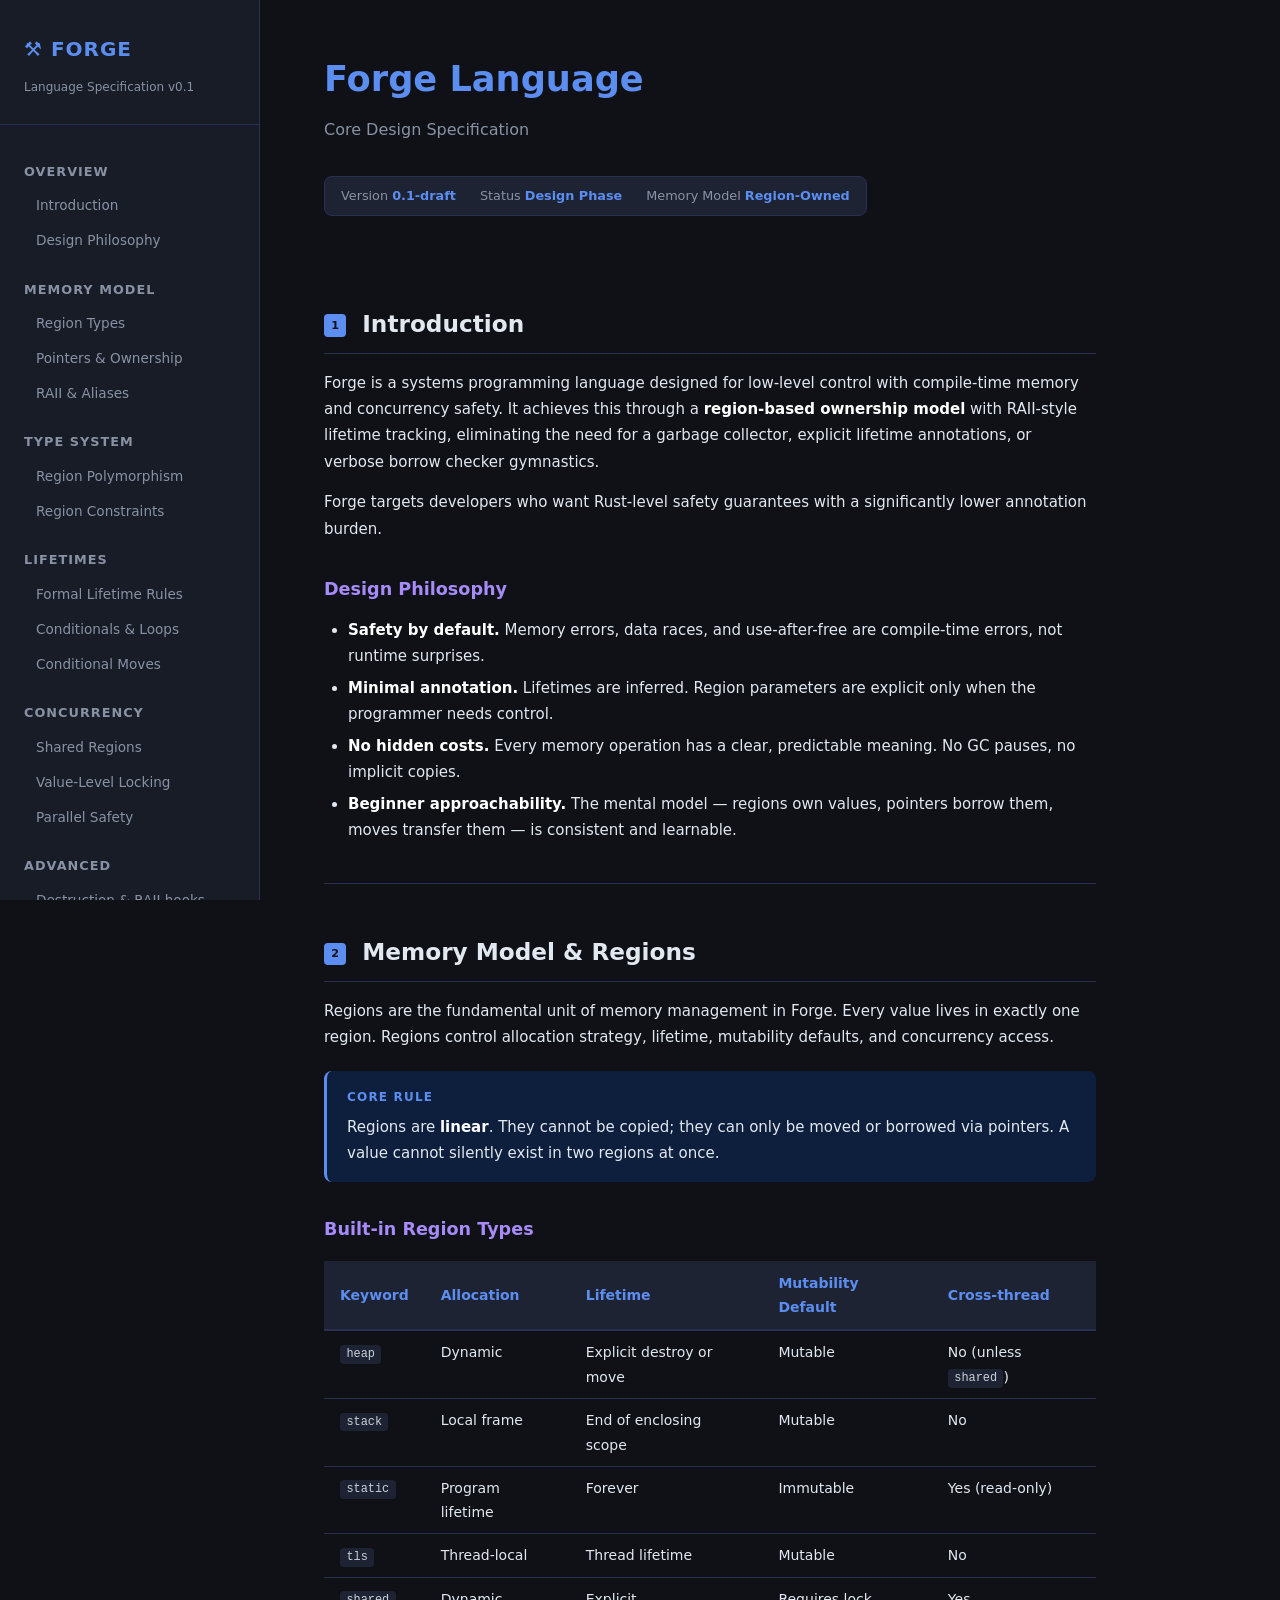
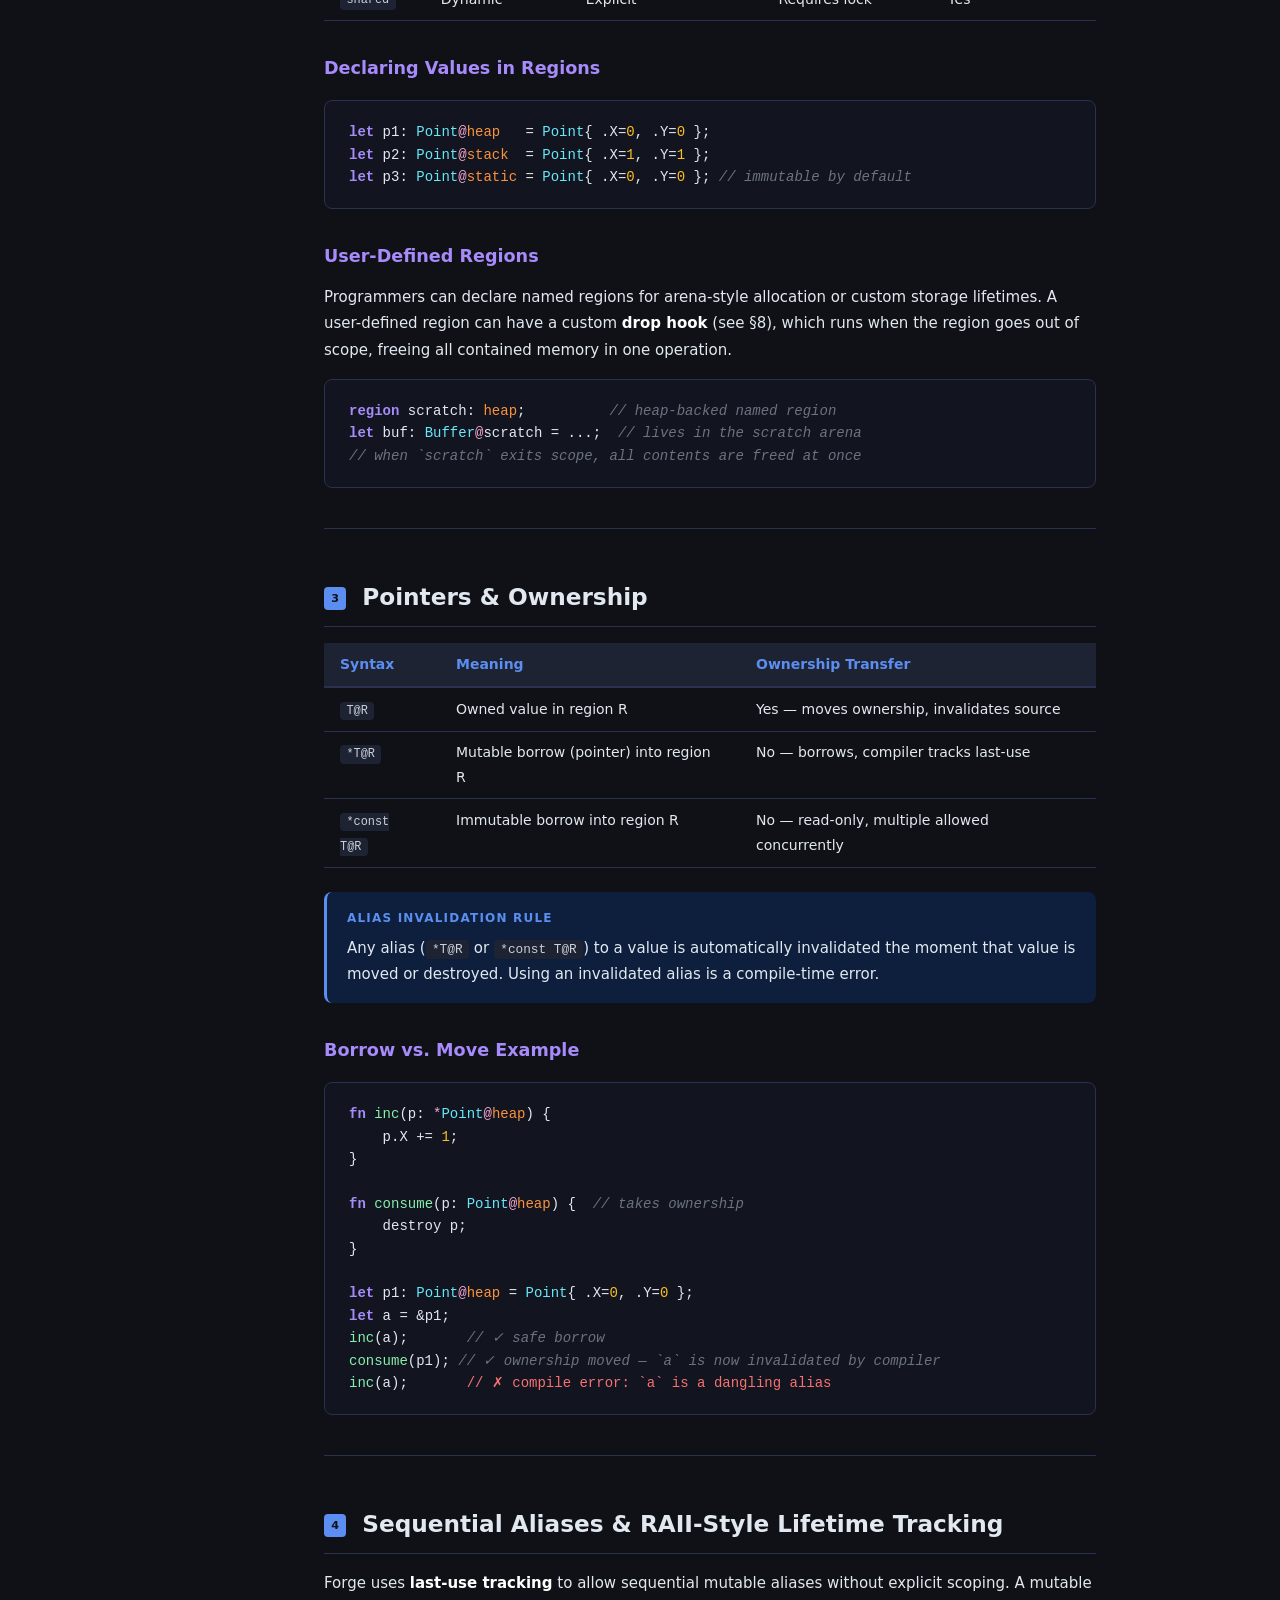
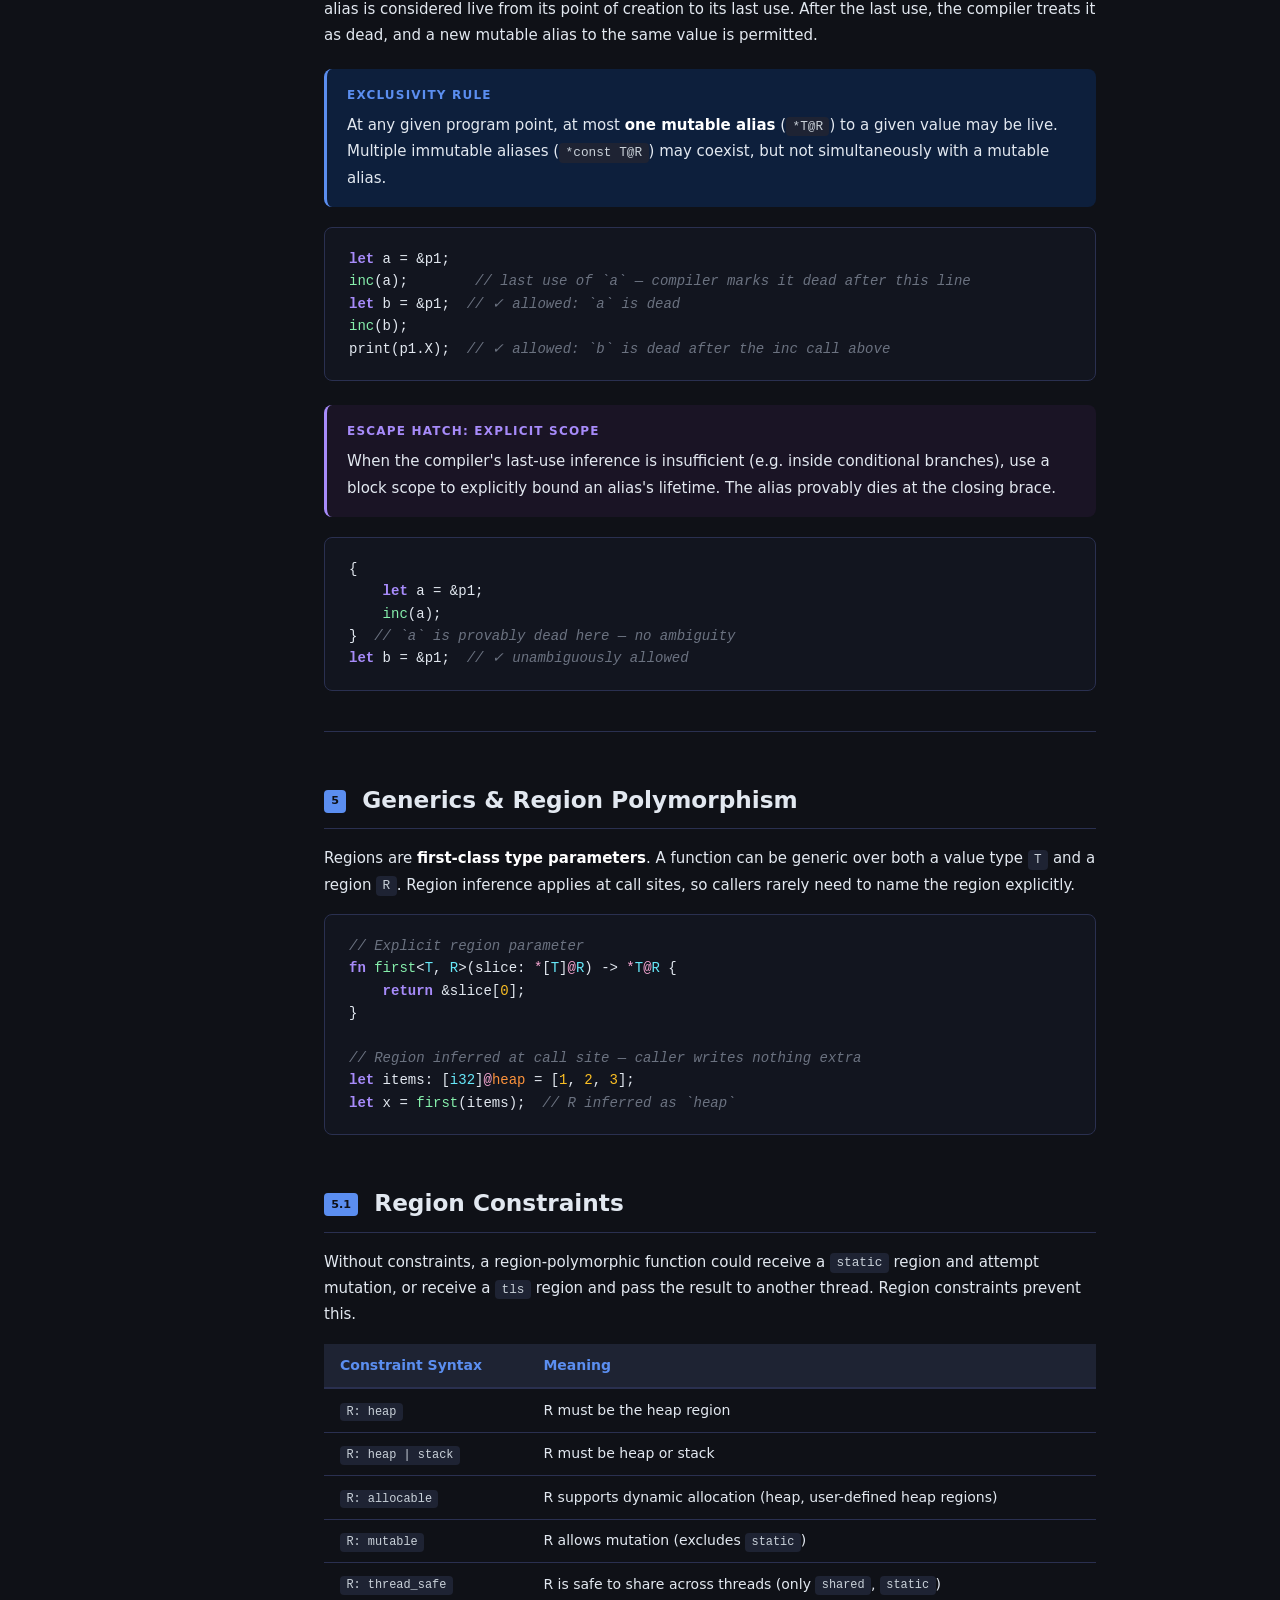
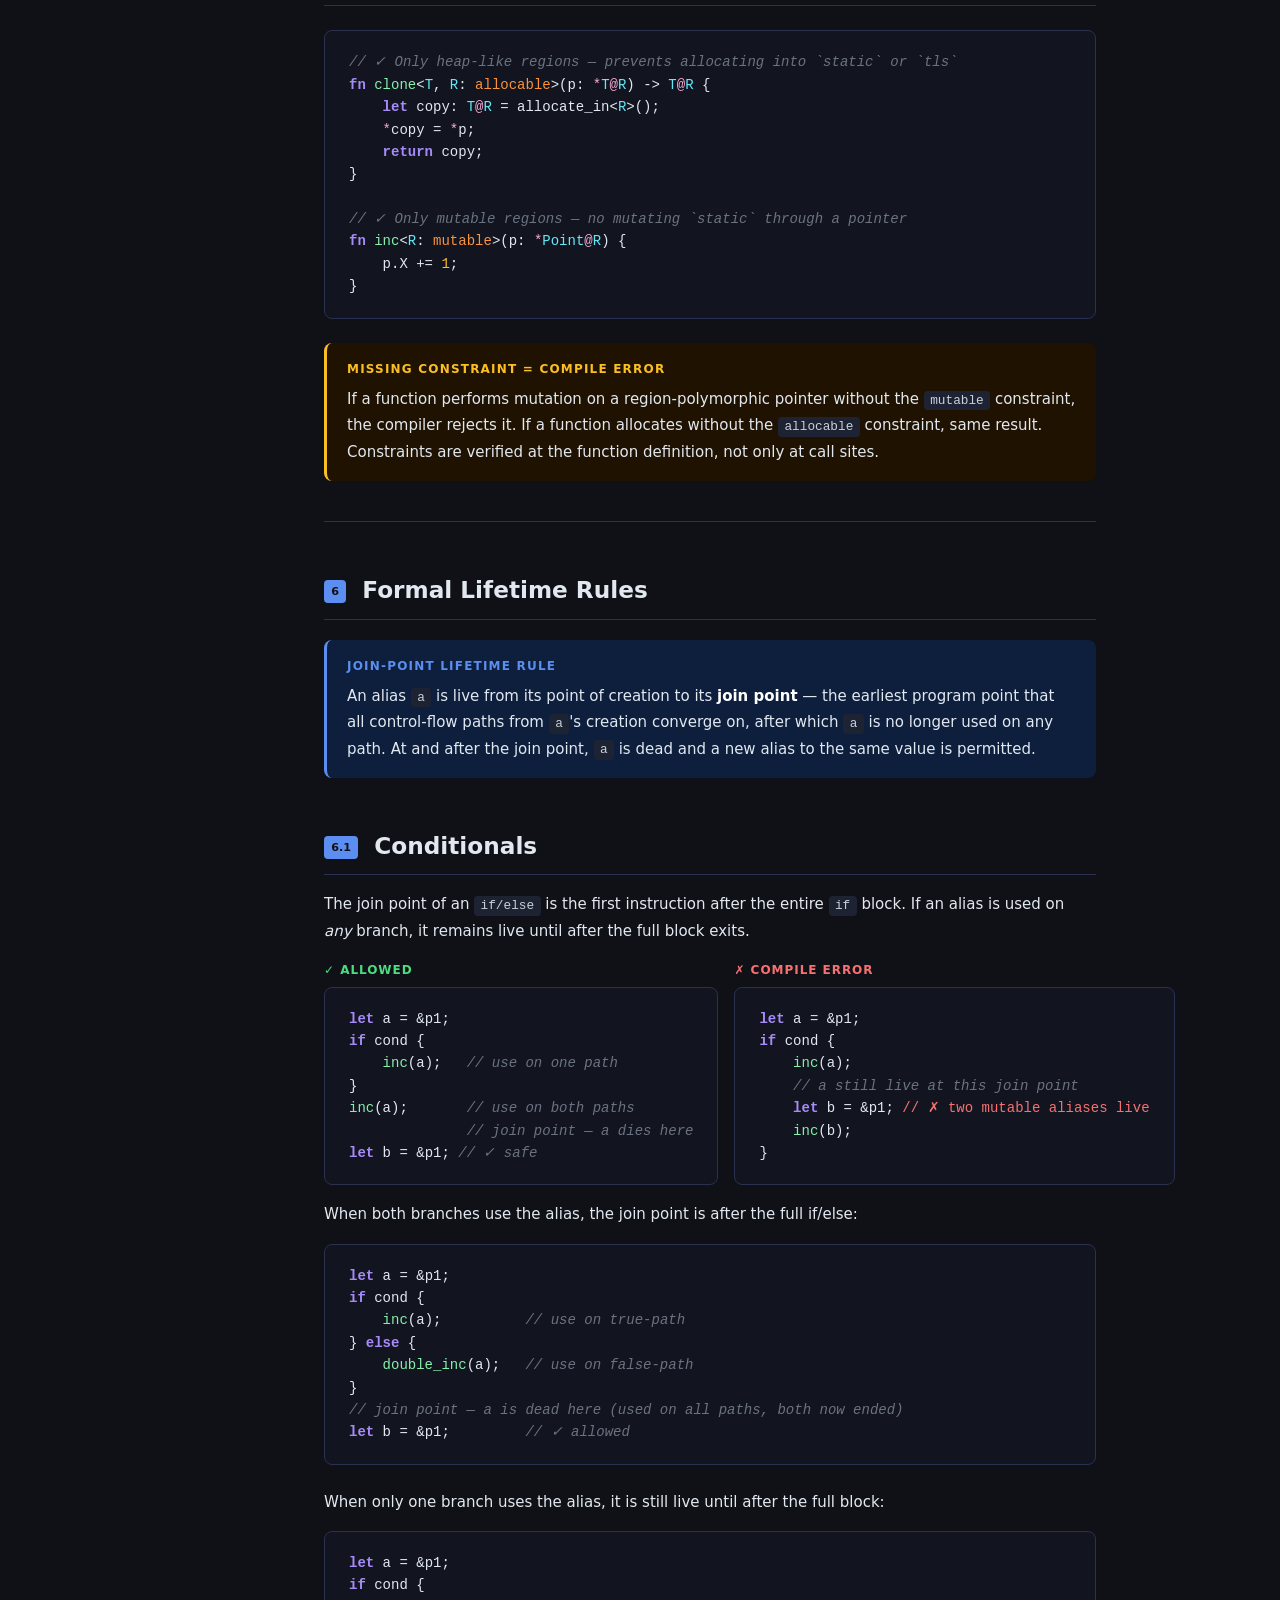
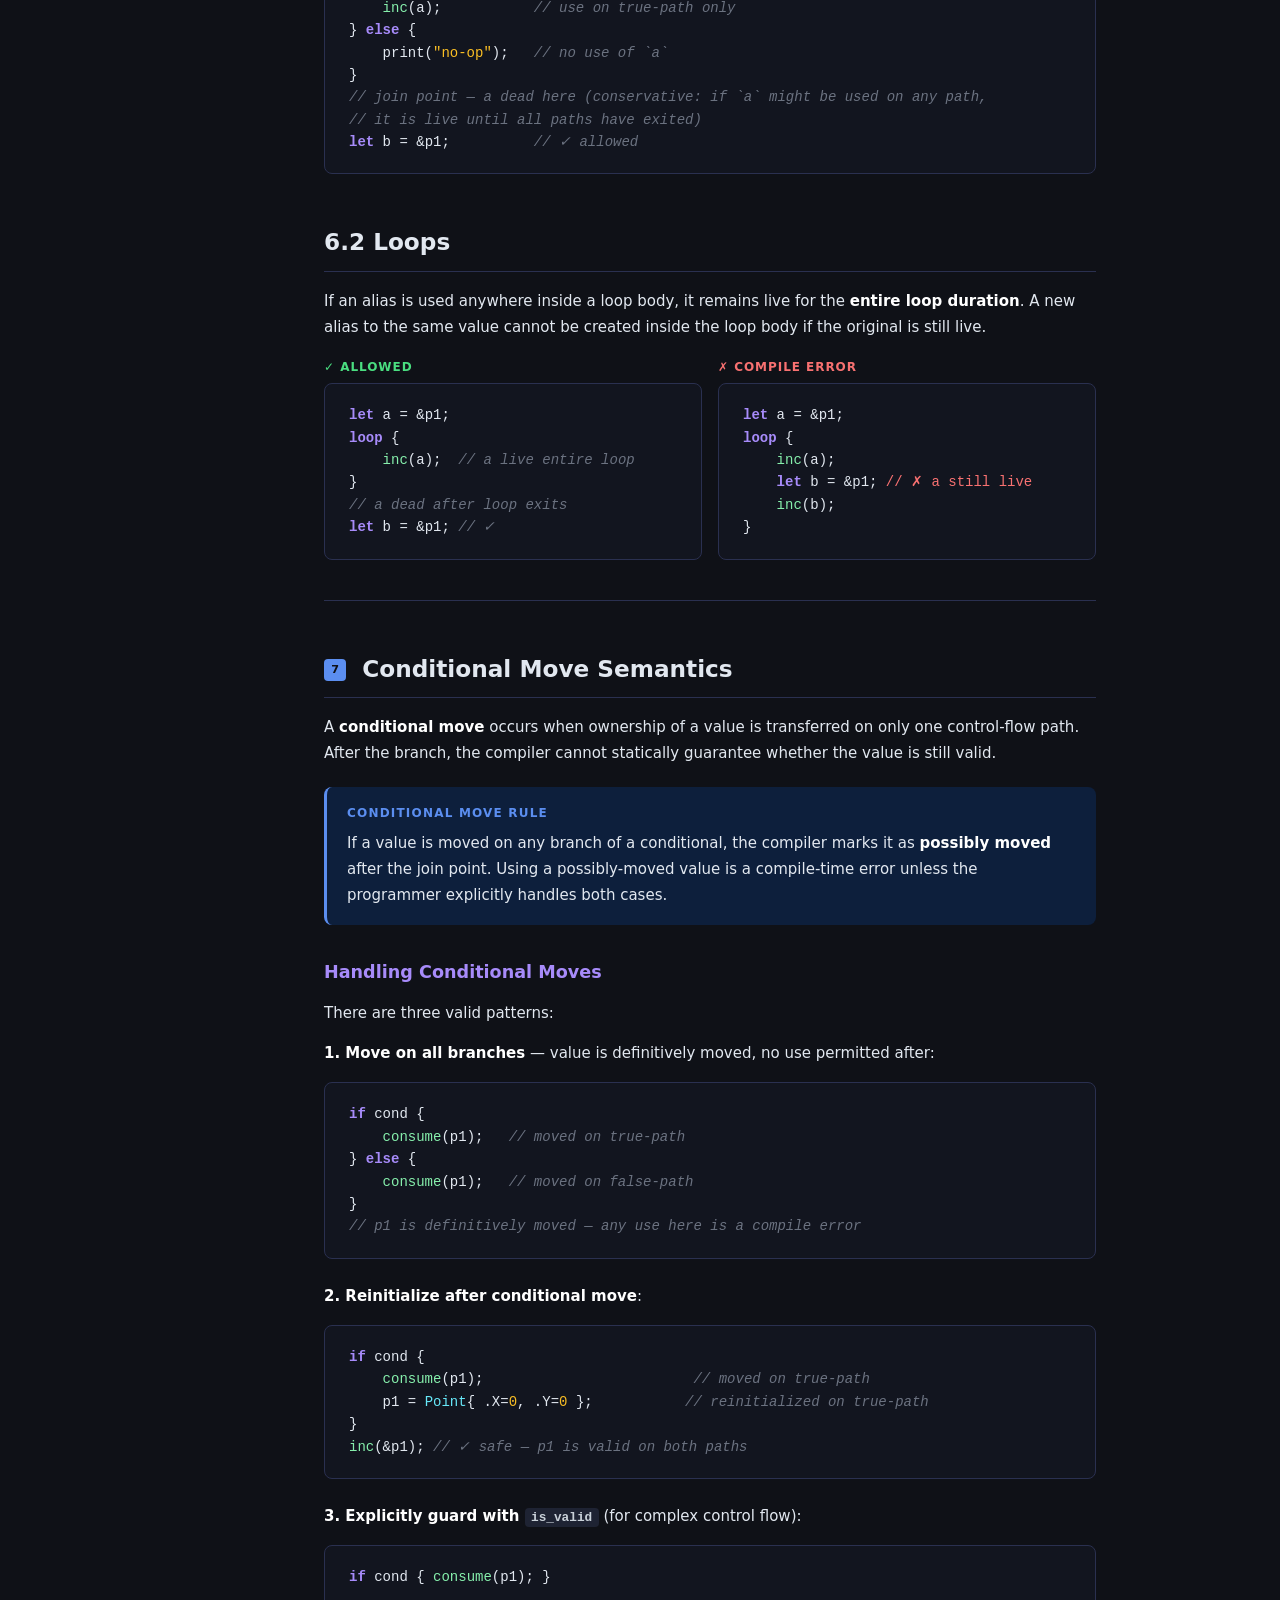
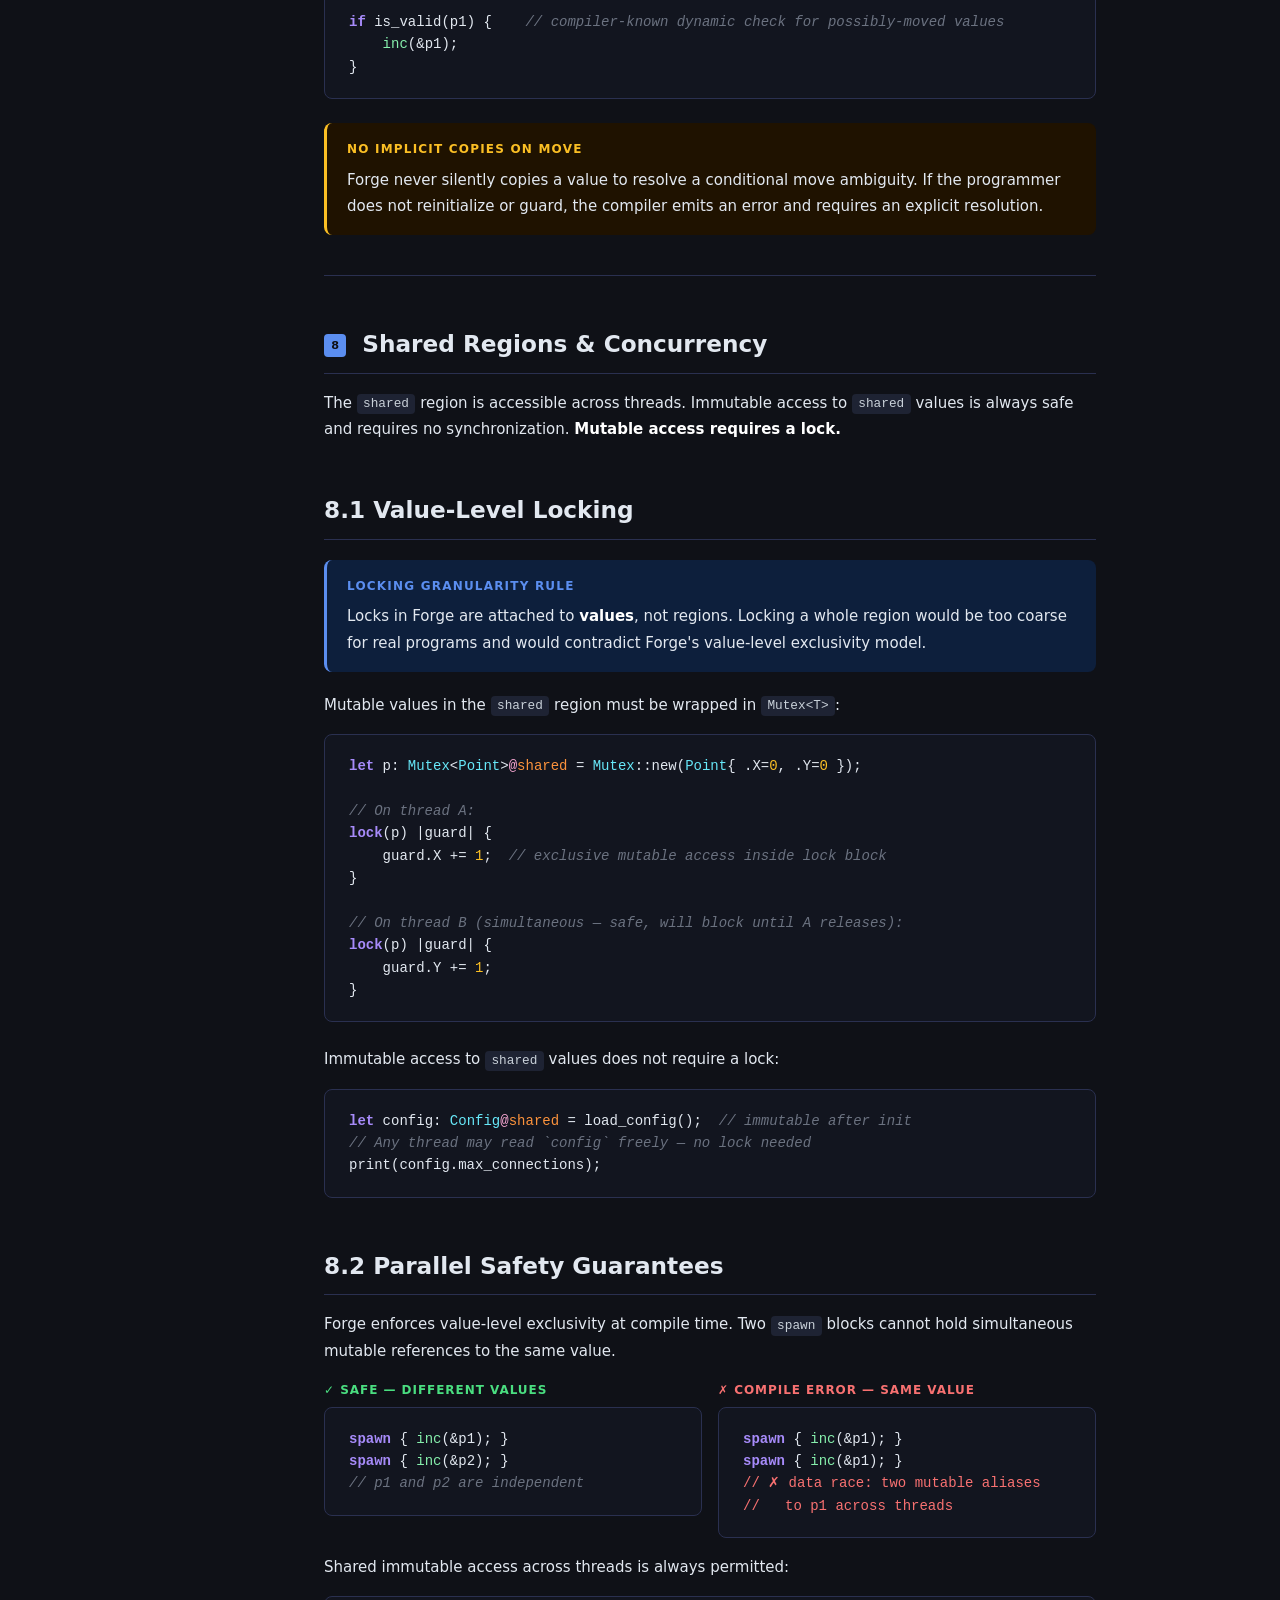
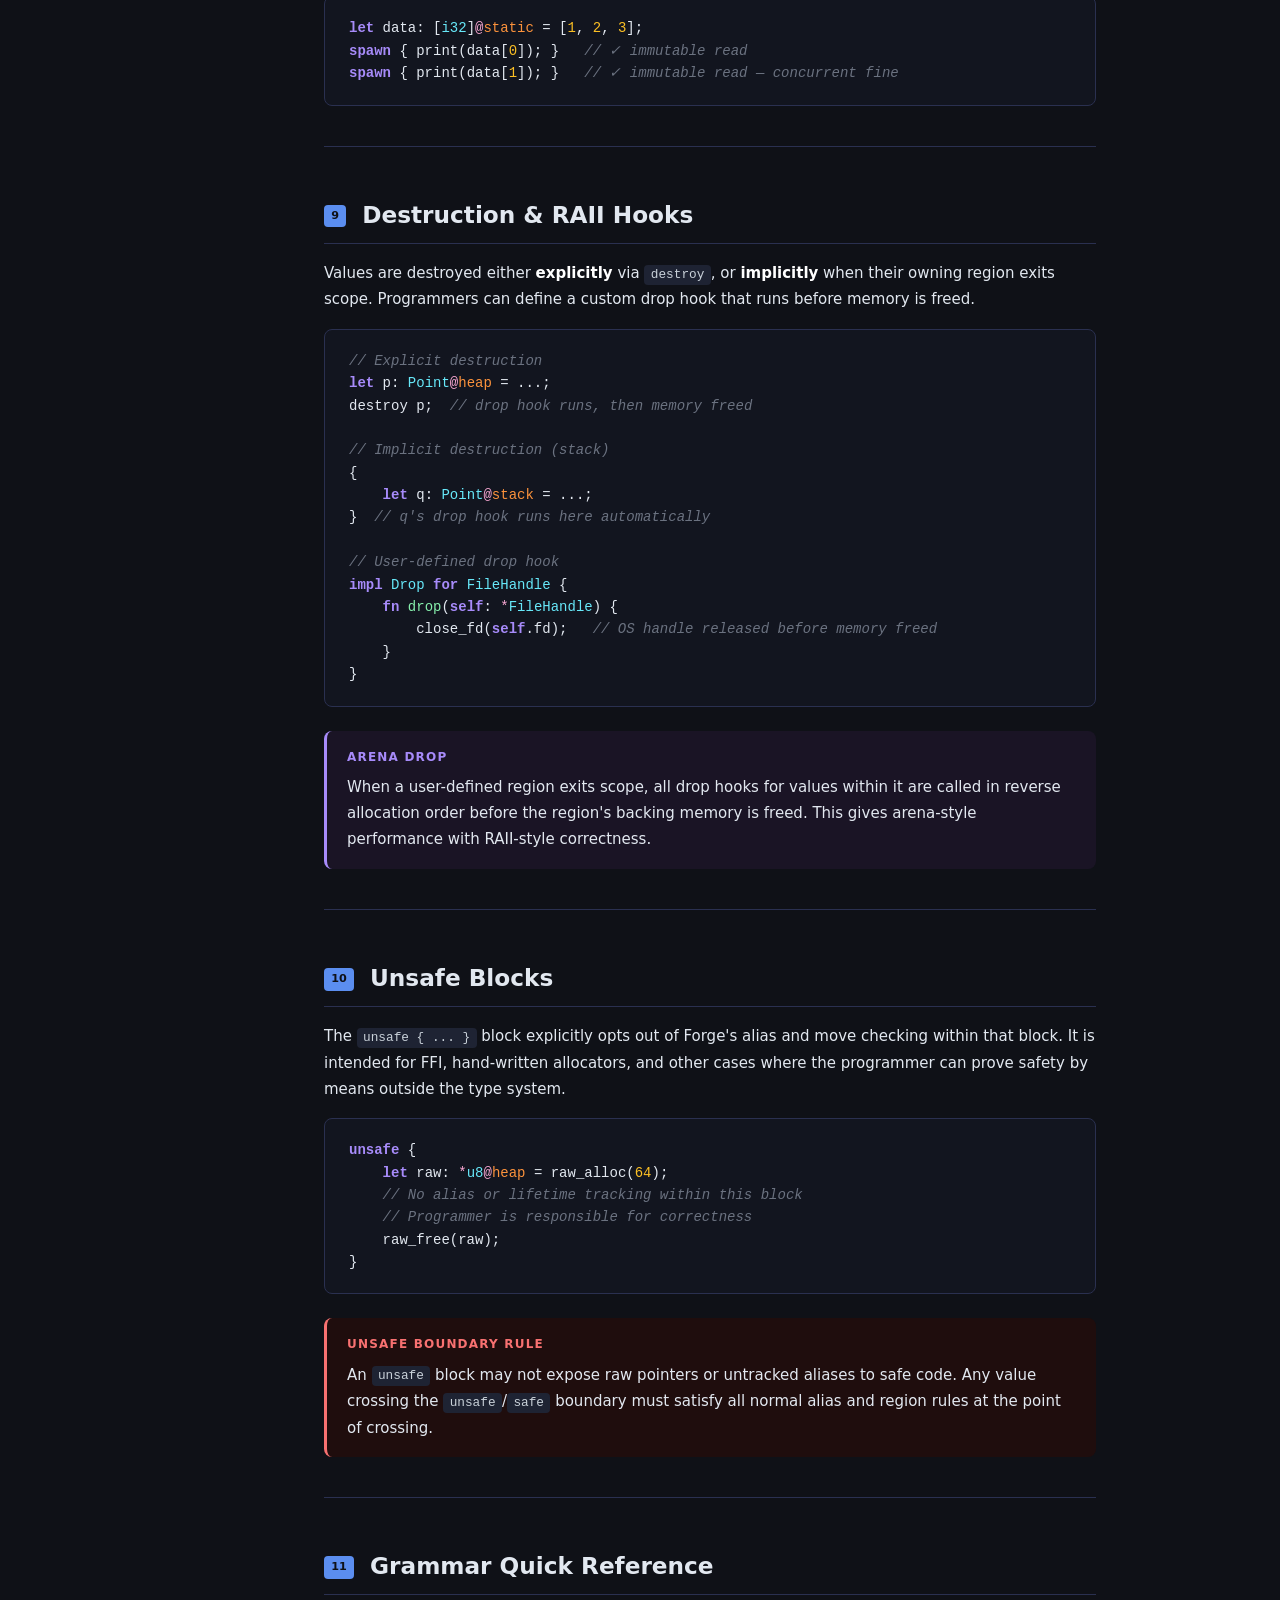
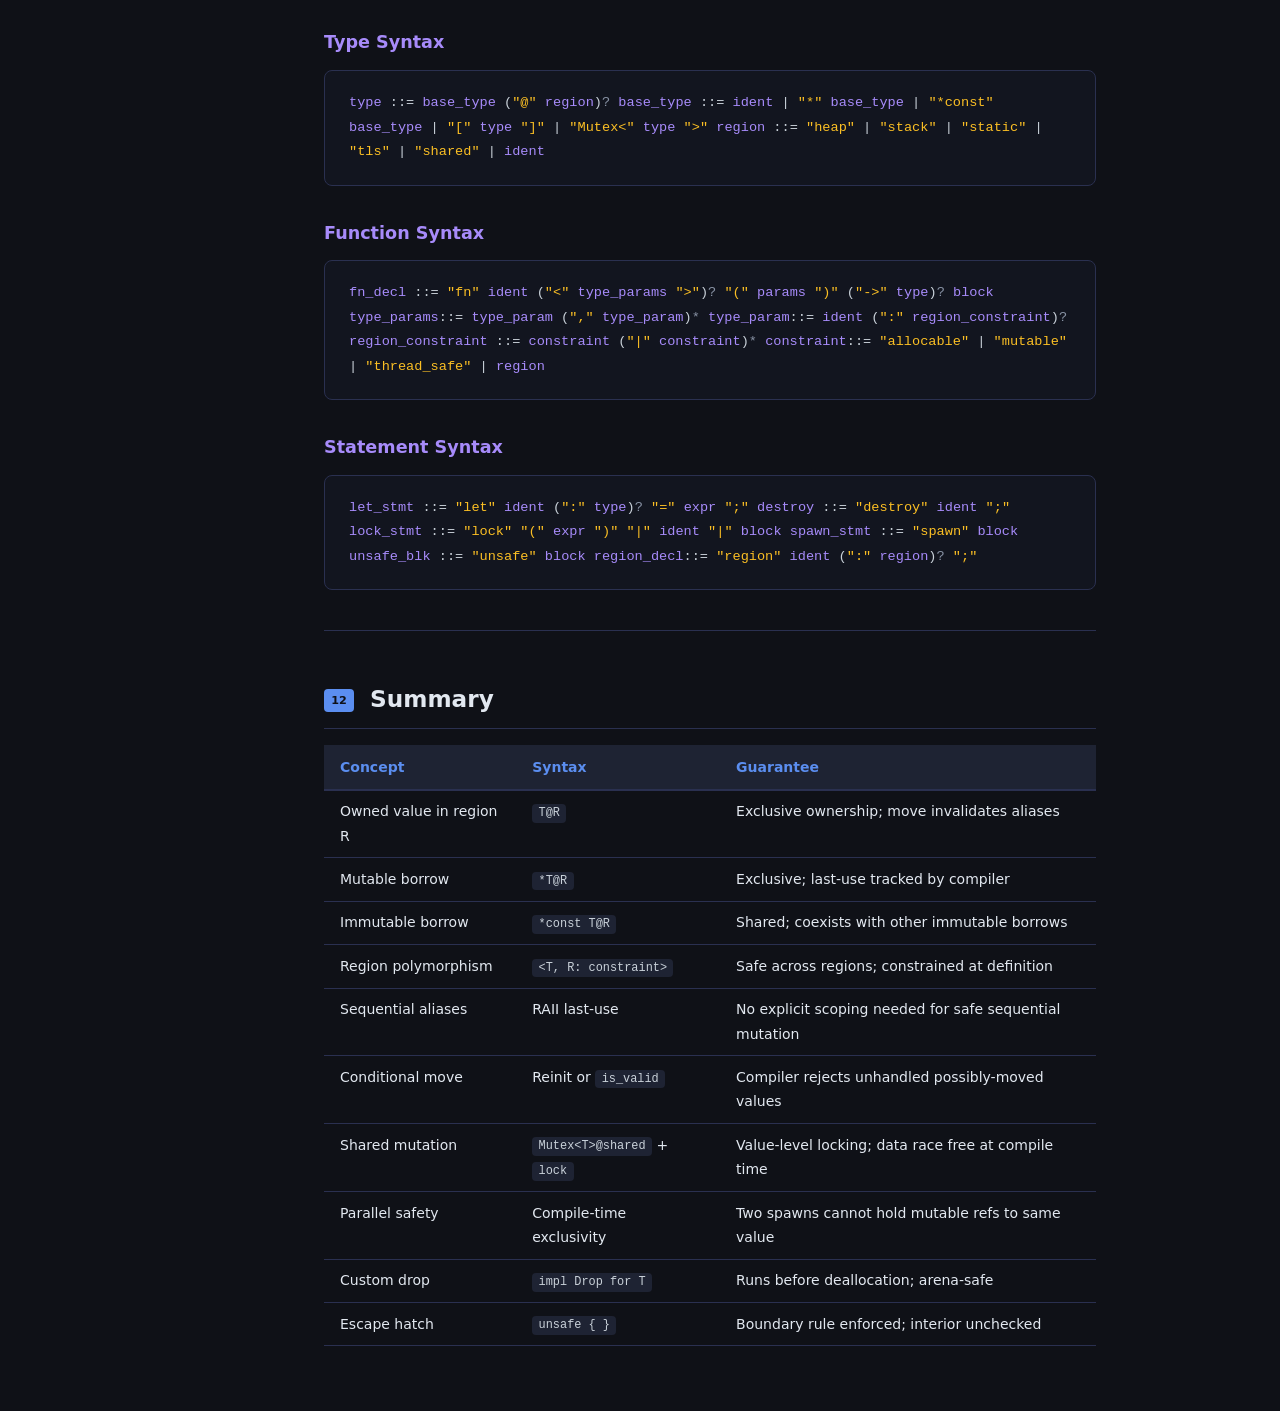
==== index.html @ e939d566 "Create index.html" ====
<!DOCTYPE html>
<html lang="en">
<head>
<meta charset="UTF-8">
<meta name="viewport" content="width=device-width, initial-scale=1.0">
<title>Forge Language — Core Design Specification</title>
<style>
  :root {
    --bg: #0f1117;
    --surface: #181c27;
    --surface2: #1e2333;
    --border: #2a3050;
    --accent: #5b8ef0;
    --accent2: #a78bfa;
    --green: #4ade80;
    --red: #f87171;
    --yellow: #fbbf24;
    --text: #e2e8f0;
    --muted: #8892a4;
    --code-bg: #12151f;
  }

  * { box-sizing: border-box; margin: 0; padding: 0; }

  body {
    font-family: 'Segoe UI', system-ui, sans-serif;
    background: var(--bg);
    color: var(--text);
    line-height: 1.75;
    font-size: 15px;
  }

  /* ── Layout ── */
  .layout { display: flex; min-height: 100vh; }

  nav {
    width: 260px;
    min-width: 260px;
    background: var(--surface);
    border-right: 1px solid var(--border);
    padding: 2rem 0;
    position: sticky;
    top: 0;
    height: 100vh;
    overflow-y: auto;
  }

  nav .logo {
    padding: 0 1.5rem 1.5rem;
    border-bottom: 1px solid var(--border);
    margin-bottom: 1rem;
  }
  nav .logo h1 { font-size: 1.25rem; font-weight: 700; color: var(--accent); letter-spacing: 0.05em; }
  nav .logo span { font-size: 0.75rem; color: var(--muted); }

  nav a {
    display: block;
    padding: 0.35rem 1.5rem;
    color: var(--muted);
    text-decoration: none;
    font-size: 0.85rem;
    transition: color 0.15s;
  }
  nav a:hover { color: var(--text); }
  nav a.section-title {
    color: var(--text);
    font-weight: 600;
    font-size: 0.8rem;
    letter-spacing: 0.08em;
    text-transform: uppercase;
    padding-top: 1.25rem;
    color: var(--muted);
    cursor: default;
  }
  nav a.sub { padding-left: 2.25rem; }

  main {
    flex: 1;
    padding: 3rem 4rem;
    max-width: 900px;
  }

  /* ── Typography ── */
  h1 { font-size: 2.2rem; font-weight: 800; color: var(--accent); margin-bottom: 0.4rem; }
  h2 { font-size: 1.45rem; font-weight: 700; color: var(--text); margin: 3rem 0 1rem;
       padding-bottom: 0.5rem; border-bottom: 1px solid var(--border); }
  h3 { font-size: 1.1rem; font-weight: 600; color: var(--accent2); margin: 2rem 0 0.75rem; }
  h4 { font-size: 0.95rem; font-weight: 600; color: var(--yellow); margin: 1.5rem 0 0.5rem; }
  p  { margin-bottom: 0.9rem; color: var(--text); }
  ul, ol { margin: 0.5rem 0 1rem 1.5rem; }
  li { margin-bottom: 0.35rem; }
  strong { color: #fff; }

  .subtitle { color: var(--muted); font-size: 1rem; margin-bottom: 2rem; }
  .version-bar {
    display: inline-flex; gap: 1.5rem; align-items: center;
    background: var(--surface2); border: 1px solid var(--border);
    border-radius: 8px; padding: 0.5rem 1rem; margin-bottom: 2.5rem;
    font-size: 0.8rem; color: var(--muted);
  }
  .version-bar span strong { color: var(--accent); }

  /* ── Code ── */
  pre {
    background: var(--code-bg);
    border: 1px solid var(--border);
    border-radius: 8px;
    padding: 1.25rem 1.5rem;
    overflow-x: auto;
    margin: 1rem 0 1.5rem;
    font-size: 0.875rem;
    line-height: 1.6;
  }
  code {
    font-family: 'Cascadia Code', 'Fira Code', 'Consolas', monospace;
    color: #c9d1d9;
  }
  pre code { color: inherit; }

  /* Syntax highlighting via spans */
  .kw  { color: #a78bfa; font-weight: 600; }  /* keywords */
  .ty  { color: #67e8f9; }                     /* types */
  .fn  { color: #86efac; }                     /* function names */
  .cm  { color: #6b7280; font-style: italic; } /* comments */
  .st  { color: #fbbf24; }                     /* strings / values */
  .op  { color: #f9a8d4; }                     /* operators */
  .reg { color: #fb923c; }                     /* regions */
  .err { color: #f87171; }                     /* errors */
  .ok  { color: #4ade80; }                     /* ok markers */

  /* ── Callout boxes ── */
  .box {
    border-radius: 8px;
    padding: 1rem 1.25rem;
    margin: 1.25rem 0;
    border-left: 3px solid;
  }
  .box.rule    { background: #0d1f3c; border-color: var(--accent); }
  .box.warn    { background: #1f1200; border-color: var(--yellow); }
  .box.error   { background: #1f0d0d; border-color: var(--red); }
  .box.ok      { background: #0d1f10; border-color: var(--green); }
  .box.note    { background: #1a1425; border-color: var(--accent2); }
  .box p:last-child { margin-bottom: 0; }
  .box-title { font-size: 0.75rem; font-weight: 700; letter-spacing: 0.1em;
               text-transform: uppercase; margin-bottom: 0.4rem; }
  .box.rule  .box-title { color: var(--accent); }
  .box.warn  .box-title { color: var(--yellow); }
  .box.error .box-title { color: var(--red); }
  .box.ok    .box-title { color: var(--green); }
  .box.note  .box-title { color: var(--accent2); }

  /* ── Tables ── */
  table { width: 100%; border-collapse: collapse; margin: 1rem 0 1.5rem; font-size: 0.875rem; }
  th { background: var(--surface2); color: var(--accent); font-weight: 600;
       padding: 0.6rem 1rem; text-align: left; border-bottom: 2px solid var(--border); }
  td { padding: 0.55rem 1rem; border-bottom: 1px solid var(--border); vertical-align: top; }
  tr:hover td { background: var(--surface2); }
  td code { background: var(--surface2); padding: 0.1rem 0.35rem; border-radius: 4px; font-size: 0.8rem; }

  /* ── Section dividers ── */
  .section-num {
    display: inline-block;
    background: var(--accent);
    color: #0f1117;
    font-size: 0.7rem;
    font-weight: 800;
    padding: 0.1rem 0.45rem;
    border-radius: 4px;
    margin-right: 0.5rem;
    vertical-align: middle;
  }

  /* ── Grammar box ── */
  .grammar {
    background: var(--code-bg);
    border: 1px solid var(--border);
    border-radius: 8px;
    padding: 1.25rem 1.5rem;
    font-family: 'Cascadia Code', 'Fira Code', monospace;
    font-size: 0.85rem;
    line-height: 1.8;
    color: #c9d1d9;
  }
  .grammar .nt  { color: var(--accent2); }
  .grammar .lit { color: var(--yellow); }
  .grammar .opt { color: var(--muted); }

  /* ── Divider ── */
  hr { border: none; border-top: 1px solid var(--border); margin: 2.5rem 0; }

  /* ── inline code ── */
  p code, li code, td code {
    background: var(--surface2);
    padding: 0.15rem 0.4rem;
    border-radius: 4px;
    font-size: 0.85em;
    color: #c9d1d9;
  }

  .two-col { display: grid; grid-template-columns: 1fr 1fr; gap: 1rem; margin: 1rem 0; }
  .two-col pre { margin: 0; }
  .two-col .label { font-size: 0.75rem; font-weight: 700; letter-spacing: 0.08em;
                    text-transform: uppercase; margin-bottom: 0.35rem; }
  .two-col .label.ok  { color: var(--green); }
  .two-col .label.err { color: var(--red); }
</style>
</head>
<body>
<div class="layout">

<!-- ── Sidebar ── -->
<nav>
  <div class="logo">
    <h1>⚒ FORGE</h1>
    <span>Language Specification v0.1</span>
  </div>
  <a class="section-title">Overview</a>
  <a class="sub" href="#intro">Introduction</a>
  <a class="sub" href="#philosophy">Design Philosophy</a>

  <a class="section-title">Memory Model</a>
  <a class="sub" href="#regions">Region Types</a>
  <a class="sub" href="#pointers">Pointers &amp; Ownership</a>
  <a class="sub" href="#raii">RAII &amp; Aliases</a>

  <a class="section-title">Type System</a>
  <a class="sub" href="#generics">Region Polymorphism</a>
  <a class="sub" href="#constraints">Region Constraints</a>

  <a class="section-title">Lifetimes</a>
  <a class="sub" href="#lifetime-rules">Formal Lifetime Rules</a>
  <a class="sub" href="#conditionals">Conditionals &amp; Loops</a>
  <a class="sub" href="#condmove">Conditional Moves</a>

  <a class="section-title">Concurrency</a>
  <a class="sub" href="#shared">Shared Regions</a>
  <a class="sub" href="#locks">Value-Level Locking</a>
  <a class="sub" href="#parallel">Parallel Safety</a>

  <a class="section-title">Advanced</a>
  <a class="sub" href="#destruction">Destruction &amp; RAII hooks</a>
  <a class="sub" href="#unsafe">Unsafe Blocks</a>
  <a class="sub" href="#grammar">Grammar Reference</a>
</nav>

<!-- ── Main ── -->
<main>

  <!-- HEADER -->
  <h1>Forge Language</h1>
  <p class="subtitle">Core Design Specification</p>
  <div class="version-bar">
    <span>Version <strong>0.1-draft</strong></span>
    <span>Status <strong>Design Phase</strong></span>
    <span>Memory Model <strong>Region-Owned</strong></span>
  </div>

  <!-- ── 1. INTRODUCTION ── -->
  <h2 id="intro"><span class="section-num">1</span> Introduction</h2>
  <p>Forge is a systems programming language designed for low-level control with compile-time memory and concurrency safety. It achieves this through a <strong>region-based ownership model</strong> with RAII-style lifetime tracking, eliminating the need for a garbage collector, explicit lifetime annotations, or verbose borrow checker gymnastics.</p>
  <p>Forge targets developers who want Rust-level safety guarantees with a significantly lower annotation burden.</p>

  <h3 id="philosophy">Design Philosophy</h3>
  <ul>
    <li><strong>Safety by default.</strong> Memory errors, data races, and use-after-free are compile-time errors, not runtime surprises.</li>
    <li><strong>Minimal annotation.</strong> Lifetimes are inferred. Region parameters are explicit only when the programmer needs control.</li>
    <li><strong>No hidden costs.</strong> Every memory operation has a clear, predictable meaning. No GC pauses, no implicit copies.</li>
    <li><strong>Beginner approachability.</strong> The mental model — regions own values, pointers borrow them, moves transfer them — is consistent and learnable.</li>
  </ul>

  <hr>

  <!-- ── 2. REGIONS ── -->
  <h2 id="regions"><span class="section-num">2</span> Memory Model &amp; Regions</h2>
  <p>Regions are the fundamental unit of memory management in Forge. Every value lives in exactly one region. Regions control allocation strategy, lifetime, mutability defaults, and concurrency access.</p>

  <div class="box rule">
    <div class="box-title">Core Rule</div>
    <p>Regions are <strong>linear</strong>. They cannot be copied; they can only be moved or borrowed via pointers. A value cannot silently exist in two regions at once.</p>
  </div>

  <h3>Built-in Region Types</h3>
  <table>
    <tr><th>Keyword</th><th>Allocation</th><th>Lifetime</th><th>Mutability Default</th><th>Cross-thread</th></tr>
    <tr><td><code>heap</code></td><td>Dynamic</td><td>Explicit destroy or move</td><td>Mutable</td><td>No (unless <code>shared</code>)</td></tr>
    <tr><td><code>stack</code></td><td>Local frame</td><td>End of enclosing scope</td><td>Mutable</td><td>No</td></tr>
    <tr><td><code>static</code></td><td>Program lifetime</td><td>Forever</td><td>Immutable</td><td>Yes (read-only)</td></tr>
    <tr><td><code>tls</code></td><td>Thread-local</td><td>Thread lifetime</td><td>Mutable</td><td>No</td></tr>
    <tr><td><code>shared</code></td><td>Dynamic</td><td>Explicit</td><td>Requires lock</td><td>Yes</td></tr>
  </table>

  <h3>Declaring Values in Regions</h3>
  <pre><code><span class="kw">let</span> p1: <span class="ty">Point</span><span class="op">@</span><span class="reg">heap</span>   = <span class="ty">Point</span>{ .X=<span class="st">0</span>, .Y=<span class="st">0</span> };
<span class="kw">let</span> p2: <span class="ty">Point</span><span class="op">@</span><span class="reg">stack</span>  = <span class="ty">Point</span>{ .X=<span class="st">1</span>, .Y=<span class="st">1</span> };
<span class="kw">let</span> p3: <span class="ty">Point</span><span class="op">@</span><span class="reg">static</span> = <span class="ty">Point</span>{ .X=<span class="st">0</span>, .Y=<span class="st">0</span> }; <span class="cm">// immutable by default</span></code></pre>

  <h3>User-Defined Regions</h3>
  <p>Programmers can declare named regions for arena-style allocation or custom storage lifetimes. A user-defined region can have a custom <strong>drop hook</strong> (see §8), which runs when the region goes out of scope, freeing all contained memory in one operation.</p>
  <pre><code><span class="kw">region</span> scratch: <span class="reg">heap</span>;          <span class="cm">// heap-backed named region</span>
<span class="kw">let</span> buf: <span class="ty">Buffer</span><span class="op">@</span>scratch = ...;  <span class="cm">// lives in the scratch arena</span>
<span class="cm">// when `scratch` exits scope, all contents are freed at once</span></code></pre>

  <hr>

  <!-- ── 3. POINTERS & OWNERSHIP ── -->
  <h2 id="pointers"><span class="section-num">3</span> Pointers &amp; Ownership</h2>

  <table>
    <tr><th>Syntax</th><th>Meaning</th><th>Ownership Transfer</th></tr>
    <tr><td><code>T@R</code></td><td>Owned value in region R</td><td>Yes — moves ownership, invalidates source</td></tr>
    <tr><td><code>*T@R</code></td><td>Mutable borrow (pointer) into region R</td><td>No — borrows, compiler tracks last-use</td></tr>
    <tr><td><code>*const T@R</code></td><td>Immutable borrow into region R</td><td>No — read-only, multiple allowed concurrently</td></tr>
  </table>

  <div class="box rule">
    <div class="box-title">Alias Invalidation Rule</div>
    <p>Any alias (<code>*T@R</code> or <code>*const T@R</code>) to a value is automatically invalidated the moment that value is moved or destroyed. Using an invalidated alias is a compile-time error.</p>
  </div>

  <h3>Borrow vs. Move Example</h3>
  <pre><code><span class="kw">fn</span> <span class="fn">inc</span>(p: <span class="op">*</span><span class="ty">Point</span><span class="op">@</span><span class="reg">heap</span>) {
    p.X += <span class="st">1</span>;
}

<span class="kw">fn</span> <span class="fn">consume</span>(p: <span class="ty">Point</span><span class="op">@</span><span class="reg">heap</span>) {  <span class="cm">// takes ownership</span>
    destroy p;
}

<span class="kw">let</span> p1: <span class="ty">Point</span><span class="op">@</span><span class="reg">heap</span> = <span class="ty">Point</span>{ .X=<span class="st">0</span>, .Y=<span class="st">0</span> };
<span class="kw">let</span> a = &amp;p1;
<span class="fn">inc</span>(a);       <span class="cm">// ✓ safe borrow</span>
<span class="fn">consume</span>(p1); <span class="cm">// ✓ ownership moved — `a` is now invalidated by compiler</span>
<span class="fn">inc</span>(a);       <span class="err">// ✗ compile error: `a` is a dangling alias</span></code></pre>

  <hr>

  <!-- ── 4. RAII & ALIASES ── -->
  <h2 id="raii"><span class="section-num">4</span> Sequential Aliases &amp; RAII-Style Lifetime Tracking</h2>
  <p>Forge uses <strong>last-use tracking</strong> to allow sequential mutable aliases without explicit scoping. A mutable alias is considered live from its point of creation to its last use. After the last use, the compiler treats it as dead, and a new mutable alias to the same value is permitted.</p>

  <div class="box rule">
    <div class="box-title">Exclusivity Rule</div>
    <p>At any given program point, at most <strong>one mutable alias</strong> (<code>*T@R</code>) to a given value may be live. Multiple immutable aliases (<code>*const T@R</code>) may coexist, but not simultaneously with a mutable alias.</p>
  </div>

  <pre><code><span class="kw">let</span> a = &amp;p1;
<span class="fn">inc</span>(a);        <span class="cm">// last use of `a` — compiler marks it dead after this line</span>
<span class="kw">let</span> b = &amp;p1;  <span class="cm">// ✓ allowed: `a` is dead</span>
<span class="fn">inc</span>(b);
print(p1.X);  <span class="cm">// ✓ allowed: `b` is dead after the inc call above</span></code></pre>

  <div class="box note">
    <div class="box-title">Escape Hatch: Explicit Scope</div>
    <p>When the compiler's last-use inference is insufficient (e.g. inside conditional branches), use a block scope to explicitly bound an alias's lifetime. The alias provably dies at the closing brace.</p>
  </div>
  <pre><code>{
    <span class="kw">let</span> a = &amp;p1;
    <span class="fn">inc</span>(a);
}  <span class="cm">// `a` is provably dead here — no ambiguity</span>
<span class="kw">let</span> b = &amp;p1;  <span class="cm">// ✓ unambiguously allowed</span></code></pre>

  <hr>

  <!-- ── 5. GENERICS ── -->
  <h2 id="generics"><span class="section-num">5</span> Generics &amp; Region Polymorphism</h2>
  <p>Regions are <strong>first-class type parameters</strong>. A function can be generic over both a value type <code>T</code> and a region <code>R</code>. Region inference applies at call sites, so callers rarely need to name the region explicitly.</p>

  <pre><code><span class="cm">// Explicit region parameter</span>
<span class="kw">fn</span> <span class="fn">first</span>&lt;<span class="ty">T</span>, <span class="ty">R</span>&gt;(slice: <span class="op">*</span>[<span class="ty">T</span>]<span class="op">@</span><span class="ty">R</span>) -> <span class="op">*</span><span class="ty">T</span><span class="op">@</span><span class="ty">R</span> {
    <span class="kw">return</span> &amp;slice[<span class="st">0</span>];
}

<span class="cm">// Region inferred at call site — caller writes nothing extra</span>
<span class="kw">let</span> items: [<span class="ty">i32</span>]<span class="op">@</span><span class="reg">heap</span> = [<span class="st">1</span>, <span class="st">2</span>, <span class="st">3</span>];
<span class="kw">let</span> x = <span class="fn">first</span>(items);  <span class="cm">// R inferred as `heap`</span></code></pre>

  <h2 id="constraints"><span class="section-num">5.1</span> Region Constraints</h2>
  <p>Without constraints, a region-polymorphic function could receive a <code>static</code> region and attempt mutation, or receive a <code>tls</code> region and pass the result to another thread. Region constraints prevent this.</p>

  <table>
    <tr><th>Constraint Syntax</th><th>Meaning</th></tr>
    <tr><td><code>R: heap</code></td><td>R must be the heap region</td></tr>
    <tr><td><code>R: heap | stack</code></td><td>R must be heap or stack</td></tr>
    <tr><td><code>R: allocable</code></td><td>R supports dynamic allocation (heap, user-defined heap regions)</td></tr>
    <tr><td><code>R: mutable</code></td><td>R allows mutation (excludes <code>static</code>)</td></tr>
    <tr><td><code>R: thread_safe</code></td><td>R is safe to share across threads (only <code>shared</code>, <code>static</code>)</td></tr>
  </table>

  <pre><code><span class="cm">// ✓ Only heap-like regions — prevents allocating into `static` or `tls`</span>
<span class="kw">fn</span> <span class="fn">clone</span>&lt;<span class="ty">T</span>, <span class="ty">R</span>: <span class="reg">allocable</span>&gt;(p: <span class="op">*</span><span class="ty">T</span><span class="op">@</span><span class="ty">R</span>) -> <span class="ty">T</span><span class="op">@</span><span class="ty">R</span> {
    <span class="kw">let</span> copy: <span class="ty">T</span><span class="op">@</span><span class="ty">R</span> = allocate_in&lt;<span class="ty">R</span>&gt;();
    <span class="op">*</span>copy = <span class="op">*</span>p;
    <span class="kw">return</span> copy;
}

<span class="cm">// ✓ Only mutable regions — no mutating `static` through a pointer</span>
<span class="kw">fn</span> <span class="fn">inc</span>&lt;<span class="ty">R</span>: <span class="reg">mutable</span>&gt;(p: <span class="op">*</span><span class="ty">Point</span><span class="op">@</span><span class="ty">R</span>) {
    p.X += <span class="st">1</span>;
}</code></pre>

  <div class="box warn">
    <div class="box-title">Missing Constraint = Compile Error</div>
    <p>If a function performs mutation on a region-polymorphic pointer without the <code>mutable</code> constraint, the compiler rejects it. If a function allocates without the <code>allocable</code> constraint, same result. Constraints are verified at the function definition, not only at call sites.</p>
  </div>

  <hr>

  <!-- ── 6. LIFETIME RULES ── -->
  <h2 id="lifetime-rules"><span class="section-num">6</span> Formal Lifetime Rules</h2>

  <div class="box rule">
    <div class="box-title">Join-Point Lifetime Rule</div>
    <p>An alias <code>a</code> is live from its point of creation to its <strong>join point</strong> — the earliest program point that all control-flow paths from <code>a</code>'s creation converge on, after which <code>a</code> is no longer used on any path. At and after the join point, <code>a</code> is dead and a new alias to the same value is permitted.</p>
  </div>

  <h2 id="conditionals"><span class="section-num">6.1</span> Conditionals</h2>
  <p>The join point of an <code>if/else</code> is the first instruction after the entire <code>if</code> block. If an alias is used on <em>any</em> branch, it remains live until after the full block exits.</p>

  <div class="two-col">
    <div>
      <div class="label ok">✓ Allowed</div>
      <pre><code><span class="kw">let</span> a = &amp;p1;
<span class="kw">if</span> cond {
    <span class="fn">inc</span>(a);   <span class="cm">// use on one path</span>
}
<span class="fn">inc</span>(a);       <span class="cm">// use on both paths</span>
              <span class="cm">// join point — a dies here</span>
<span class="kw">let</span> b = &amp;p1; <span class="cm">// ✓ safe</span></code></pre>
    </div>
    <div>
      <div class="label err">✗ Compile Error</div>
      <pre><code><span class="kw">let</span> a = &amp;p1;
<span class="kw">if</span> cond {
    <span class="fn">inc</span>(a);
    <span class="cm">// a still live at this join point</span>
    <span class="kw">let</span> b = &amp;p1; <span class="err">// ✗ two mutable aliases live</span>
    <span class="fn">inc</span>(b);
}</code></pre>
    </div>
  </div>

  <p>When both branches use the alias, the join point is after the full if/else:</p>
  <pre><code><span class="kw">let</span> a = &amp;p1;
<span class="kw">if</span> cond {
    <span class="fn">inc</span>(a);          <span class="cm">// use on true-path</span>
} <span class="kw">else</span> {
    <span class="fn">double_inc</span>(a);   <span class="cm">// use on false-path</span>
}
<span class="cm">// join point — a is dead here (used on all paths, both now ended)</span>
<span class="kw">let</span> b = &amp;p1;         <span class="cm">// ✓ allowed</span></code></pre>

  <p>When only one branch uses the alias, it is still live until after the full block:</p>
  <pre><code><span class="kw">let</span> a = &amp;p1;
<span class="kw">if</span> cond {
    <span class="fn">inc</span>(a);           <span class="cm">// use on true-path only</span>
} <span class="kw">else</span> {
    print(<span class="st">"no-op"</span>);   <span class="cm">// no use of `a`</span>
}
<span class="cm">// join point — a dead here (conservative: if `a` might be used on any path,
// it is live until all paths have exited)</span>
<span class="kw">let</span> b = &amp;p1;          <span class="cm">// ✓ allowed</span></code></pre>

  <h2 id="lifetime-rules">6.2 Loops</h2>
  <p>If an alias is used anywhere inside a loop body, it remains live for the <strong>entire loop duration</strong>. A new alias to the same value cannot be created inside the loop body if the original is still live.</p>

  <div class="two-col">
    <div>
      <div class="label ok">✓ Allowed</div>
      <pre><code><span class="kw">let</span> a = &amp;p1;
<span class="kw">loop</span> {
    <span class="fn">inc</span>(a);  <span class="cm">// a live entire loop</span>
}
<span class="cm">// a dead after loop exits</span>
<span class="kw">let</span> b = &amp;p1; <span class="cm">// ✓</span></code></pre>
    </div>
    <div>
      <div class="label err">✗ Compile Error</div>
      <pre><code><span class="kw">let</span> a = &amp;p1;
<span class="kw">loop</span> {
    <span class="fn">inc</span>(a);
    <span class="kw">let</span> b = &amp;p1; <span class="err">// ✗ a still live</span>
    <span class="fn">inc</span>(b);
}</code></pre>
    </div>
  </div>

  <hr>

  <!-- ── 7. CONDITIONAL MOVES ── -->
  <h2 id="condmove"><span class="section-num">7</span> Conditional Move Semantics</h2>
  <p>A <strong>conditional move</strong> occurs when ownership of a value is transferred on only one control-flow path. After the branch, the compiler cannot statically guarantee whether the value is still valid.</p>

  <div class="box rule">
    <div class="box-title">Conditional Move Rule</div>
    <p>If a value is moved on any branch of a conditional, the compiler marks it as <strong>possibly moved</strong> after the join point. Using a possibly-moved value is a compile-time error unless the programmer explicitly handles both cases.</p>
  </div>

  <h3>Handling Conditional Moves</h3>
  <p>There are three valid patterns:</p>

  <p><strong>1. Move on all branches</strong> — value is definitively moved, no use permitted after:</p>
  <pre><code><span class="kw">if</span> cond {
    <span class="fn">consume</span>(p1);   <span class="cm">// moved on true-path</span>
} <span class="kw">else</span> {
    <span class="fn">consume</span>(p1);   <span class="cm">// moved on false-path</span>
}
<span class="cm">// p1 is definitively moved — any use here is a compile error</span></code></pre>

  <p><strong>2. Reinitialize after conditional move</strong>:</p>
  <pre><code><span class="kw">if</span> cond {
    <span class="fn">consume</span>(p1);                         <span class="cm">// moved on true-path</span>
    p1 = <span class="ty">Point</span>{ .X=<span class="st">0</span>, .Y=<span class="st">0</span> };           <span class="cm">// reinitialized on true-path</span>
}
<span class="fn">inc</span>(&amp;p1); <span class="cm">// ✓ safe — p1 is valid on both paths</span></code></pre>

  <p><strong>3. Explicitly guard with <code>is_valid</code></strong> (for complex control flow):</p>
  <pre><code><span class="kw">if</span> cond { <span class="fn">consume</span>(p1); }

<span class="kw">if</span> is_valid(p1) {    <span class="cm">// compiler-known dynamic check for possibly-moved values</span>
    <span class="fn">inc</span>(&amp;p1);
}</code></pre>

  <div class="box warn">
    <div class="box-title">No Implicit Copies on Move</div>
    <p>Forge never silently copies a value to resolve a conditional move ambiguity. If the programmer does not reinitialize or guard, the compiler emits an error and requires an explicit resolution.</p>
  </div>

  <hr>

  <!-- ── 8. CONCURRENCY ── -->
  <h2 id="shared"><span class="section-num">8</span> Shared Regions &amp; Concurrency</h2>
  <p>The <code>shared</code> region is accessible across threads. Immutable access to <code>shared</code> values is always safe and requires no synchronization. <strong>Mutable access requires a lock.</strong></p>

  <h2 id="locks">8.1 Value-Level Locking</h2>

  <div class="box rule">
    <div class="box-title">Locking Granularity Rule</div>
    <p>Locks in Forge are attached to <strong>values</strong>, not regions. Locking a whole region would be too coarse for real programs and would contradict Forge's value-level exclusivity model.</p>
  </div>

  <p>Mutable values in the <code>shared</code> region must be wrapped in <code>Mutex&lt;T&gt;</code>:</p>
  <pre><code><span class="kw">let</span> p: <span class="ty">Mutex</span>&lt;<span class="ty">Point</span>&gt;<span class="op">@</span><span class="reg">shared</span> = <span class="ty">Mutex</span>::new(<span class="ty">Point</span>{ .X=<span class="st">0</span>, .Y=<span class="st">0</span> });

<span class="cm">// On thread A:</span>
<span class="kw">lock</span>(p) |guard| {
    guard.X += <span class="st">1</span>;  <span class="cm">// exclusive mutable access inside lock block</span>
}

<span class="cm">// On thread B (simultaneous — safe, will block until A releases):</span>
<span class="kw">lock</span>(p) |guard| {
    guard.Y += <span class="st">1</span>;
}</code></pre>

  <p>Immutable access to <code>shared</code> values does not require a lock:</p>
  <pre><code><span class="kw">let</span> config: <span class="ty">Config</span><span class="op">@</span><span class="reg">shared</span> = load_config();  <span class="cm">// immutable after init</span>
<span class="cm">// Any thread may read `config` freely — no lock needed</span>
print(config.max_connections);</code></pre>

  <h2 id="parallel">8.2 Parallel Safety Guarantees</h2>
  <p>Forge enforces value-level exclusivity at compile time. Two <code>spawn</code> blocks cannot hold simultaneous mutable references to the same value.</p>

  <div class="two-col">
    <div>
      <div class="label ok">✓ Safe — different values</div>
      <pre><code><span class="kw">spawn</span> { <span class="fn">inc</span>(&amp;p1); }
<span class="kw">spawn</span> { <span class="fn">inc</span>(&amp;p2); }
<span class="cm">// p1 and p2 are independent</span></code></pre>
    </div>
    <div>
      <div class="label err">✗ Compile Error — same value</div>
      <pre><code><span class="kw">spawn</span> { <span class="fn">inc</span>(&amp;p1); }
<span class="kw">spawn</span> { <span class="fn">inc</span>(&amp;p1); }
<span class="err">// ✗ data race: two mutable aliases</span>
<span class="err">//   to p1 across threads</span></code></pre>
    </div>
  </div>

  <p>Shared immutable access across threads is always permitted:</p>
  <pre><code><span class="kw">let</span> data: [<span class="ty">i32</span>]<span class="op">@</span><span class="reg">static</span> = [<span class="st">1</span>, <span class="st">2</span>, <span class="st">3</span>];
<span class="kw">spawn</span> { print(data[<span class="st">0</span>]); }   <span class="cm">// ✓ immutable read</span>
<span class="kw">spawn</span> { print(data[<span class="st">1</span>]); }   <span class="cm">// ✓ immutable read — concurrent fine</span></code></pre>

  <hr>

  <!-- ── 9. DESTRUCTION ── -->
  <h2 id="destruction"><span class="section-num">9</span> Destruction &amp; RAII Hooks</h2>
  <p>Values are destroyed either <strong>explicitly</strong> via <code>destroy</code>, or <strong>implicitly</strong> when their owning region exits scope. Programmers can define a custom drop hook that runs before memory is freed.</p>

  <pre><code><span class="cm">// Explicit destruction</span>
<span class="kw">let</span> p: <span class="ty">Point</span><span class="op">@</span><span class="reg">heap</span> = ...;
destroy p;  <span class="cm">// drop hook runs, then memory freed</span>

<span class="cm">// Implicit destruction (stack)</span>
{
    <span class="kw">let</span> q: <span class="ty">Point</span><span class="op">@</span><span class="reg">stack</span> = ...;
}  <span class="cm">// q's drop hook runs here automatically</span>

<span class="cm">// User-defined drop hook</span>
<span class="kw">impl</span> <span class="ty">Drop</span> <span class="kw">for</span> <span class="ty">FileHandle</span> {
    <span class="kw">fn</span> <span class="fn">drop</span>(<span class="kw">self</span>: <span class="op">*</span><span class="ty">FileHandle</span>) {
        close_fd(<span class="kw">self</span>.fd);   <span class="cm">// OS handle released before memory freed</span>
    }
}</code></pre>

  <div class="box note">
    <div class="box-title">Arena Drop</div>
    <p>When a user-defined region exits scope, all drop hooks for values within it are called in reverse allocation order before the region's backing memory is freed. This gives arena-style performance with RAII-style correctness.</p>
  </div>

  <hr>

  <!-- ── 10. UNSAFE ── -->
  <h2 id="unsafe"><span class="section-num">10</span> Unsafe Blocks</h2>
  <p>The <code>unsafe { ... }</code> block explicitly opts out of Forge's alias and move checking within that block. It is intended for FFI, hand-written allocators, and other cases where the programmer can prove safety by means outside the type system.</p>

  <pre><code><span class="kw">unsafe</span> {
    <span class="kw">let</span> raw: <span class="op">*</span><span class="ty">u8</span><span class="op">@</span><span class="reg">heap</span> = raw_alloc(<span class="st">64</span>);
    <span class="cm">// No alias or lifetime tracking within this block</span>
    <span class="cm">// Programmer is responsible for correctness</span>
    raw_free(raw);
}</code></pre>

  <div class="box error">
    <div class="box-title">Unsafe Boundary Rule</div>
    <p>An <code>unsafe</code> block may not expose raw pointers or untracked aliases to safe code. Any value crossing the <code>unsafe</code>/<code>safe</code> boundary must satisfy all normal alias and region rules at the point of crossing.</p>
  </div>

  <hr>

  <!-- ── 11. GRAMMAR ── -->
  <h2 id="grammar"><span class="section-num">11</span> Grammar Quick Reference</h2>

  <h3>Type Syntax</h3>
  <div class="grammar">
<span class="nt">type</span>      ::= <span class="nt">base_type</span> (<span class="lit">"@"</span> <span class="nt">region</span>)<span class="opt">?</span>
<span class="nt">base_type</span> ::= <span class="nt">ident</span> | <span class="lit">"*"</span> <span class="nt">base_type</span> | <span class="lit">"*const"</span> <span class="nt">base_type</span>
              | <span class="lit">"["</span> <span class="nt">type</span> <span class="lit">"]"</span> | <span class="lit">"Mutex&lt;"</span> <span class="nt">type</span> <span class="lit">"&gt;"</span>
<span class="nt">region</span>    ::= <span class="lit">"heap"</span> | <span class="lit">"stack"</span> | <span class="lit">"static"</span> | <span class="lit">"tls"</span> | <span class="lit">"shared"</span> | <span class="nt">ident</span>
  </div>

  <h3>Function Syntax</h3>
  <div class="grammar">
<span class="nt">fn_decl</span>   ::= <span class="lit">"fn"</span> <span class="nt">ident</span> (<span class="lit">"&lt;"</span> <span class="nt">type_params</span> <span class="lit">"&gt;"</span>)<span class="opt">?</span> <span class="lit">"("</span> <span class="nt">params</span> <span class="lit">")"</span> (<span class="lit">"->"</span> <span class="nt">type</span>)<span class="opt">?</span> <span class="nt">block</span>
<span class="nt">type_params</span>::= <span class="nt">type_param</span> (<span class="lit">","</span> <span class="nt">type_param</span>)<span class="opt">*</span>
<span class="nt">type_param</span>::= <span class="nt">ident</span> (<span class="lit">":"</span> <span class="nt">region_constraint</span>)<span class="opt">?</span>
<span class="nt">region_constraint</span> ::= <span class="nt">constraint</span> (<span class="lit">"|"</span> <span class="nt">constraint</span>)<span class="opt">*</span>
<span class="nt">constraint</span>::= <span class="lit">"allocable"</span> | <span class="lit">"mutable"</span> | <span class="lit">"thread_safe"</span> | <span class="nt">region</span>
  </div>

  <h3>Statement Syntax</h3>
  <div class="grammar">
<span class="nt">let_stmt</span>   ::= <span class="lit">"let"</span> <span class="nt">ident</span> (<span class="lit">":"</span> <span class="nt">type</span>)<span class="opt">?</span> <span class="lit">"="</span> <span class="nt">expr</span> <span class="lit">";"</span>
<span class="nt">destroy</span>    ::= <span class="lit">"destroy"</span> <span class="nt">ident</span> <span class="lit">";"</span>
<span class="nt">lock_stmt</span>  ::= <span class="lit">"lock"</span> <span class="lit">"("</span> <span class="nt">expr</span> <span class="lit">")"</span> <span class="lit">"|"</span> <span class="nt">ident</span> <span class="lit">"|"</span> <span class="nt">block</span>
<span class="nt">spawn_stmt</span> ::= <span class="lit">"spawn"</span> <span class="nt">block</span>
<span class="nt">unsafe_blk</span> ::= <span class="lit">"unsafe"</span> <span class="nt">block</span>
<span class="nt">region_decl</span>::= <span class="lit">"region"</span> <span class="nt">ident</span> (<span class="lit">":"</span> <span class="nt">region</span>)<span class="opt">?</span> <span class="lit">";"</span>
  </div>

  <hr>

  <!-- ── SUMMARY ── -->
  <h2><span class="section-num">12</span> Summary</h2>

  <table>
    <tr><th>Concept</th><th>Syntax</th><th>Guarantee</th></tr>
    <tr><td>Owned value in region R</td><td><code>T@R</code></td><td>Exclusive ownership; move invalidates aliases</td></tr>
    <tr><td>Mutable borrow</td><td><code>*T@R</code></td><td>Exclusive; last-use tracked by compiler</td></tr>
    <tr><td>Immutable borrow</td><td><code>*const T@R</code></td><td>Shared; coexists with other immutable borrows</td></tr>
    <tr><td>Region polymorphism</td><td><code>&lt;T, R: constraint&gt;</code></td><td>Safe across regions; constrained at definition</td></tr>
    <tr><td>Sequential aliases</td><td>RAII last-use</td><td>No explicit scoping needed for safe sequential mutation</td></tr>
    <tr><td>Conditional move</td><td>Reinit or <code>is_valid</code></td><td>Compiler rejects unhandled possibly-moved values</td></tr>
    <tr><td>Shared mutation</td><td><code>Mutex&lt;T&gt;@shared</code> + <code>lock</code></td><td>Value-level locking; data race free at compile time</td></tr>
    <tr><td>Parallel safety</td><td>Compile-time exclusivity</td><td>Two spawns cannot hold mutable refs to same value</td></tr>
    <tr><td>Custom drop</td><td><code>impl Drop for T</code></td><td>Runs before deallocation; arena-safe</td></tr>
    <tr><td>Escape hatch</td><td><code>unsafe { }</code></td><td>Boundary rule enforced; interior unchecked</td></tr>
  </table>

</main>
</div>
</body>
</html>
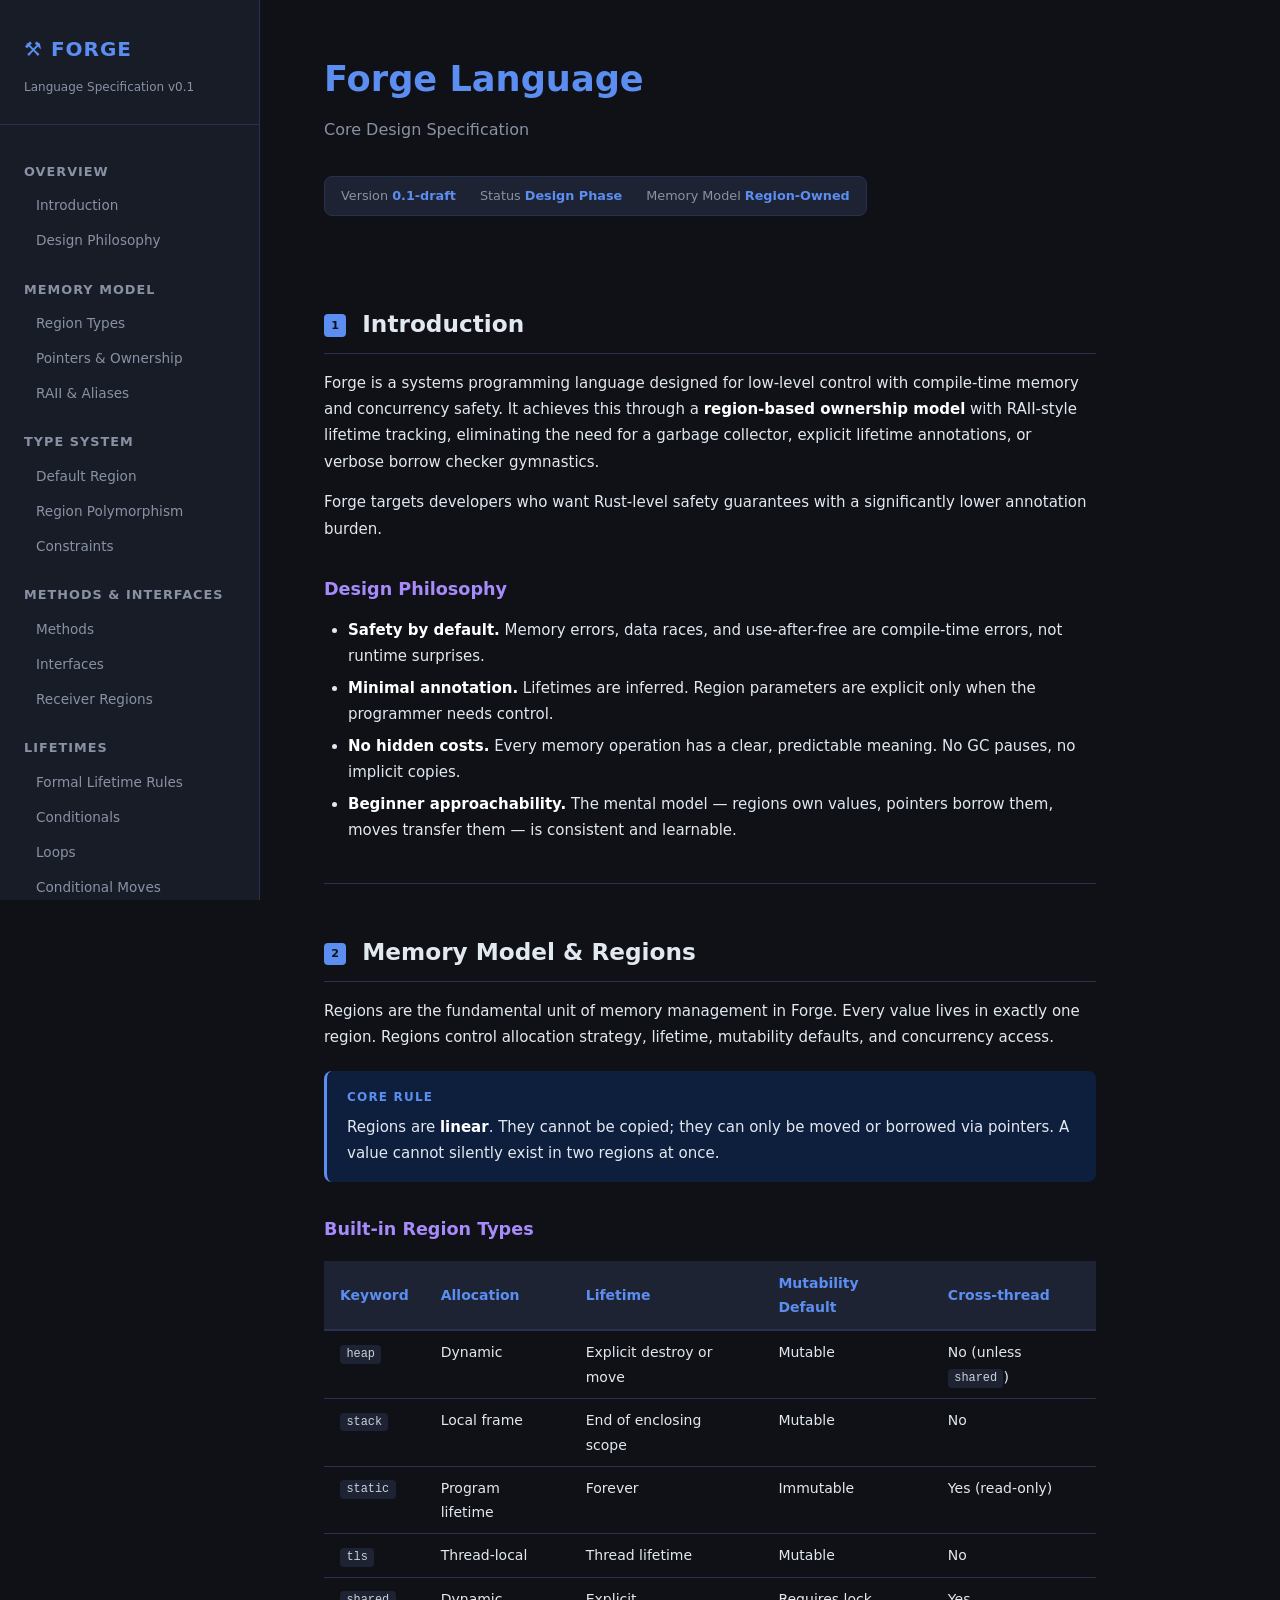
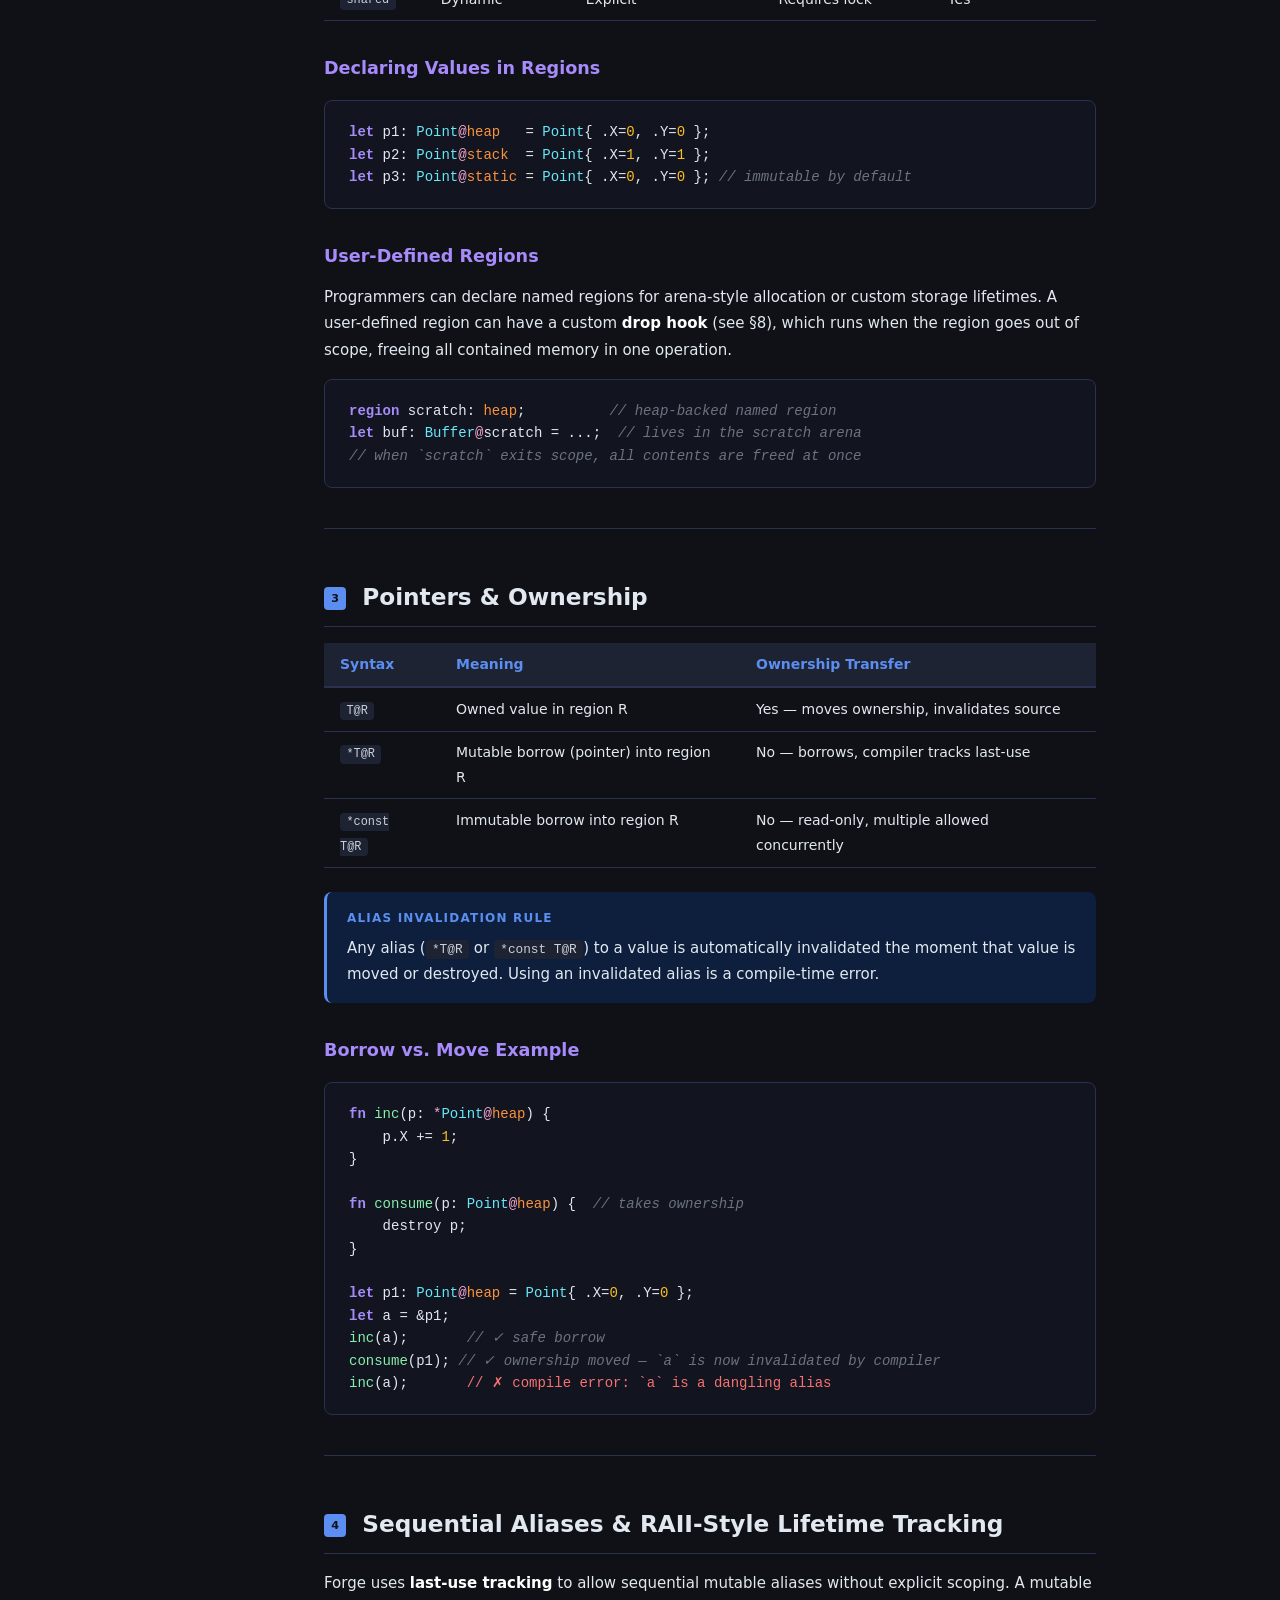
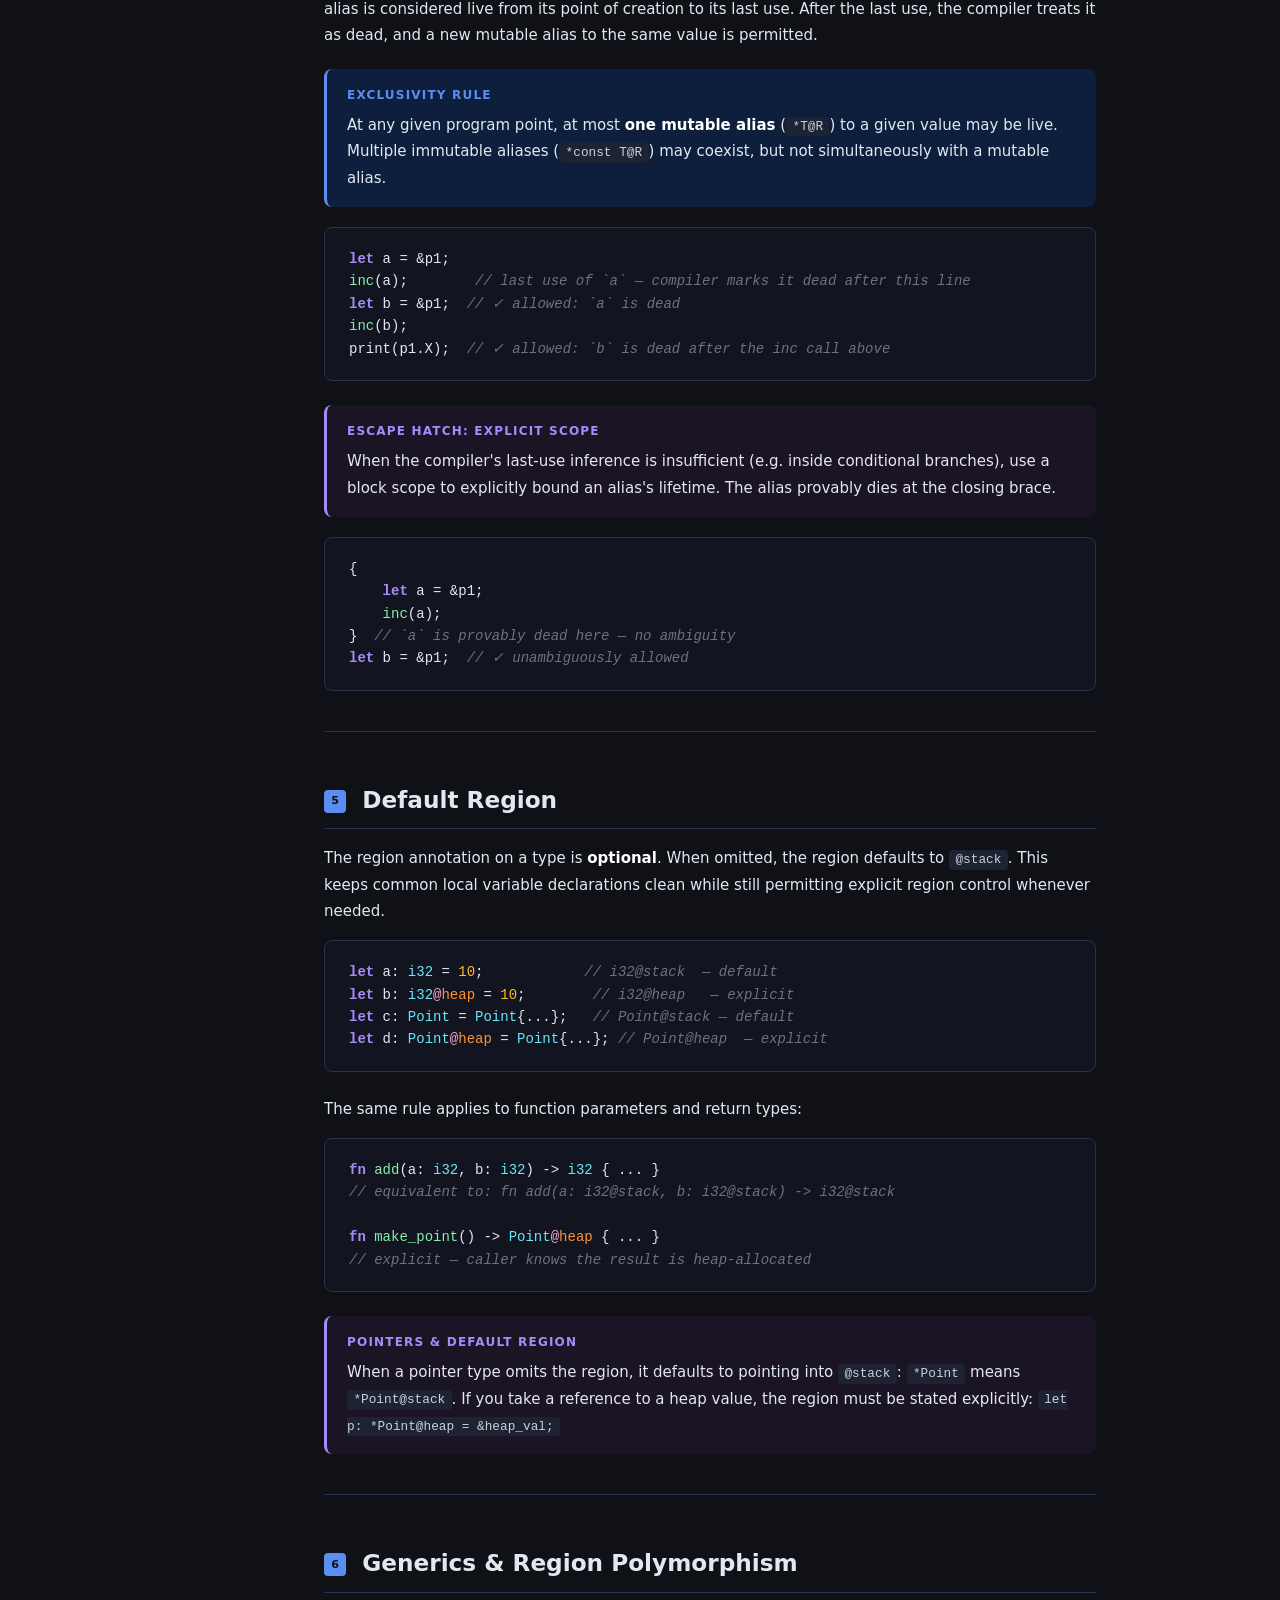
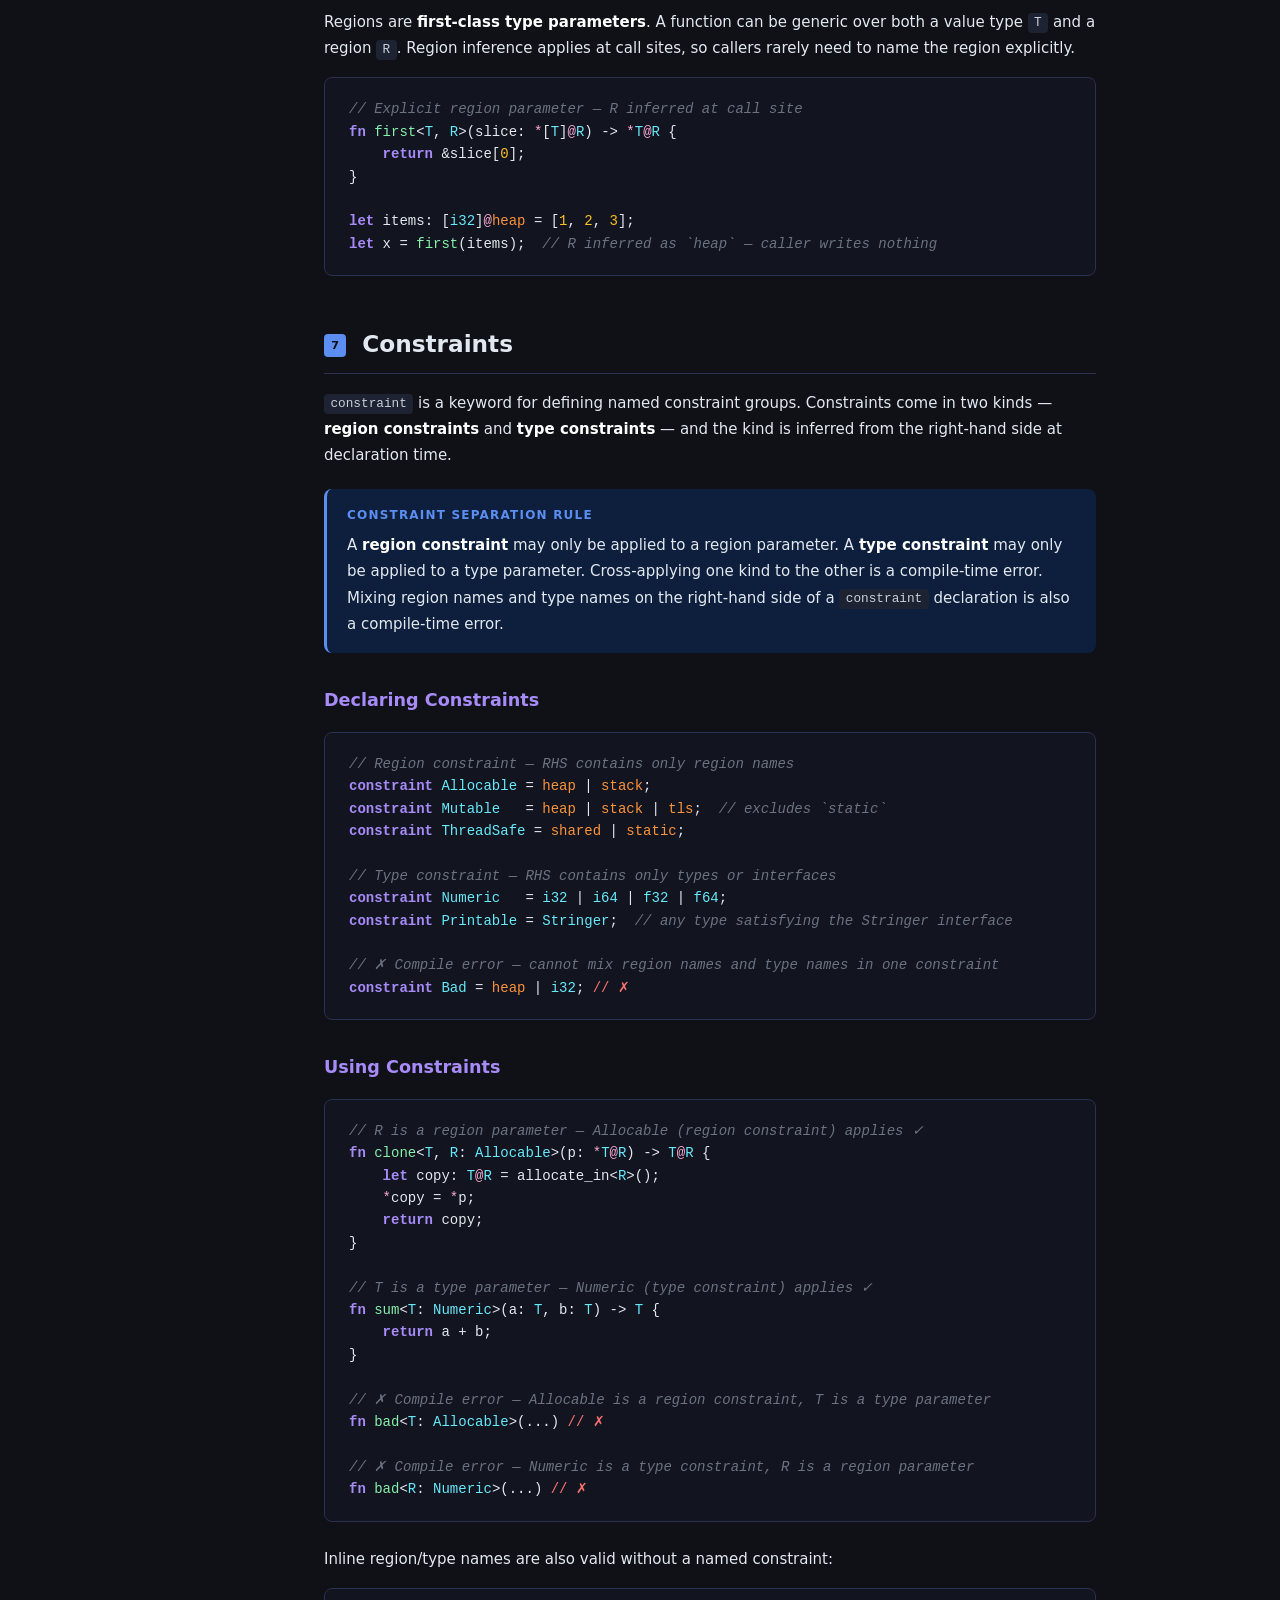
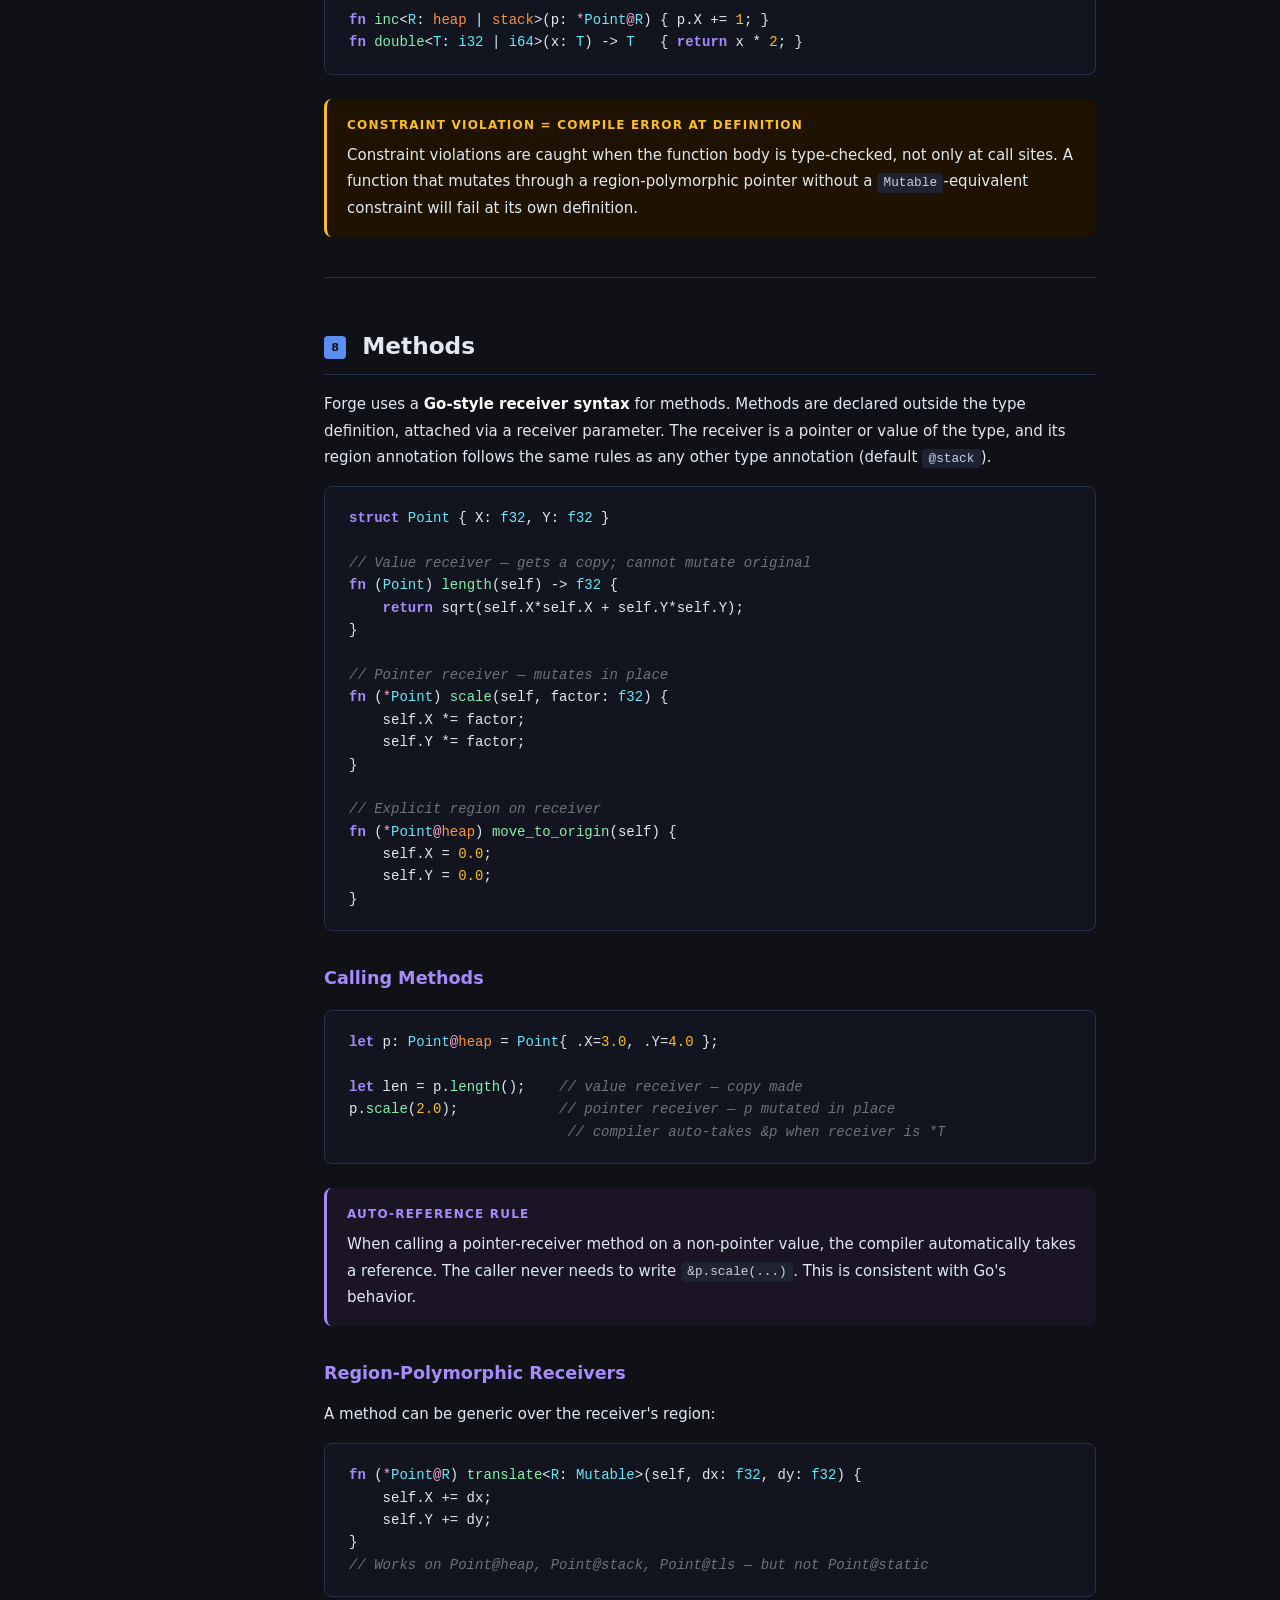
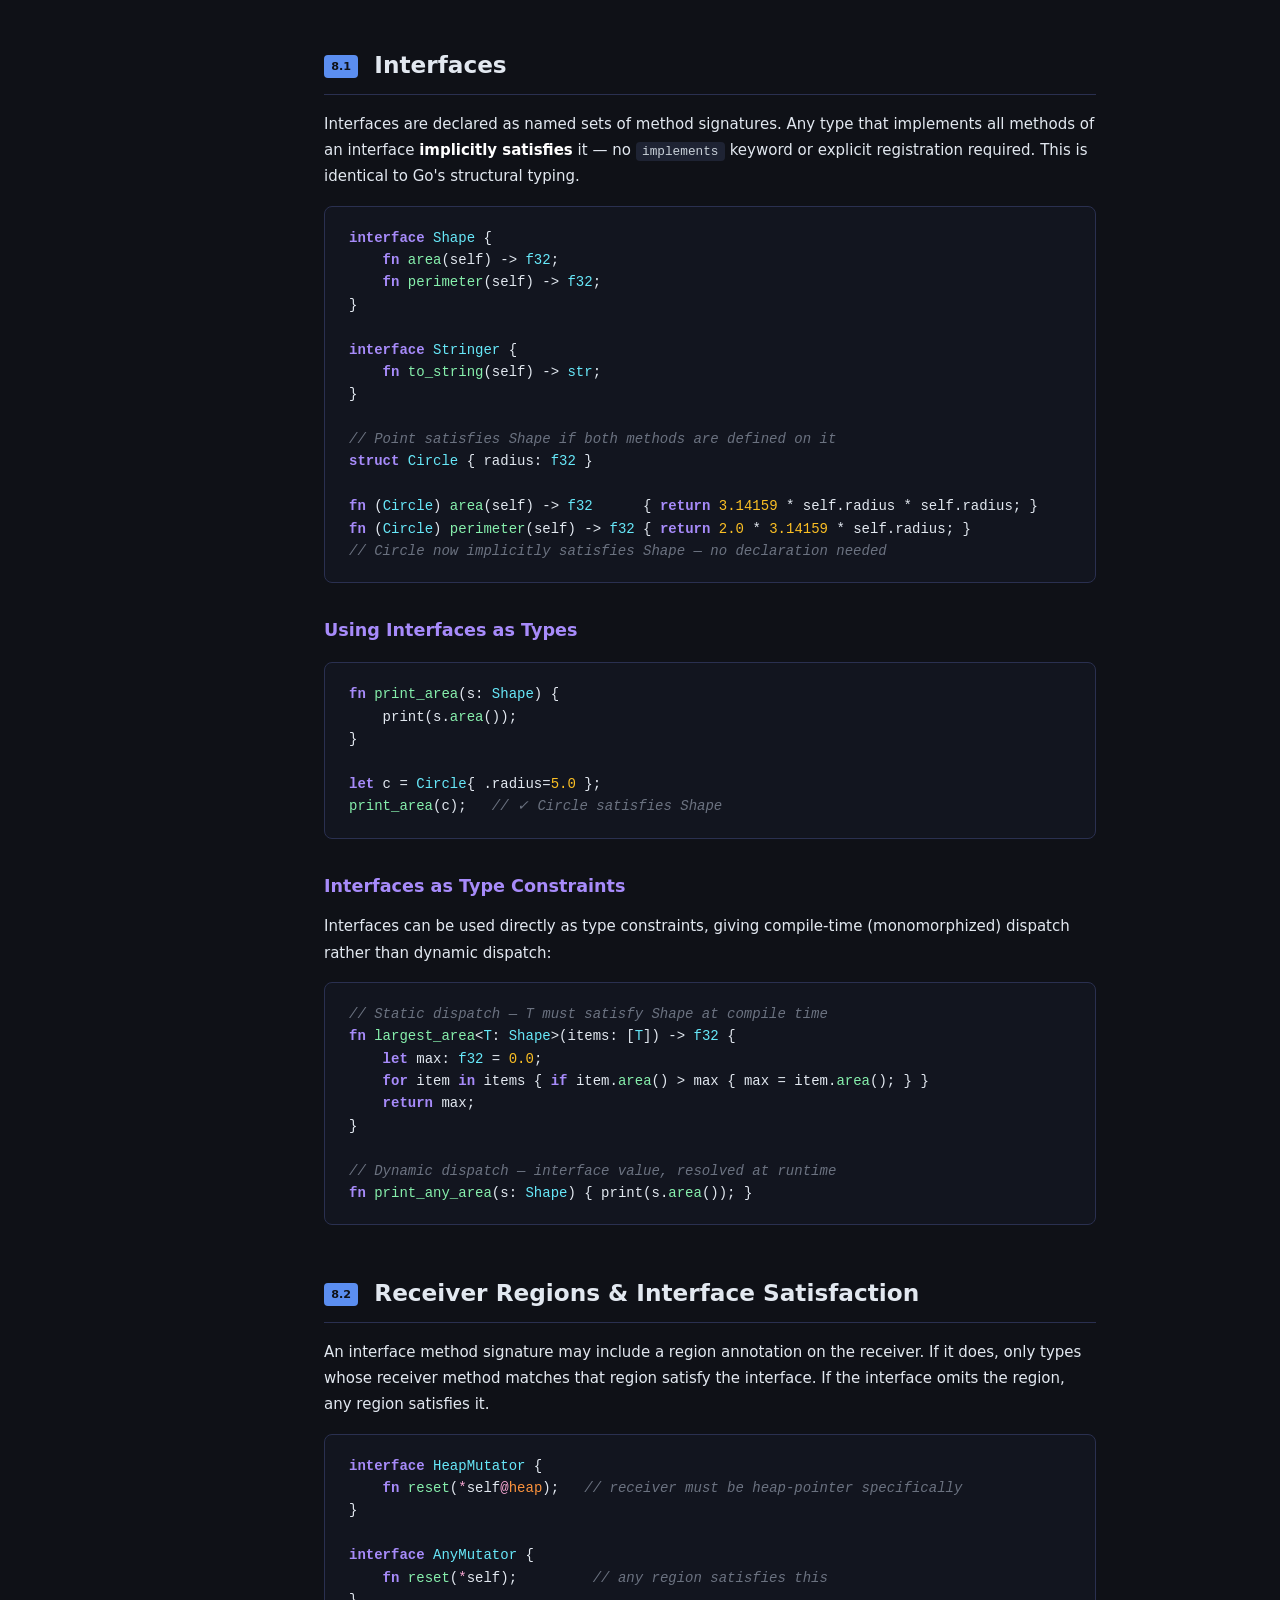
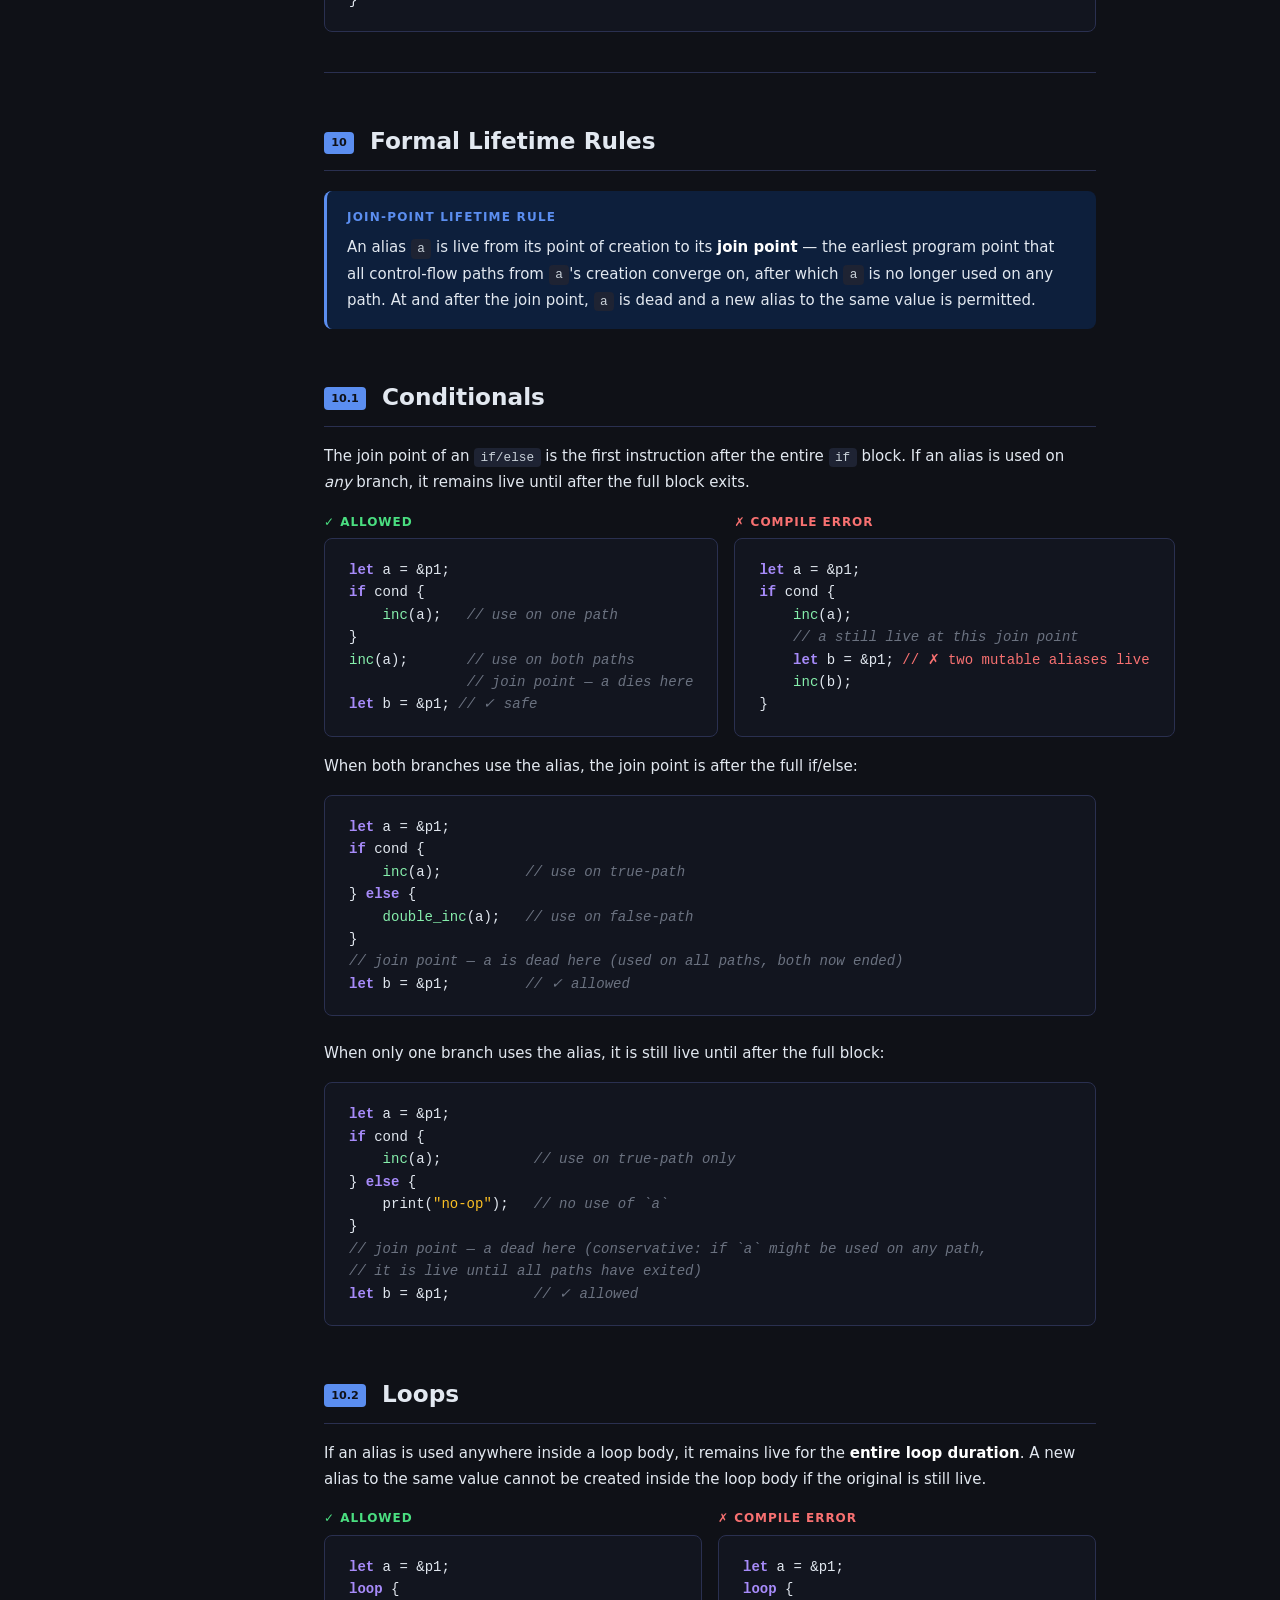
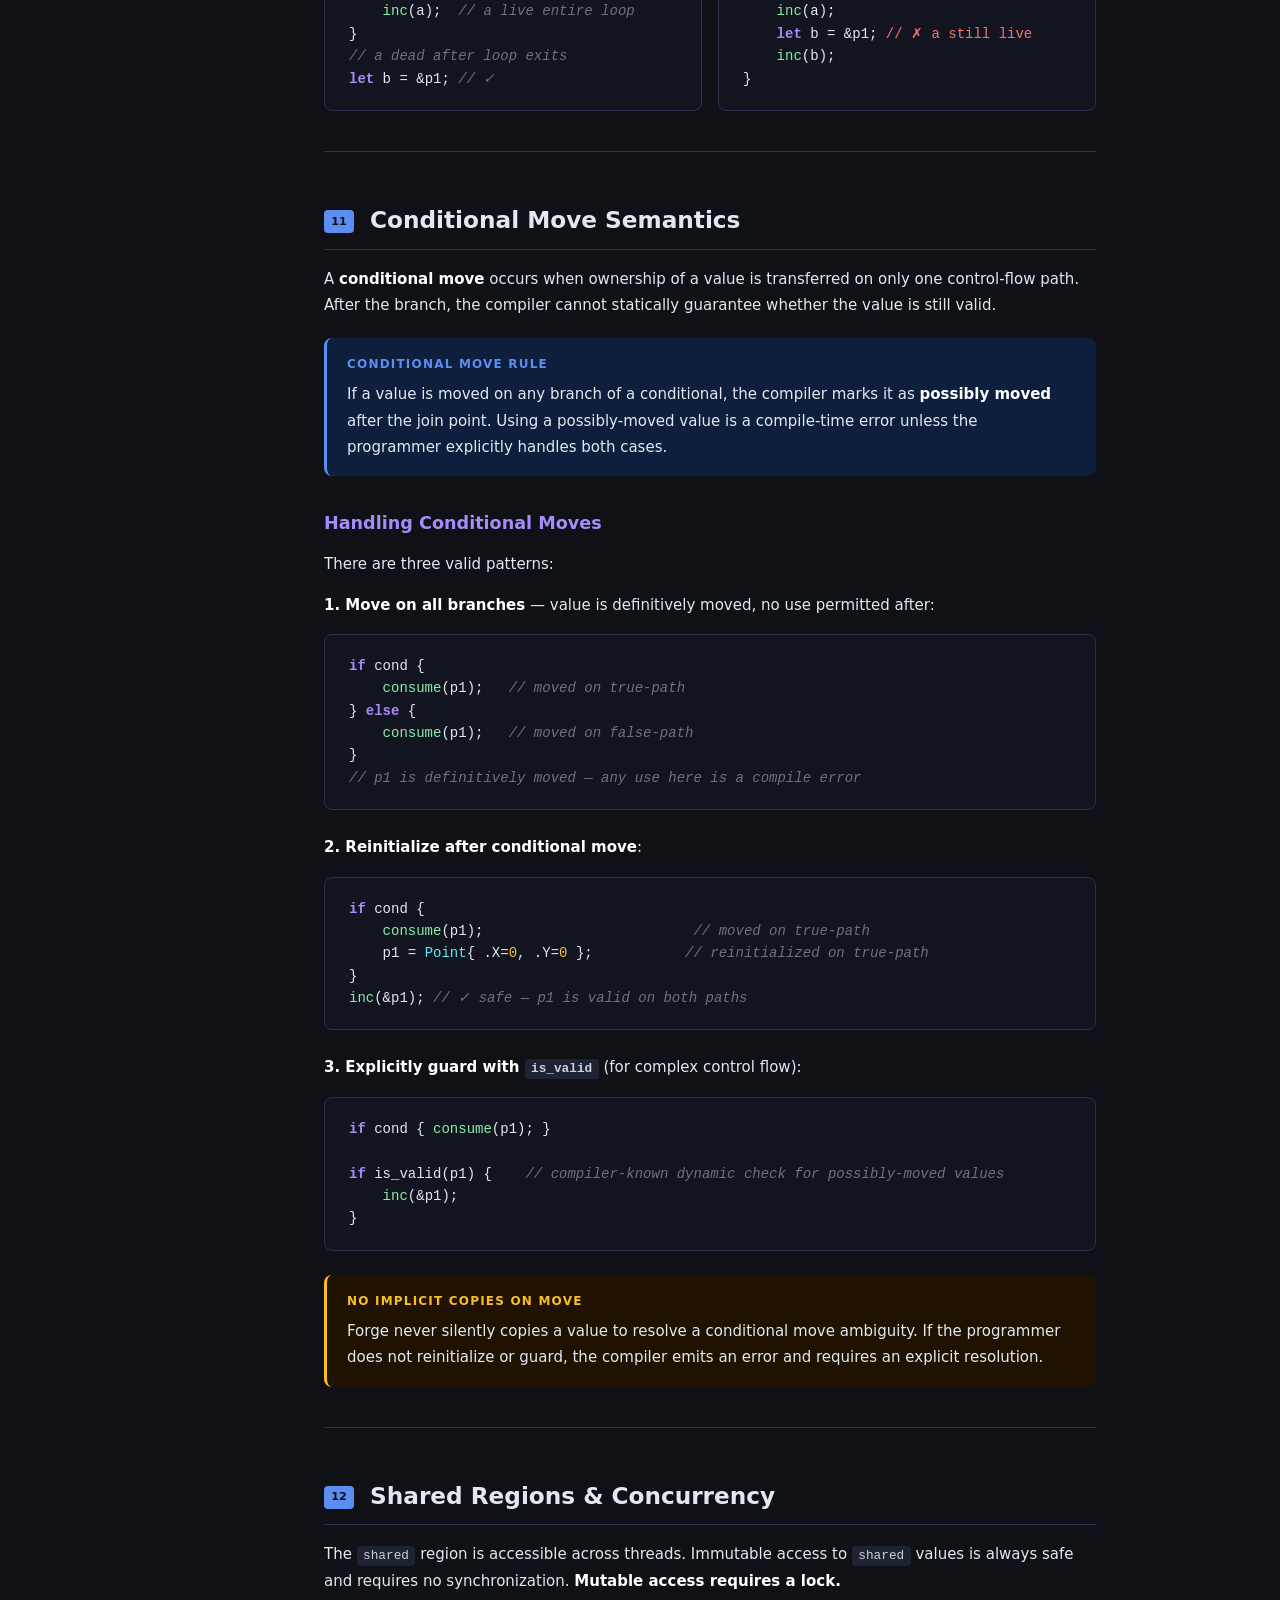
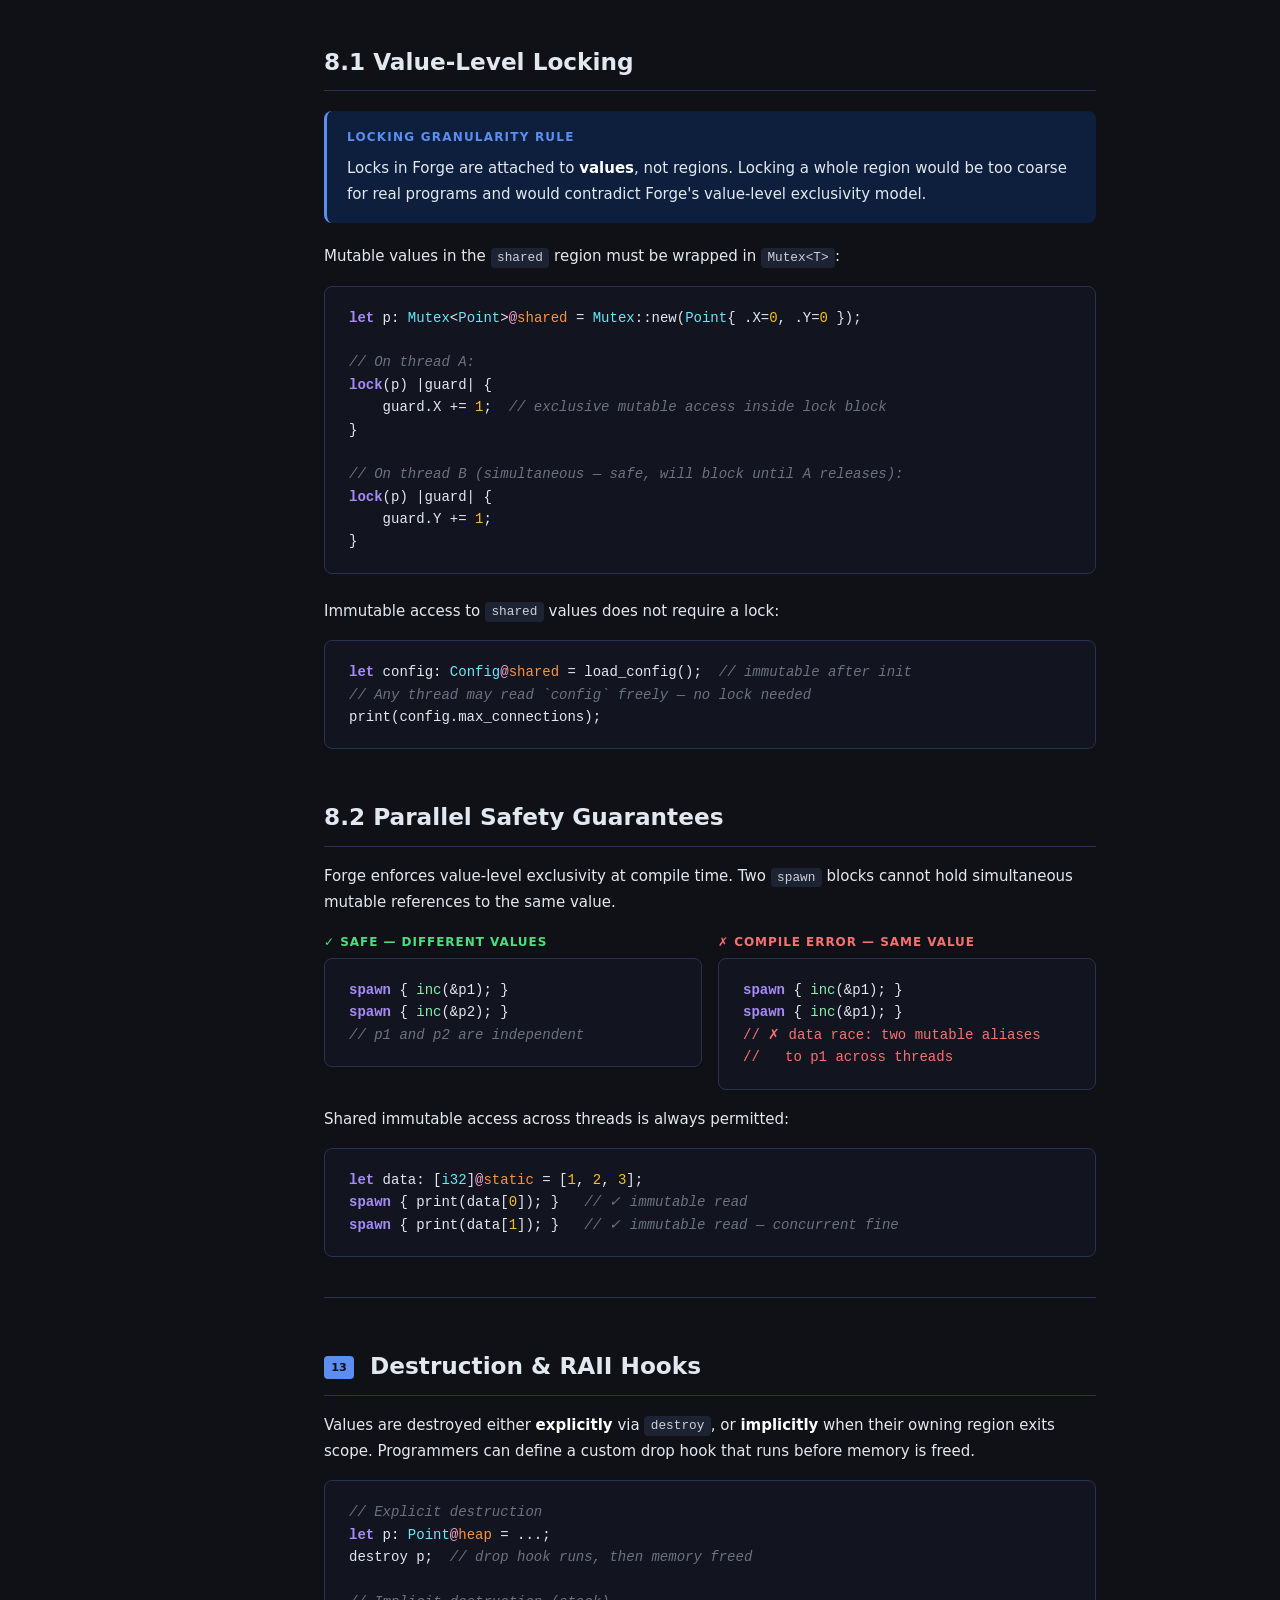
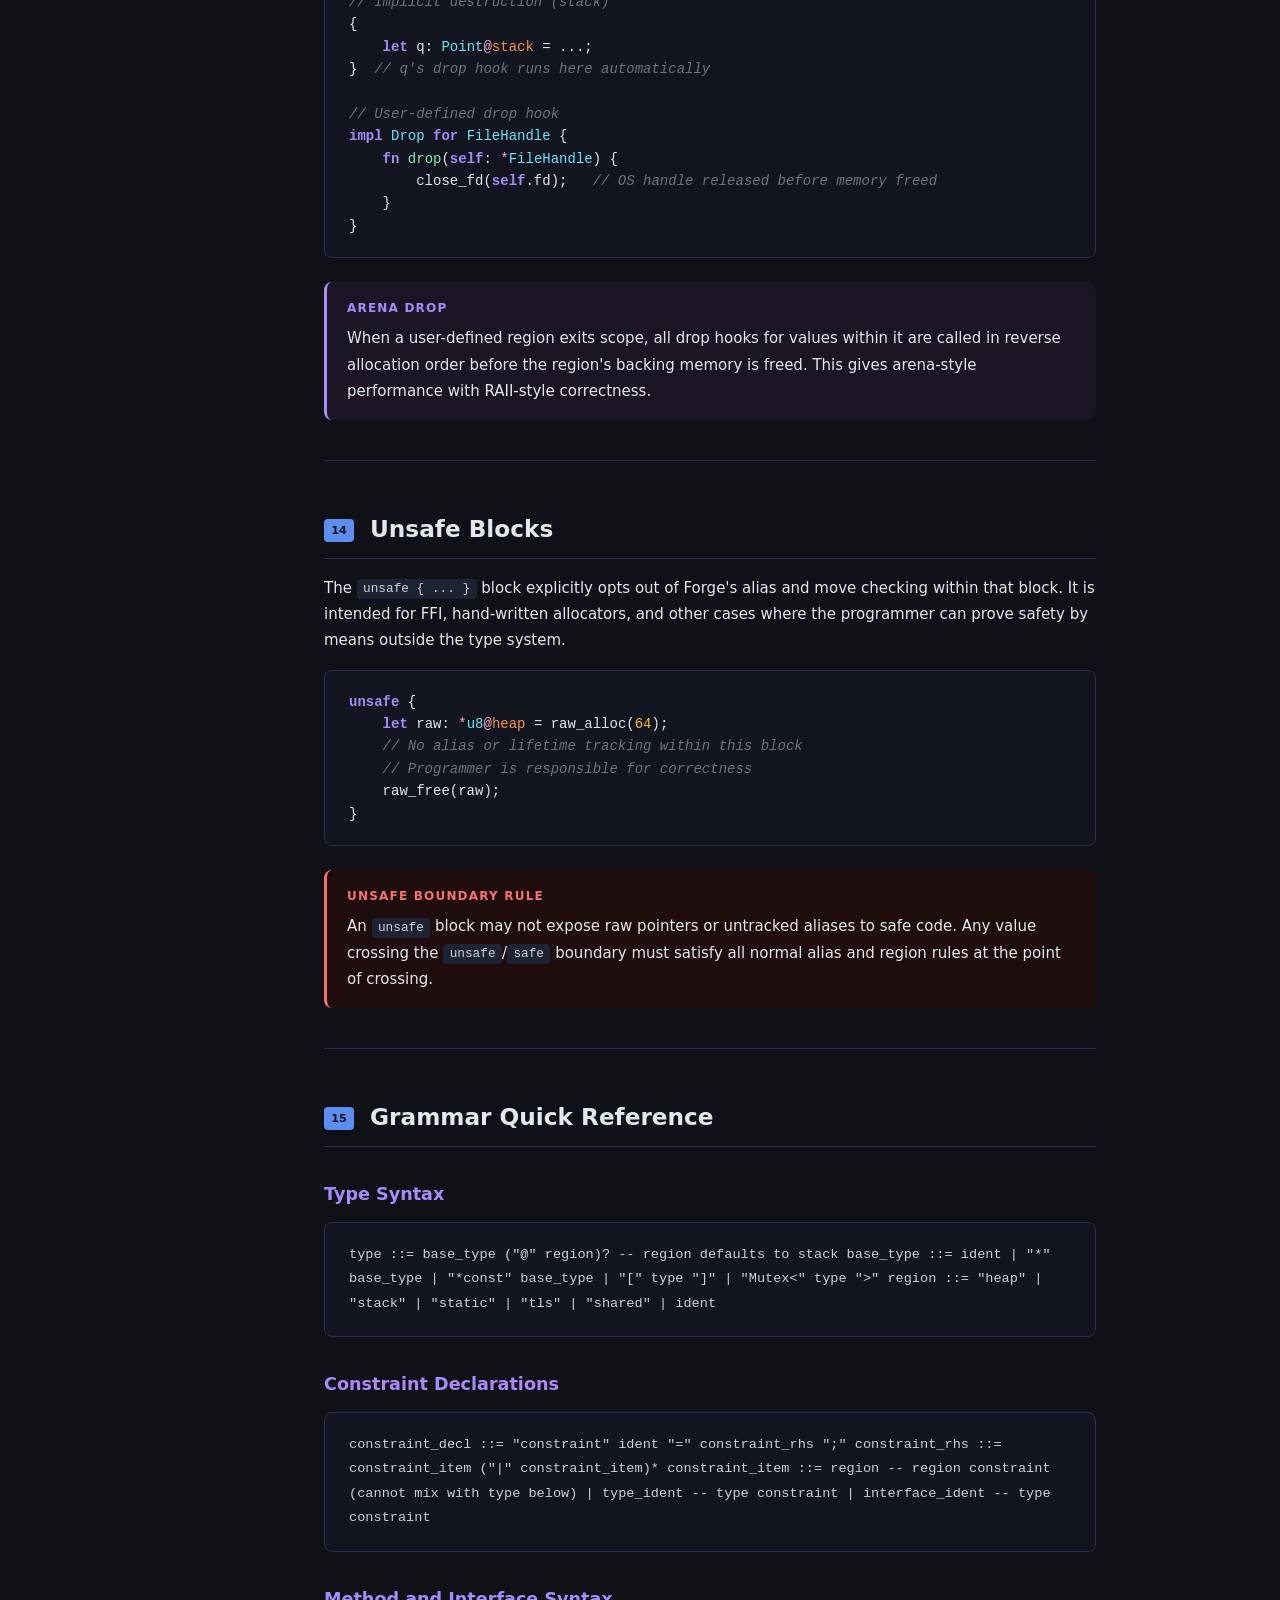
==== commit 9c0955ec: "Update print statement from 'Hello' to 'Goodbye'" ====
--- a/index.html
+++ b/index.html
@@ -224,12 +224,19 @@
   <a class="sub" href="#raii">RAII &amp; Aliases</a>
 
   <a class="section-title">Type System</a>
+  <a class="sub" href="#defaultregion">Default Region</a>
   <a class="sub" href="#generics">Region Polymorphism</a>
-  <a class="sub" href="#constraints">Region Constraints</a>
+  <a class="sub" href="#constraints">Constraints</a>
+
+  <a class="section-title">Methods &amp; Interfaces</a>
+  <a class="sub" href="#methods">Methods</a>
+  <a class="sub" href="#interfaces">Interfaces</a>
+  <a class="sub" href="#receiver-regions">Receiver Regions</a>
 
   <a class="section-title">Lifetimes</a>
   <a class="sub" href="#lifetime-rules">Formal Lifetime Rules</a>
-  <a class="sub" href="#conditionals">Conditionals &amp; Loops</a>
+  <a class="sub" href="#conditionals">Conditionals</a>
+  <a class="sub" href="#loops">Loops</a>
   <a class="sub" href="#condmove">Conditional Moves</a>
 
   <a class="section-title">Concurrency</a>
@@ -361,59 +368,199 @@
 
   <hr>
 
-  <!-- ── 5. GENERICS ── -->
-  <h2 id="generics"><span class="section-num">5</span> Generics &amp; Region Polymorphism</h2>
+  <!-- ── 5. DEFAULT REGION ── -->
+  <h2 id="defaultregion"><span class="section-num">5</span> Default Region</h2>
+  <p>The region annotation on a type is <strong>optional</strong>. When omitted, the region defaults to <code>@stack</code>. This keeps common local variable declarations clean while still permitting explicit region control whenever needed.</p>
+
+  <pre><code><span class="kw">let</span> a: <span class="ty">i32</span> = <span class="st">10</span>;            <span class="cm">// i32@stack  — default</span>
+<span class="kw">let</span> b: <span class="ty">i32</span><span class="op">@</span><span class="reg">heap</span> = <span class="st">10</span>;        <span class="cm">// i32@heap   — explicit</span>
+<span class="kw">let</span> c: <span class="ty">Point</span> = <span class="ty">Point</span>{...};   <span class="cm">// Point@stack — default</span>
+<span class="kw">let</span> d: <span class="ty">Point</span><span class="op">@</span><span class="reg">heap</span> = <span class="ty">Point</span>{...}; <span class="cm">// Point@heap  — explicit</span></code></pre>
+
+  <p>The same rule applies to function parameters and return types:</p>
+  <pre><code><span class="kw">fn</span> <span class="fn">add</span>(a: <span class="ty">i32</span>, b: <span class="ty">i32</span>) -> <span class="ty">i32</span> { ... }
+<span class="cm">// equivalent to: fn add(a: i32@stack, b: i32@stack) -> i32@stack</span>
+
+<span class="kw">fn</span> <span class="fn">make_point</span>() -> <span class="ty">Point</span><span class="op">@</span><span class="reg">heap</span> { ... }
+<span class="cm">// explicit — caller knows the result is heap-allocated</span></code></pre>
+
+  <div class="box note">
+    <div class="box-title">Pointers &amp; Default Region</div>
+    <p>When a pointer type omits the region, it defaults to pointing into <code>@stack</code>: <code>*Point</code> means <code>*Point@stack</code>. If you take a reference to a heap value, the region must be stated explicitly: <code>let p: *Point@heap = &amp;heap_val;</code></p>
+  </div>
+
+  <hr>
+
+  <!-- ── 6. GENERICS ── -->
+  <h2 id="generics"><span class="section-num">6</span> Generics &amp; Region Polymorphism</h2>
   <p>Regions are <strong>first-class type parameters</strong>. A function can be generic over both a value type <code>T</code> and a region <code>R</code>. Region inference applies at call sites, so callers rarely need to name the region explicitly.</p>
 
-  <pre><code><span class="cm">// Explicit region parameter</span>
+  <pre><code><span class="cm">// Explicit region parameter — R inferred at call site</span>
 <span class="kw">fn</span> <span class="fn">first</span>&lt;<span class="ty">T</span>, <span class="ty">R</span>&gt;(slice: <span class="op">*</span>[<span class="ty">T</span>]<span class="op">@</span><span class="ty">R</span>) -> <span class="op">*</span><span class="ty">T</span><span class="op">@</span><span class="ty">R</span> {
     <span class="kw">return</span> &amp;slice[<span class="st">0</span>];
 }
 
-<span class="cm">// Region inferred at call site — caller writes nothing extra</span>
 <span class="kw">let</span> items: [<span class="ty">i32</span>]<span class="op">@</span><span class="reg">heap</span> = [<span class="st">1</span>, <span class="st">2</span>, <span class="st">3</span>];
-<span class="kw">let</span> x = <span class="fn">first</span>(items);  <span class="cm">// R inferred as `heap`</span></code></pre>
-
-  <h2 id="constraints"><span class="section-num">5.1</span> Region Constraints</h2>
-  <p>Without constraints, a region-polymorphic function could receive a <code>static</code> region and attempt mutation, or receive a <code>tls</code> region and pass the result to another thread. Region constraints prevent this.</p>
-
-  <table>
-    <tr><th>Constraint Syntax</th><th>Meaning</th></tr>
-    <tr><td><code>R: heap</code></td><td>R must be the heap region</td></tr>
-    <tr><td><code>R: heap | stack</code></td><td>R must be heap or stack</td></tr>
-    <tr><td><code>R: allocable</code></td><td>R supports dynamic allocation (heap, user-defined heap regions)</td></tr>
-    <tr><td><code>R: mutable</code></td><td>R allows mutation (excludes <code>static</code>)</td></tr>
-    <tr><td><code>R: thread_safe</code></td><td>R is safe to share across threads (only <code>shared</code>, <code>static</code>)</td></tr>
-  </table>
-
-  <pre><code><span class="cm">// ✓ Only heap-like regions — prevents allocating into `static` or `tls`</span>
-<span class="kw">fn</span> <span class="fn">clone</span>&lt;<span class="ty">T</span>, <span class="ty">R</span>: <span class="reg">allocable</span>&gt;(p: <span class="op">*</span><span class="ty">T</span><span class="op">@</span><span class="ty">R</span>) -> <span class="ty">T</span><span class="op">@</span><span class="ty">R</span> {
+<span class="kw">let</span> x = <span class="fn">first</span>(items);  <span class="cm">// R inferred as `heap` — caller writes nothing</span></code></pre>
+
+  <!-- ── 7. CONSTRAINTS ── -->
+  <h2 id="constraints"><span class="section-num">7</span> Constraints</h2>
+
+  <p><code>constraint</code> is a keyword for defining named constraint groups. Constraints come in two kinds — <strong>region constraints</strong> and <strong>type constraints</strong> — and the kind is inferred from the right-hand side at declaration time.</p>
+
+  <div class="box rule">
+    <div class="box-title">Constraint Separation Rule</div>
+    <p>A <strong>region constraint</strong> may only be applied to a region parameter. A <strong>type constraint</strong> may only be applied to a type parameter. Cross-applying one kind to the other is a compile-time error. Mixing region names and type names on the right-hand side of a <code>constraint</code> declaration is also a compile-time error.</p>
+  </div>
+
+  <h3>Declaring Constraints</h3>
+  <pre><code><span class="cm">// Region constraint — RHS contains only region names</span>
+<span class="kw">constraint</span> <span class="ty">Allocable</span> = <span class="reg">heap</span> | <span class="reg">stack</span>;
+<span class="kw">constraint</span> <span class="ty">Mutable</span>   = <span class="reg">heap</span> | <span class="reg">stack</span> | <span class="reg">tls</span>;  <span class="cm">// excludes `static`</span>
+<span class="kw">constraint</span> <span class="ty">ThreadSafe</span> = <span class="reg">shared</span> | <span class="reg">static</span>;
+
+<span class="cm">// Type constraint — RHS contains only types or interfaces</span>
+<span class="kw">constraint</span> <span class="ty">Numeric</span>   = <span class="ty">i32</span> | <span class="ty">i64</span> | <span class="ty">f32</span> | <span class="ty">f64</span>;
+<span class="kw">constraint</span> <span class="ty">Printable</span> = <span class="ty">Stringer</span>;  <span class="cm">// any type satisfying the Stringer interface</span>
+
+<span class="cm">// ✗ Compile error — cannot mix region names and type names in one constraint</span>
+<span class="kw">constraint</span> <span class="ty">Bad</span> = <span class="reg">heap</span> | <span class="ty">i32</span>; <span class="err">// ✗</span></code></pre>
+
+  <h3>Using Constraints</h3>
+  <pre><code><span class="cm">// R is a region parameter — Allocable (region constraint) applies ✓</span>
+<span class="kw">fn</span> <span class="fn">clone</span>&lt;<span class="ty">T</span>, <span class="ty">R</span>: <span class="ty">Allocable</span>&gt;(p: <span class="op">*</span><span class="ty">T</span><span class="op">@</span><span class="ty">R</span>) -> <span class="ty">T</span><span class="op">@</span><span class="ty">R</span> {
     <span class="kw">let</span> copy: <span class="ty">T</span><span class="op">@</span><span class="ty">R</span> = allocate_in&lt;<span class="ty">R</span>&gt;();
     <span class="op">*</span>copy = <span class="op">*</span>p;
     <span class="kw">return</span> copy;
 }
 
-<span class="cm">// ✓ Only mutable regions — no mutating `static` through a pointer</span>
-<span class="kw">fn</span> <span class="fn">inc</span>&lt;<span class="ty">R</span>: <span class="reg">mutable</span>&gt;(p: <span class="op">*</span><span class="ty">Point</span><span class="op">@</span><span class="ty">R</span>) {
-    p.X += <span class="st">1</span>;
+<span class="cm">// T is a type parameter — Numeric (type constraint) applies ✓</span>
+<span class="kw">fn</span> <span class="fn">sum</span>&lt;<span class="ty">T</span>: <span class="ty">Numeric</span>&gt;(a: <span class="ty">T</span>, b: <span class="ty">T</span>) -> <span class="ty">T</span> {
+    <span class="kw">return</span> a + b;
+}
+
+<span class="cm">// ✗ Compile error — Allocable is a region constraint, T is a type parameter</span>
+<span class="kw">fn</span> <span class="fn">bad</span>&lt;<span class="ty">T</span>: <span class="ty">Allocable</span>&gt;(...) <span class="err">// ✗</span>
+
+<span class="cm">// ✗ Compile error — Numeric is a type constraint, R is a region parameter</span>
+<span class="kw">fn</span> <span class="fn">bad</span>&lt;<span class="ty">R</span>: <span class="ty">Numeric</span>&gt;(...) <span class="err">// ✗</span></code></pre>
+
+  <p>Inline region/type names are also valid without a named constraint:</p>
+  <pre><code><span class="kw">fn</span> <span class="fn">inc</span>&lt;<span class="ty">R</span>: <span class="reg">heap</span> | <span class="reg">stack</span>&gt;(p: <span class="op">*</span><span class="ty">Point</span><span class="op">@</span><span class="ty">R</span>) { p.X += <span class="st">1</span>; }
+<span class="kw">fn</span> <span class="fn">double</span>&lt;<span class="ty">T</span>: <span class="ty">i32</span> | <span class="ty">i64</span>&gt;(x: <span class="ty">T</span>) -> <span class="ty">T</span>   { <span class="kw">return</span> x * <span class="st">2</span>; }</code></pre>
+
+  <div class="box warn">
+    <div class="box-title">Constraint Violation = Compile Error at Definition</div>
+    <p>Constraint violations are caught when the function body is type-checked, not only at call sites. A function that mutates through a region-polymorphic pointer without a <code>Mutable</code>-equivalent constraint will fail at its own definition.</p>
+  </div>
+
+  <hr>
+
+  <!-- ── 8. METHODS & INTERFACES ── -->
+  <h2 id="methods"><span class="section-num">8</span> Methods</h2>
+  <p>Forge uses a <strong>Go-style receiver syntax</strong> for methods. Methods are declared outside the type definition, attached via a receiver parameter. The receiver is a pointer or value of the type, and its region annotation follows the same rules as any other type annotation (default <code>@stack</code>).</p>
+
+  <pre><code><span class="kw">struct</span> <span class="ty">Point</span> { X: <span class="ty">f32</span>, Y: <span class="ty">f32</span> }
+
+<span class="cm">// Value receiver — gets a copy; cannot mutate original</span>
+<span class="kw">fn</span> (<span class="ty">Point</span>) <span class="fn">length</span>(self) -> <span class="ty">f32</span> {
+    <span class="kw">return</span> sqrt(self.X*self.X + self.Y*self.Y);
+}
+
+<span class="cm">// Pointer receiver — mutates in place</span>
+<span class="kw">fn</span> (<span class="op">*</span><span class="ty">Point</span>) <span class="fn">scale</span>(self, factor: <span class="ty">f32</span>) {
+    self.X *= factor;
+    self.Y *= factor;
+}
+
+<span class="cm">// Explicit region on receiver</span>
+<span class="kw">fn</span> (<span class="op">*</span><span class="ty">Point</span><span class="op">@</span><span class="reg">heap</span>) <span class="fn">move_to_origin</span>(self) {
+    self.X = <span class="st">0.0</span>;
+    self.Y = <span class="st">0.0</span>;
 }</code></pre>
 
-  <div class="box warn">
-    <div class="box-title">Missing Constraint = Compile Error</div>
-    <p>If a function performs mutation on a region-polymorphic pointer without the <code>mutable</code> constraint, the compiler rejects it. If a function allocates without the <code>allocable</code> constraint, same result. Constraints are verified at the function definition, not only at call sites.</p>
-  </div>
+  <h3>Calling Methods</h3>
+  <pre><code><span class="kw">let</span> p: <span class="ty">Point</span><span class="op">@</span><span class="reg">heap</span> = <span class="ty">Point</span>{ .X=<span class="st">3.0</span>, .Y=<span class="st">4.0</span> };
+
+<span class="kw">let</span> len = p.<span class="fn">length</span>();    <span class="cm">// value receiver — copy made</span>
+p.<span class="fn">scale</span>(<span class="st">2.0</span>);            <span class="cm">// pointer receiver — p mutated in place</span>
+                          <span class="cm">// compiler auto-takes &p when receiver is *T</span></code></pre>
+
+  <div class="box note">
+    <div class="box-title">Auto-Reference Rule</div>
+    <p>When calling a pointer-receiver method on a non-pointer value, the compiler automatically takes a reference. The caller never needs to write <code>&amp;p.scale(...)</code>. This is consistent with Go's behavior.</p>
+  </div>
+
+  <h3>Region-Polymorphic Receivers</h3>
+  <p>A method can be generic over the receiver's region:</p>
+  <pre><code><span class="kw">fn</span> (<span class="op">*</span><span class="ty">Point</span><span class="op">@</span><span class="ty">R</span>) <span class="fn">translate</span>&lt;<span class="ty">R</span>: <span class="ty">Mutable</span>&gt;(self, dx: <span class="ty">f32</span>, dy: <span class="ty">f32</span>) {
+    self.X += dx;
+    self.Y += dy;
+}
+<span class="cm">// Works on Point@heap, Point@stack, Point@tls — but not Point@static</span></code></pre>
+
+  <!-- ── INTERFACES ── -->
+  <h2 id="interfaces"><span class="section-num">8.1</span> Interfaces</h2>
+  <p>Interfaces are declared as named sets of method signatures. Any type that implements all methods of an interface <strong>implicitly satisfies</strong> it — no <code>implements</code> keyword or explicit registration required. This is identical to Go's structural typing.</p>
+
+  <pre><code><span class="kw">interface</span> <span class="ty">Shape</span> {
+    <span class="kw">fn</span> <span class="fn">area</span>(self) -> <span class="ty">f32</span>;
+    <span class="kw">fn</span> <span class="fn">perimeter</span>(self) -> <span class="ty">f32</span>;
+}
+
+<span class="kw">interface</span> <span class="ty">Stringer</span> {
+    <span class="kw">fn</span> <span class="fn">to_string</span>(self) -> <span class="ty">str</span>;
+}
+
+<span class="cm">// Point satisfies Shape if both methods are defined on it</span>
+<span class="kw">struct</span> <span class="ty">Circle</span> { radius: <span class="ty">f32</span> }
+
+<span class="kw">fn</span> (<span class="ty">Circle</span>) <span class="fn">area</span>(self) -> <span class="ty">f32</span>      { <span class="kw">return</span> <span class="st">3.14159</span> * self.radius * self.radius; }
+<span class="kw">fn</span> (<span class="ty">Circle</span>) <span class="fn">perimeter</span>(self) -> <span class="ty">f32</span> { <span class="kw">return</span> <span class="st">2.0</span> * <span class="st">3.14159</span> * self.radius; }
+<span class="cm">// Circle now implicitly satisfies Shape — no declaration needed</span></code></pre>
+
+  <h3>Using Interfaces as Types</h3>
+  <pre><code><span class="kw">fn</span> <span class="fn">print_area</span>(s: <span class="ty">Shape</span>) {
+    print(s.<span class="fn">area</span>());
+}
+
+<span class="kw">let</span> c = <span class="ty">Circle</span>{ .radius=<span class="st">5.0</span> };
+<span class="fn">print_area</span>(c);   <span class="cm">// ✓ Circle satisfies Shape</span></code></pre>
+
+  <h3>Interfaces as Type Constraints</h3>
+  <p>Interfaces can be used directly as type constraints, giving compile-time (monomorphized) dispatch rather than dynamic dispatch:</p>
+  <pre><code><span class="cm">// Static dispatch — T must satisfy Shape at compile time</span>
+<span class="kw">fn</span> <span class="fn">largest_area</span>&lt;<span class="ty">T</span>: <span class="ty">Shape</span>&gt;(items: [<span class="ty">T</span>]) -> <span class="ty">f32</span> {
+    <span class="kw">let</span> max: <span class="ty">f32</span> = <span class="st">0.0</span>;
+    <span class="kw">for</span> item <span class="kw">in</span> items { <span class="kw">if</span> item.<span class="fn">area</span>() > max { max = item.<span class="fn">area</span>(); } }
+    <span class="kw">return</span> max;
+}
+
+<span class="cm">// Dynamic dispatch — interface value, resolved at runtime</span>
+<span class="kw">fn</span> <span class="fn">print_any_area</span>(s: <span class="ty">Shape</span>) { print(s.<span class="fn">area</span>()); }</code></pre>
+
+  <h2 id="receiver-regions"><span class="section-num">8.2</span> Receiver Regions &amp; Interface Satisfaction</h2>
+  <p>An interface method signature may include a region annotation on the receiver. If it does, only types whose receiver method matches that region satisfy the interface. If the interface omits the region, any region satisfies it.</p>
+
+  <pre><code><span class="kw">interface</span> <span class="ty">HeapMutator</span> {
+    <span class="kw">fn</span> <span class="fn">reset</span>(<span class="op">*</span>self<span class="op">@</span><span class="reg">heap</span>);   <span class="cm">// receiver must be heap-pointer specifically</span>
+}
+
+<span class="kw">interface</span> <span class="ty">AnyMutator</span> {
+    <span class="kw">fn</span> <span class="fn">reset</span>(<span class="op">*</span>self);         <span class="cm">// any region satisfies this</span>
+}</code></pre>
 
   <hr>
 
   <!-- ── 6. LIFETIME RULES ── -->
-  <h2 id="lifetime-rules"><span class="section-num">6</span> Formal Lifetime Rules</h2>
+  <h2 id="lifetime-rules"><span class="section-num">10</span> Formal Lifetime Rules</h2>
 
   <div class="box rule">
     <div class="box-title">Join-Point Lifetime Rule</div>
     <p>An alias <code>a</code> is live from its point of creation to its <strong>join point</strong> — the earliest program point that all control-flow paths from <code>a</code>'s creation converge on, after which <code>a</code> is no longer used on any path. At and after the join point, <code>a</code> is dead and a new alias to the same value is permitted.</p>
   </div>
 
-  <h2 id="conditionals"><span class="section-num">6.1</span> Conditionals</h2>
+  <h2 id="conditionals"><span class="section-num">10.1</span> Conditionals</h2>
   <p>The join point of an <code>if/else</code> is the first instruction after the entire <code>if</code> block. If an alias is used on <em>any</em> branch, it remains live until after the full block exits.</p>
 
   <div class="two-col">
@@ -460,7 +607,7 @@
 // it is live until all paths have exited)</span>
 <span class="kw">let</span> b = &amp;p1;          <span class="cm">// ✓ allowed</span></code></pre>
 
-  <h2 id="lifetime-rules">6.2 Loops</h2>
+  <h2 id="loops"><span class="section-num">10.2</span> Loops</h2>
   <p>If an alias is used anywhere inside a loop body, it remains live for the <strong>entire loop duration</strong>. A new alias to the same value cannot be created inside the loop body if the original is still live.</p>
 
   <div class="two-col">
@@ -487,7 +634,7 @@
   <hr>
 
   <!-- ── 7. CONDITIONAL MOVES ── -->
-  <h2 id="condmove"><span class="section-num">7</span> Conditional Move Semantics</h2>
+  <h2 id="condmove"><span class="section-num">11</span> Conditional Move Semantics</h2>
   <p>A <strong>conditional move</strong> occurs when ownership of a value is transferred on only one control-flow path. After the branch, the compiler cannot statically guarantee whether the value is still valid.</p>
 
   <div class="box rule">
@@ -528,7 +675,7 @@
   <hr>
 
   <!-- ── 8. CONCURRENCY ── -->
-  <h2 id="shared"><span class="section-num">8</span> Shared Regions &amp; Concurrency</h2>
+  <h2 id="shared"><span class="section-num">12</span> Shared Regions &amp; Concurrency</h2>
   <p>The <code>shared</code> region is accessible across threads. Immutable access to <code>shared</code> values is always safe and requires no synchronization. <strong>Mutable access requires a lock.</strong></p>
 
   <h2 id="locks">8.1 Value-Level Locking</h2>
@@ -583,7 +730,7 @@
   <hr>
 
   <!-- ── 9. DESTRUCTION ── -->
-  <h2 id="destruction"><span class="section-num">9</span> Destruction &amp; RAII Hooks</h2>
+  <h2 id="destruction"><span class="section-num">13</span> Destruction &amp; RAII Hooks</h2>
   <p>Values are destroyed either <strong>explicitly</strong> via <code>destroy</code>, or <strong>implicitly</strong> when their owning region exits scope. Programmers can define a custom drop hook that runs before memory is freed.</p>
 
   <pre><code><span class="cm">// Explicit destruction</span>
@@ -610,7 +757,7 @@
   <hr>
 
   <!-- ── 10. UNSAFE ── -->
-  <h2 id="unsafe"><span class="section-num">10</span> Unsafe Blocks</h2>
+  <h2 id="unsafe"><span class="section-num">14</span> Unsafe Blocks</h2>
   <p>The <code>unsafe { ... }</code> block explicitly opts out of Forge's alias and move checking within that block. It is intended for FFI, hand-written allocators, and other cases where the programmer can prove safety by means outside the type system.</p>
 
   <pre><code><span class="kw">unsafe</span> {
@@ -628,46 +775,69 @@
   <hr>
 
   <!-- ── 11. GRAMMAR ── -->
-  <h2 id="grammar"><span class="section-num">11</span> Grammar Quick Reference</h2>
+  <h2 id="grammar"><span class="section-num">15</span> Grammar Quick Reference</h2>
 
   <h3>Type Syntax</h3>
   <div class="grammar">
-<span class="nt">type</span>      ::= <span class="nt">base_type</span> (<span class="lit">"@"</span> <span class="nt">region</span>)<span class="opt">?</span>
-<span class="nt">base_type</span> ::= <span class="nt">ident</span> | <span class="lit">"*"</span> <span class="nt">base_type</span> | <span class="lit">"*const"</span> <span class="nt">base_type</span>
-              | <span class="lit">"["</span> <span class="nt">type</span> <span class="lit">"]"</span> | <span class="lit">"Mutex&lt;"</span> <span class="nt">type</span> <span class="lit">"&gt;"</span>
-<span class="nt">region</span>    ::= <span class="lit">"heap"</span> | <span class="lit">"stack"</span> | <span class="lit">"static"</span> | <span class="lit">"tls"</span> | <span class="lit">"shared"</span> | <span class="nt">ident</span>
+type      ::= base_type ("@" region)?   -- region defaults to stack
+base_type ::= ident | "*" base_type | "*const" base_type | "[" type "]" | "Mutex<" type ">"
+region    ::= "heap" | "stack" | "static" | "tls" | "shared" | ident
+  </div>
+
+  <h3>Constraint Declarations</h3>
+  <div class="grammar">
+constraint_decl ::= "constraint" ident "=" constraint_rhs ";"
+constraint_rhs  ::= constraint_item ("|" constraint_item)*
+constraint_item ::= region           -- region constraint (cannot mix with type below)
+                  | type_ident       -- type constraint
+                  | interface_ident  -- type constraint
+  </div>
+
+  <h3>Method and Interface Syntax</h3>
+  <div class="grammar">
+method_decl  ::= "fn" "(" receiver ")" ident ("<" type_params ">")?  "(" params ")" ("->" type)? block
+receiver     ::= type | "*" type | "*const" type
+iface_decl   ::= "interface" ident "{" iface_method* "}"
+iface_method ::= "fn" ident "(" receiver_sig ("," params)? ")" ("->" type)? ";"
   </div>
 
   <h3>Function Syntax</h3>
   <div class="grammar">
-<span class="nt">fn_decl</span>   ::= <span class="lit">"fn"</span> <span class="nt">ident</span> (<span class="lit">"&lt;"</span> <span class="nt">type_params</span> <span class="lit">"&gt;"</span>)<span class="opt">?</span> <span class="lit">"("</span> <span class="nt">params</span> <span class="lit">")"</span> (<span class="lit">"->"</span> <span class="nt">type</span>)<span class="opt">?</span> <span class="nt">block</span>
-<span class="nt">type_params</span>::= <span class="nt">type_param</span> (<span class="lit">","</span> <span class="nt">type_param</span>)<span class="opt">*</span>
-<span class="nt">type_param</span>::= <span class="nt">ident</span> (<span class="lit">":"</span> <span class="nt">region_constraint</span>)<span class="opt">?</span>
-<span class="nt">region_constraint</span> ::= <span class="nt">constraint</span> (<span class="lit">"|"</span> <span class="nt">constraint</span>)<span class="opt">*</span>
-<span class="nt">constraint</span>::= <span class="lit">"allocable"</span> | <span class="lit">"mutable"</span> | <span class="lit">"thread_safe"</span> | <span class="nt">region</span>
+fn_decl    ::= "fn" ident ("<" type_params ">")?  "(" params ")" ("->" type)? block
+type_params::= type_param ("," type_param)*
+type_param ::= ident (":" constraint_ref)?
+constraint_ref ::= ident | region ("|" region)* | type_ident ("|" type_ident)*
   </div>
 
   <h3>Statement Syntax</h3>
   <div class="grammar">
-<span class="nt">let_stmt</span>   ::= <span class="lit">"let"</span> <span class="nt">ident</span> (<span class="lit">":"</span> <span class="nt">type</span>)<span class="opt">?</span> <span class="lit">"="</span> <span class="nt">expr</span> <span class="lit">";"</span>
-<span class="nt">destroy</span>    ::= <span class="lit">"destroy"</span> <span class="nt">ident</span> <span class="lit">";"</span>
-<span class="nt">lock_stmt</span>  ::= <span class="lit">"lock"</span> <span class="lit">"("</span> <span class="nt">expr</span> <span class="lit">")"</span> <span class="lit">"|"</span> <span class="nt">ident</span> <span class="lit">"|"</span> <span class="nt">block</span>
-<span class="nt">spawn_stmt</span> ::= <span class="lit">"spawn"</span> <span class="nt">block</span>
-<span class="nt">unsafe_blk</span> ::= <span class="lit">"unsafe"</span> <span class="nt">block</span>
-<span class="nt">region_decl</span>::= <span class="lit">"region"</span> <span class="nt">ident</span> (<span class="lit">":"</span> <span class="nt">region</span>)<span class="opt">?</span> <span class="lit">";"</span>
+let_stmt    ::= "let" ident (":" type)? "=" expr ";"
+destroy     ::= "destroy" ident ";"
+lock_stmt   ::= "lock" "(" expr ")" "|" ident "|" block
+spawn_stmt  ::= "spawn" block
+unsafe_blk  ::= "unsafe" block
+region_decl ::= "region" ident (":" region)? ";"
   </div>
 
   <hr>
 
   <!-- ── SUMMARY ── -->
-  <h2><span class="section-num">12</span> Summary</h2>
+  <h2><span class="section-num">16</span> Summary</h2>
 
   <table>
     <tr><th>Concept</th><th>Syntax</th><th>Guarantee</th></tr>
+    <tr><td>Default region</td><td><code>T</code> (no annotation)</td><td>Treated as <code>T@stack</code>; explicit overrides with <code>@R</code></td></tr>
     <tr><td>Owned value in region R</td><td><code>T@R</code></td><td>Exclusive ownership; move invalidates aliases</td></tr>
     <tr><td>Mutable borrow</td><td><code>*T@R</code></td><td>Exclusive; last-use tracked by compiler</td></tr>
     <tr><td>Immutable borrow</td><td><code>*const T@R</code></td><td>Shared; coexists with other immutable borrows</td></tr>
-    <tr><td>Region polymorphism</td><td><code>&lt;T, R: constraint&gt;</code></td><td>Safe across regions; constrained at definition</td></tr>
+    <tr><td>Region constraint</td><td><code>constraint C = r1 | r2</code></td><td>Region-only; compile error if applied to type param</td></tr>
+    <tr><td>Type constraint</td><td><code>constraint C = T1 | T2</code></td><td>Type-only; compile error if applied to region param</td></tr>
+    <tr><td>Region polymorphism</td><td><code>&lt;T, R: RegionConstraint&gt;</code></td><td>Safe across regions; constrained at definition</td></tr>
+    <tr><td>Type polymorphism</td><td><code>&lt;T: TypeConstraint&gt;</code></td><td>Monomorphized; interface-constrained generics</td></tr>
+    <tr><td>Methods</td><td><code>fn (T) name(self)</code> / <code>fn (*T) name(self)</code></td><td>Go-style receiver; auto-reference for pointer receivers</td></tr>
+    <tr><td>Interfaces</td><td><code>interface I { fn m(self) }</code></td><td>Implicit satisfaction; structural typing</td></tr>
+    <tr><td>Static dispatch</td><td><code>fn f&lt;T: Interface&gt;(...)</code></td><td>Monomorphized at compile time</td></tr>
+    <tr><td>Dynamic dispatch</td><td><code>fn f(x: Interface)</code></td><td>vtable; runtime resolution</td></tr>
     <tr><td>Sequential aliases</td><td>RAII last-use</td><td>No explicit scoping needed for safe sequential mutation</td></tr>
     <tr><td>Conditional move</td><td>Reinit or <code>is_valid</code></td><td>Compiler rejects unhandled possibly-moved values</td></tr>
     <tr><td>Shared mutation</td><td><code>Mutex&lt;T&gt;@shared</code> + <code>lock</code></td><td>Value-level locking; data race free at compile time</td></tr>
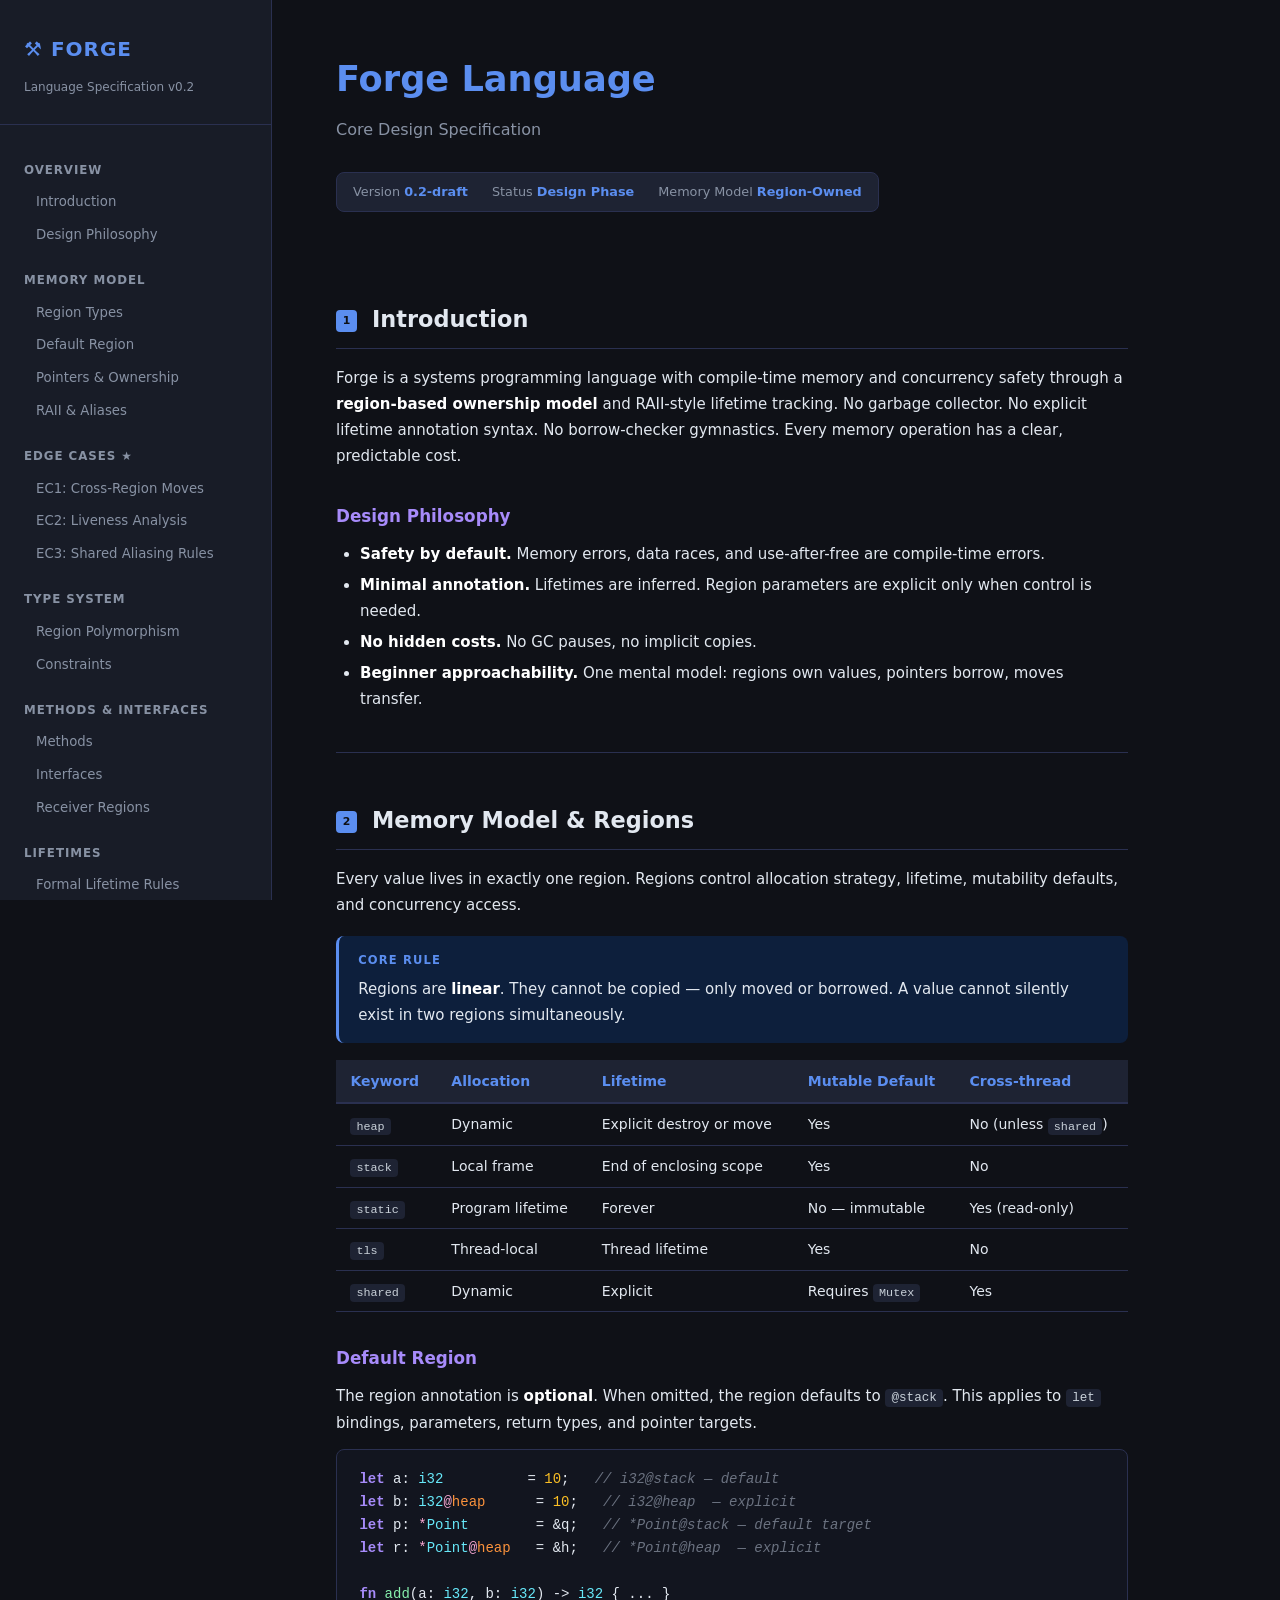
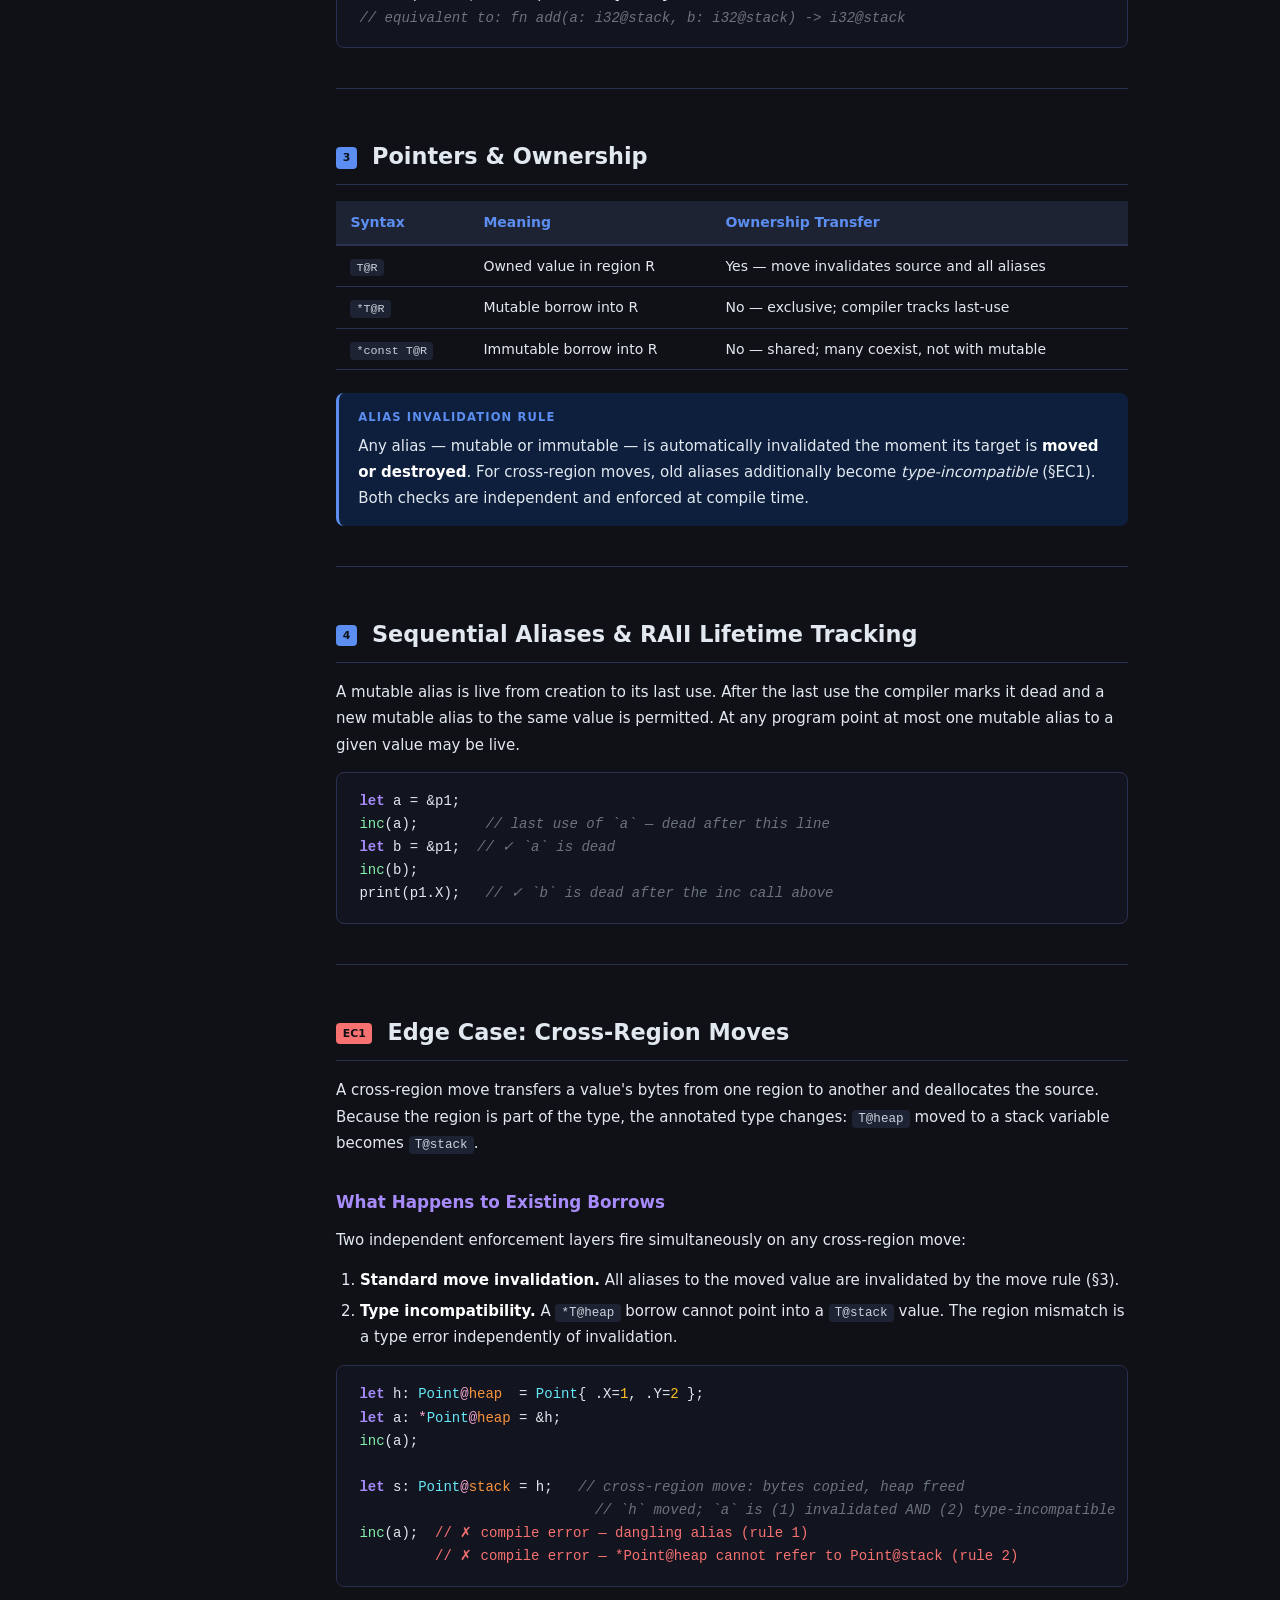
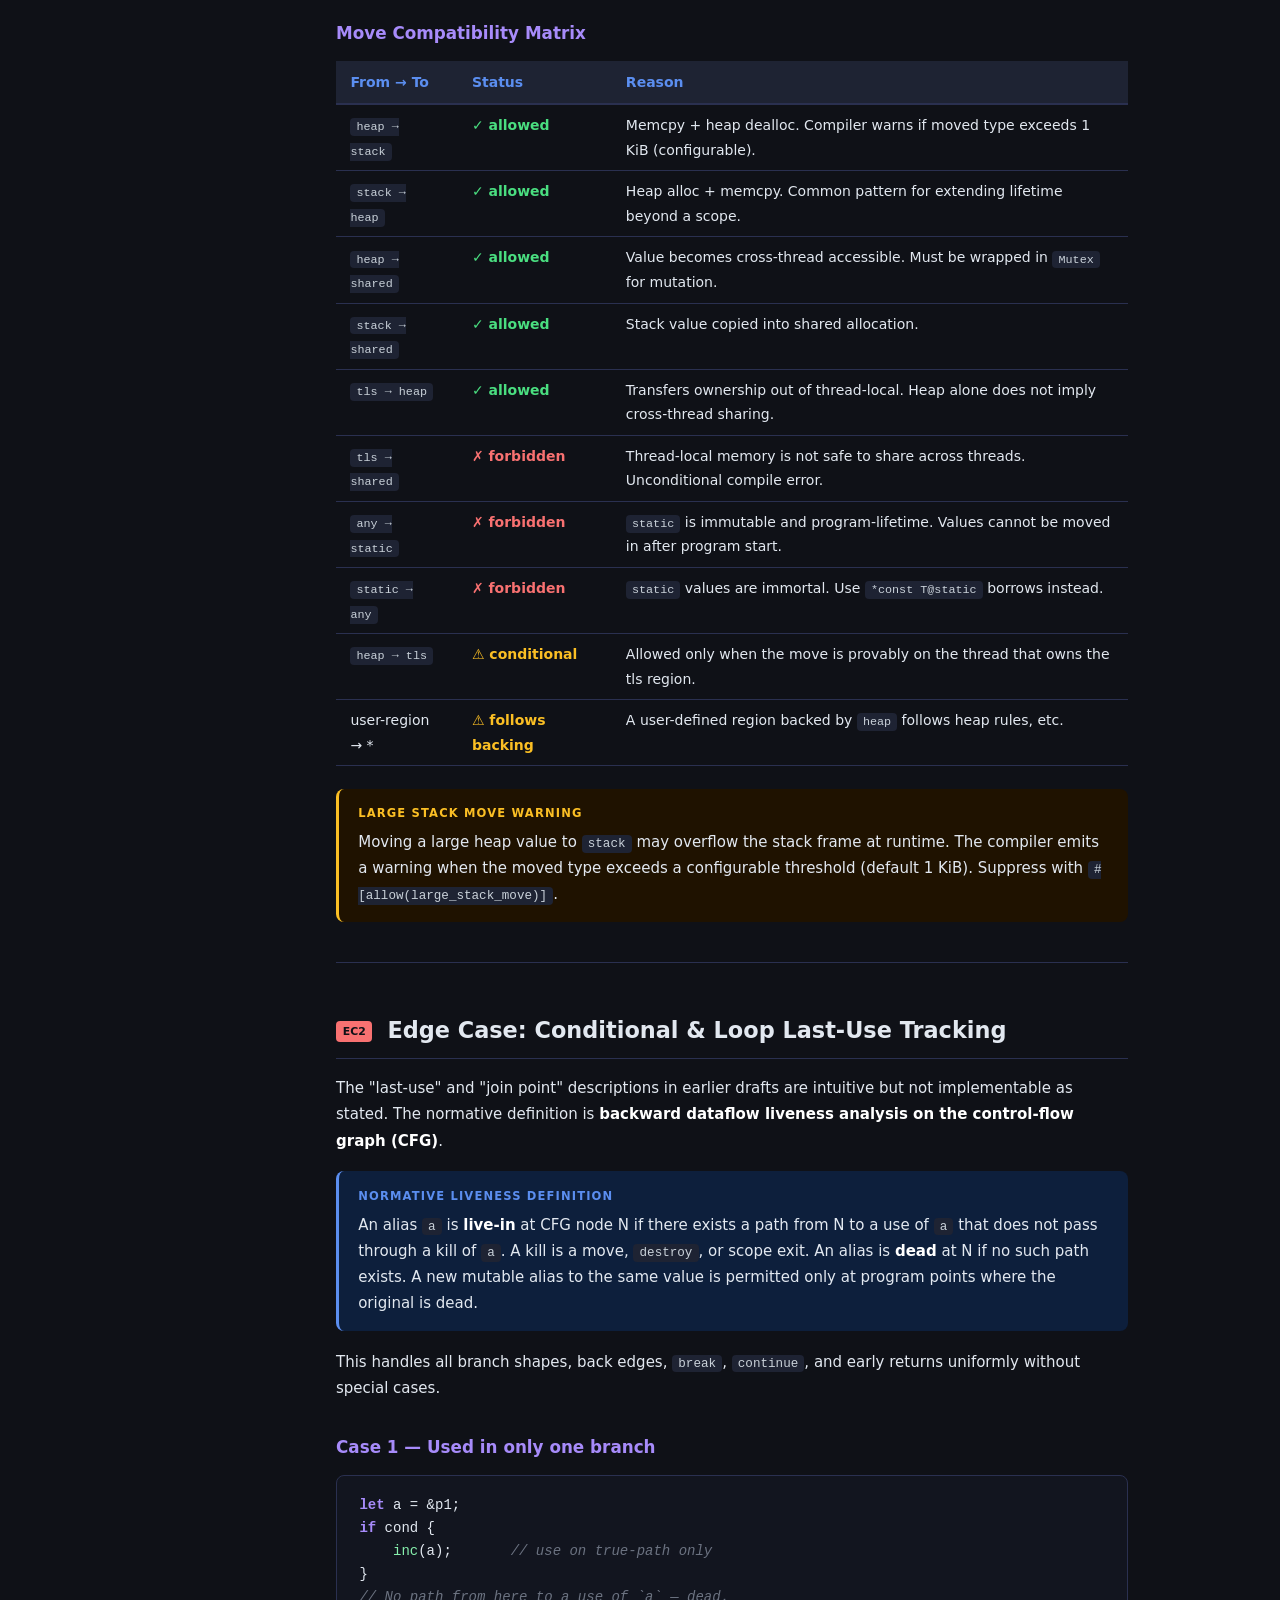
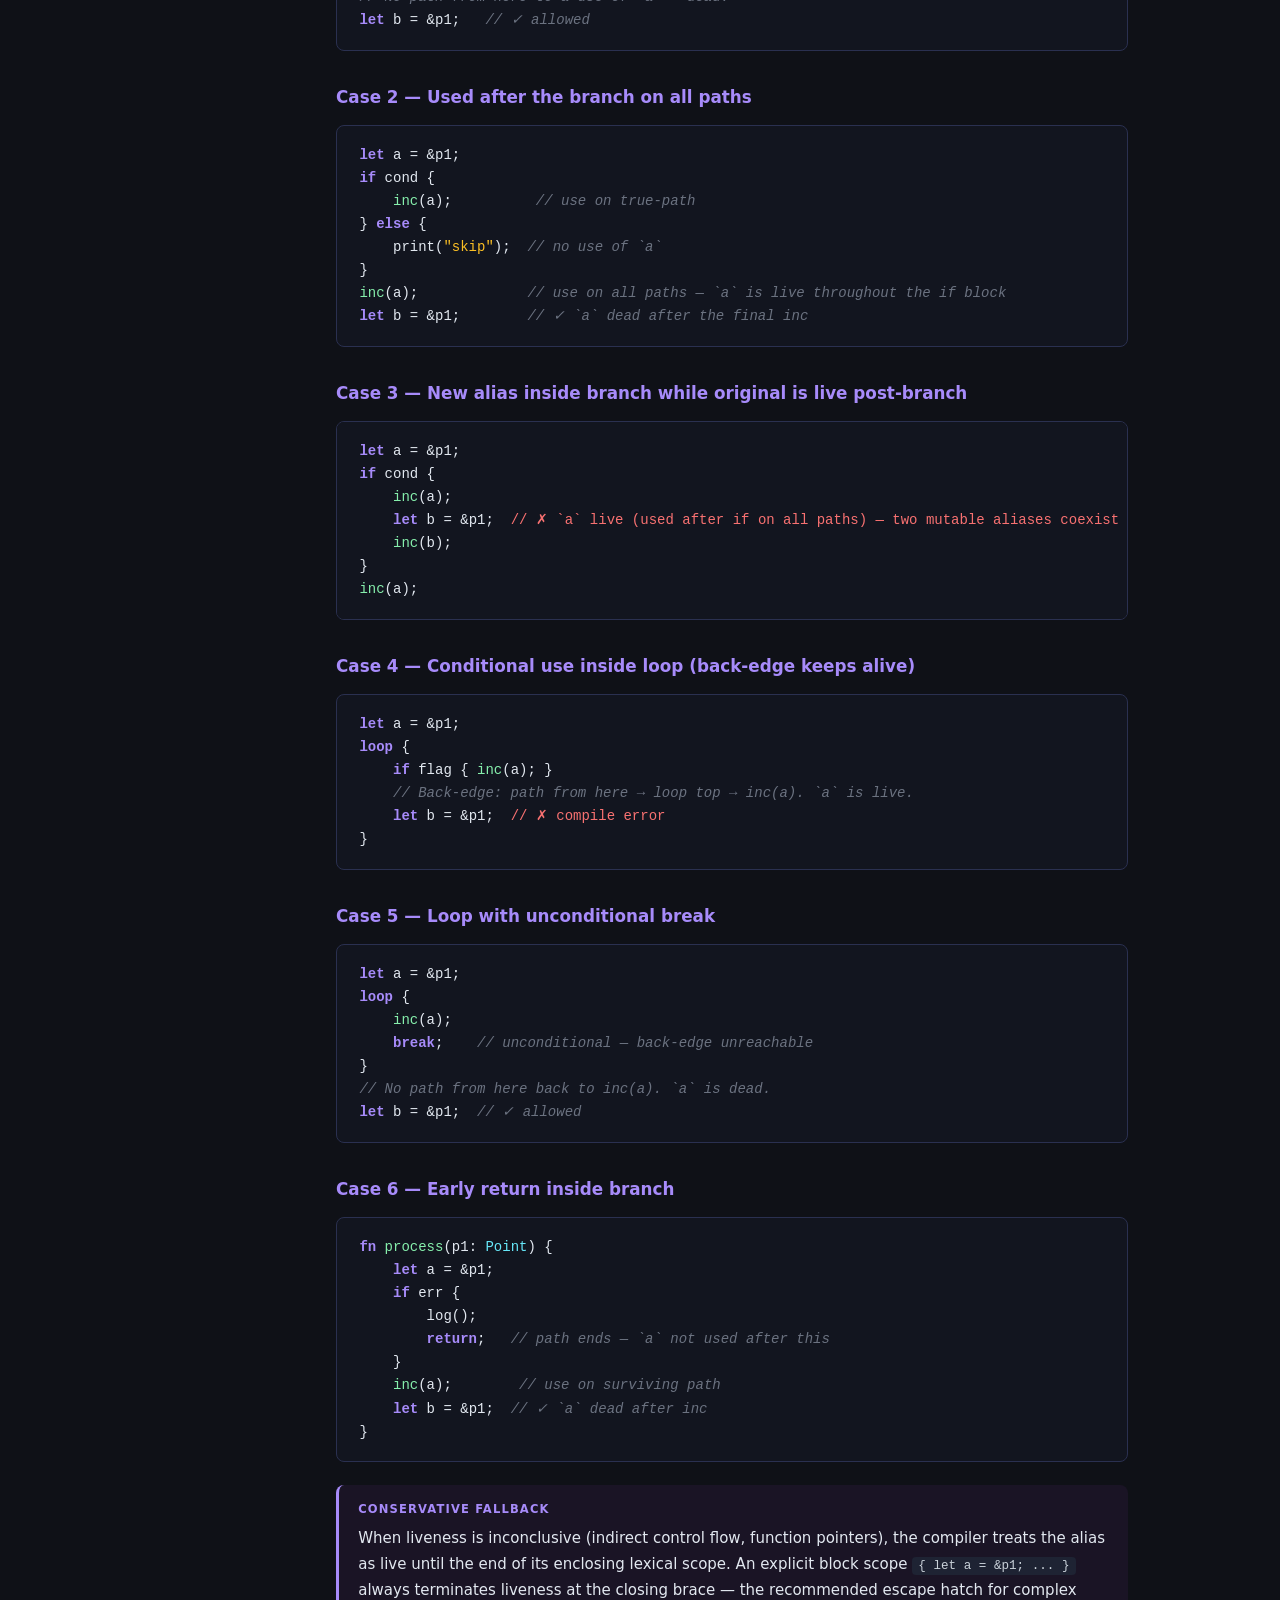
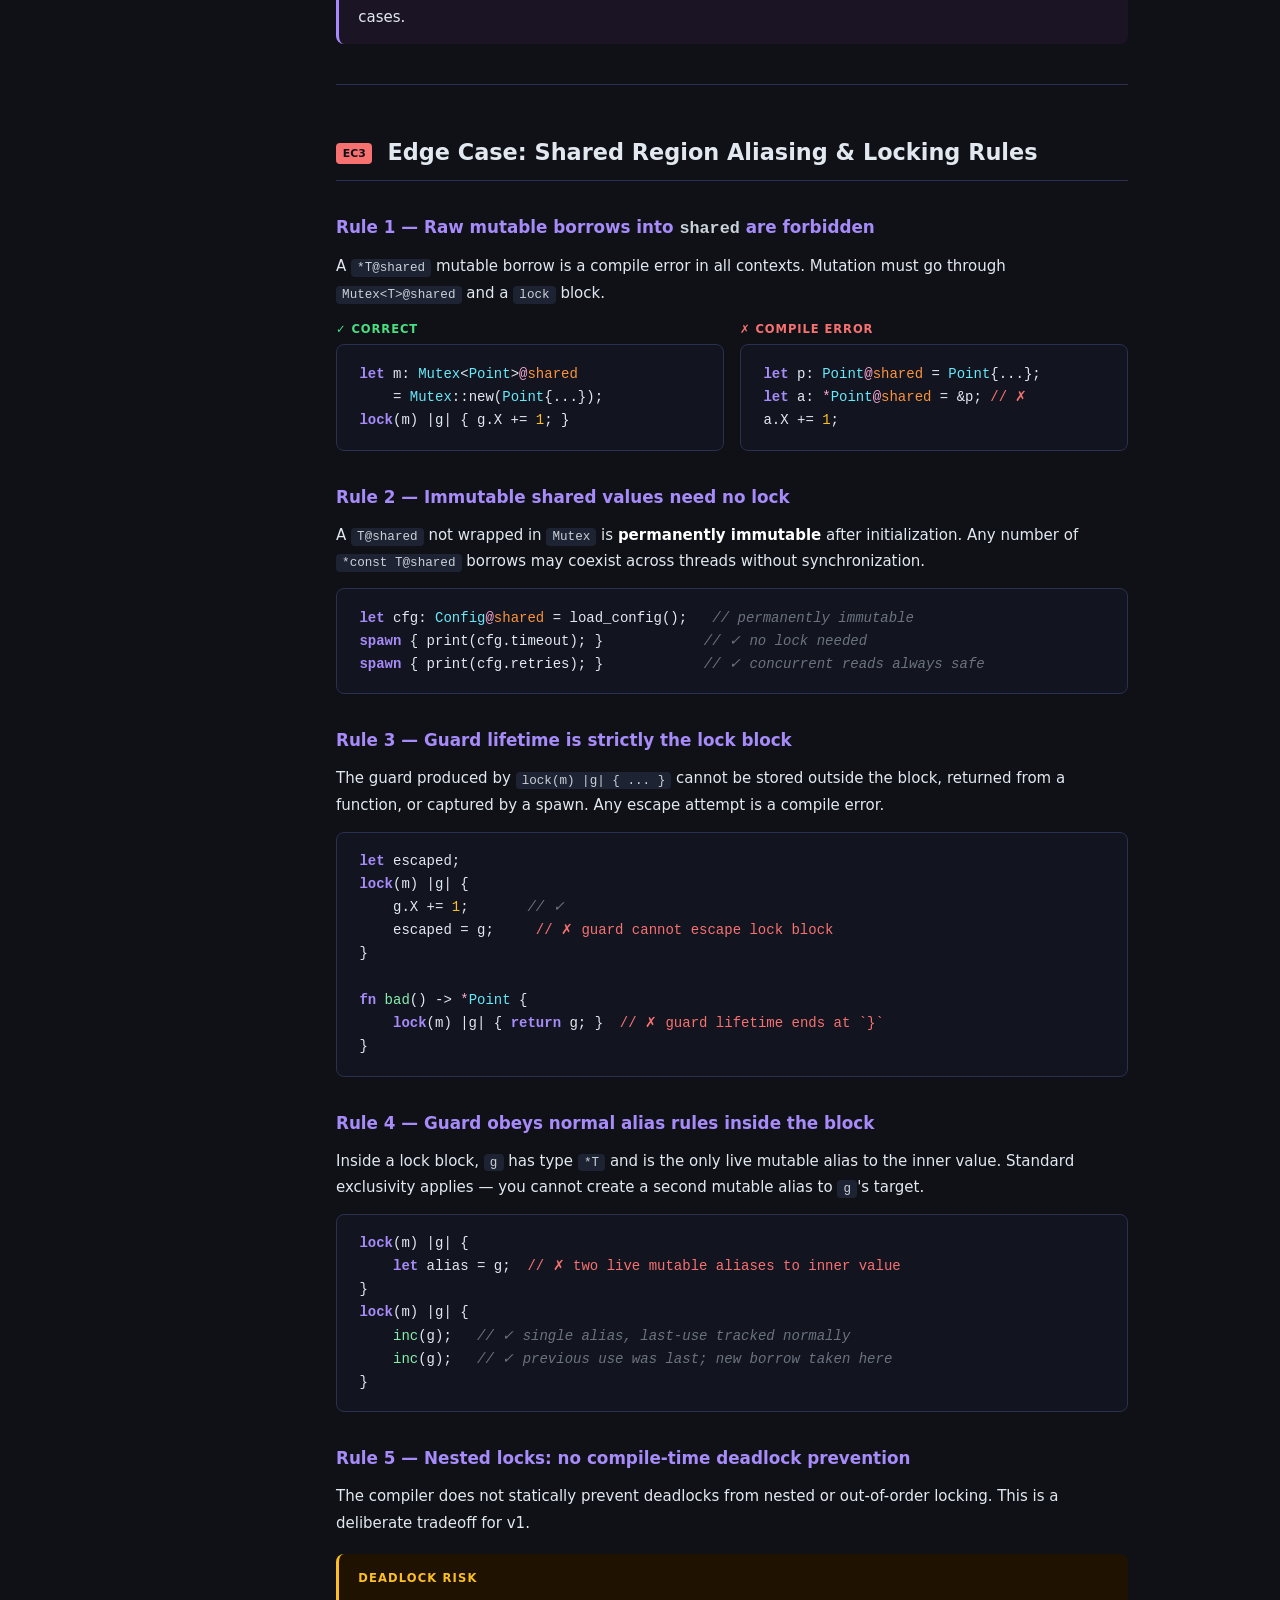
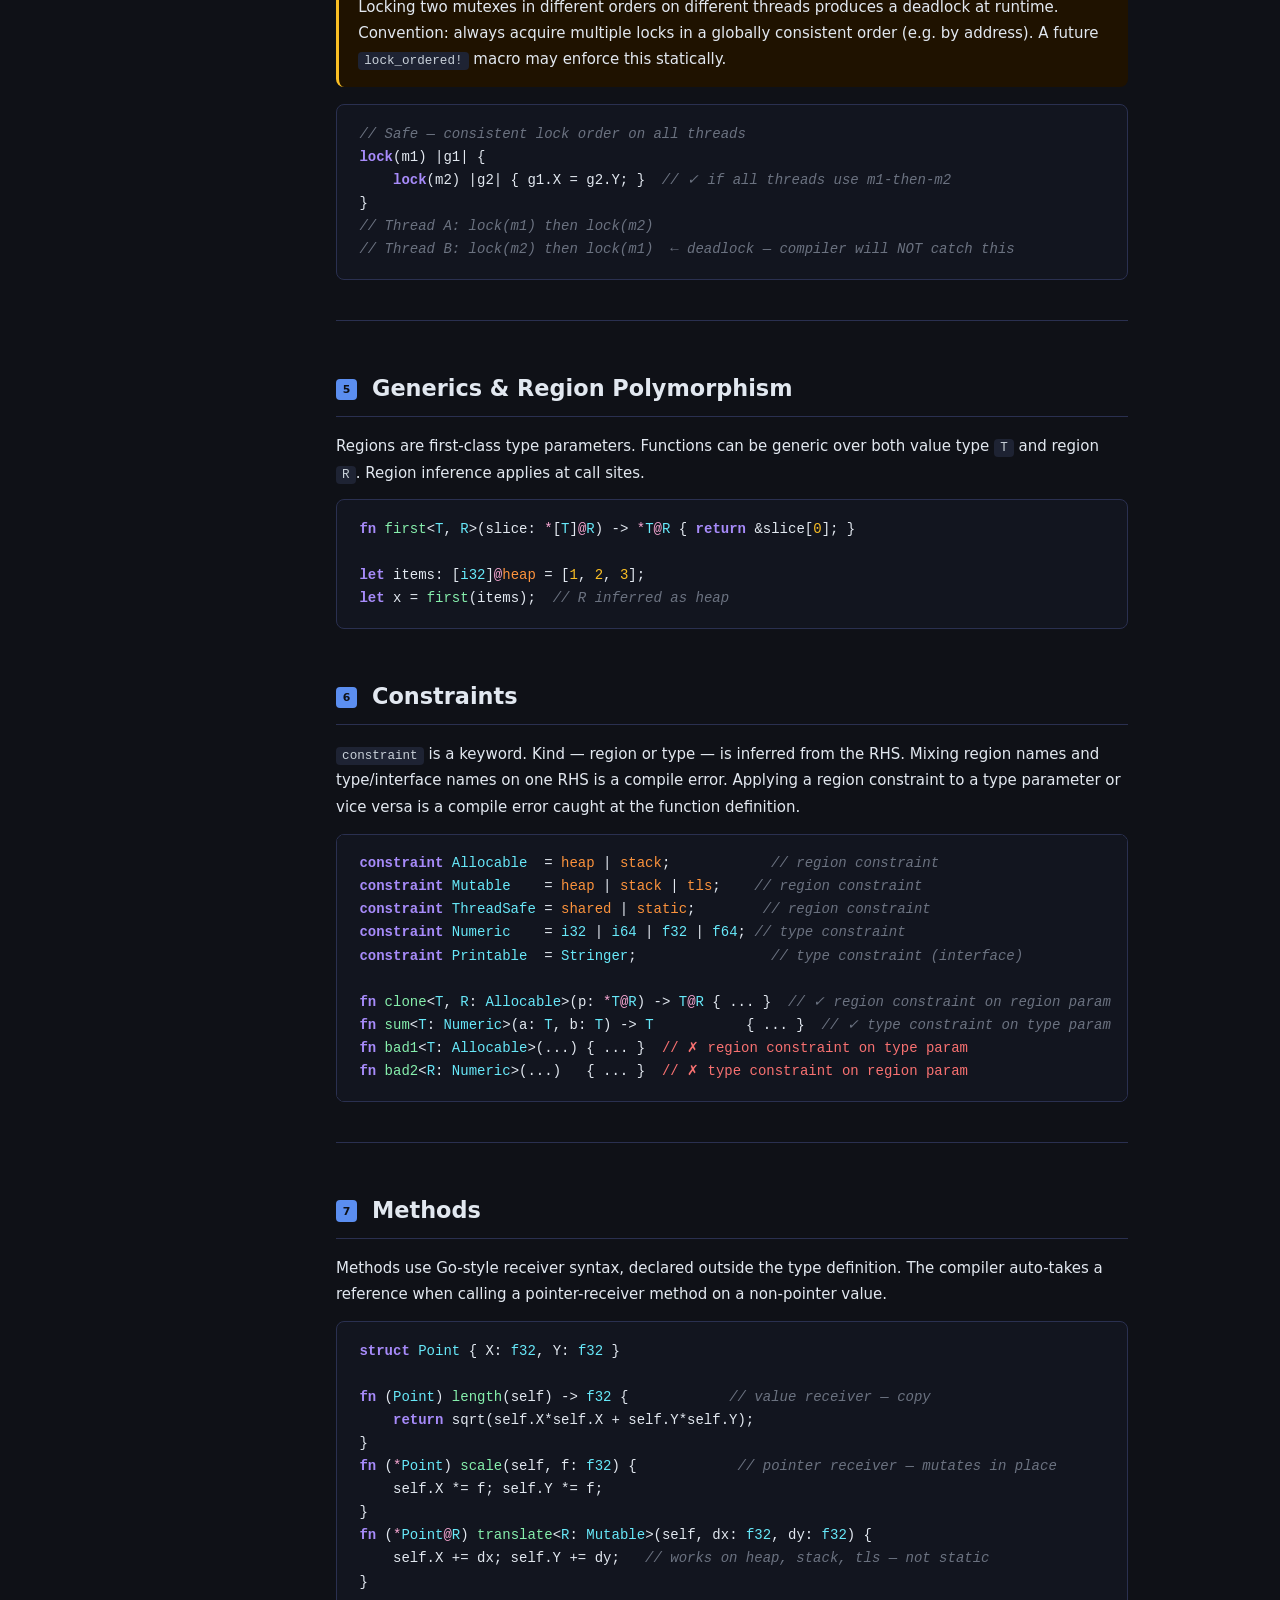
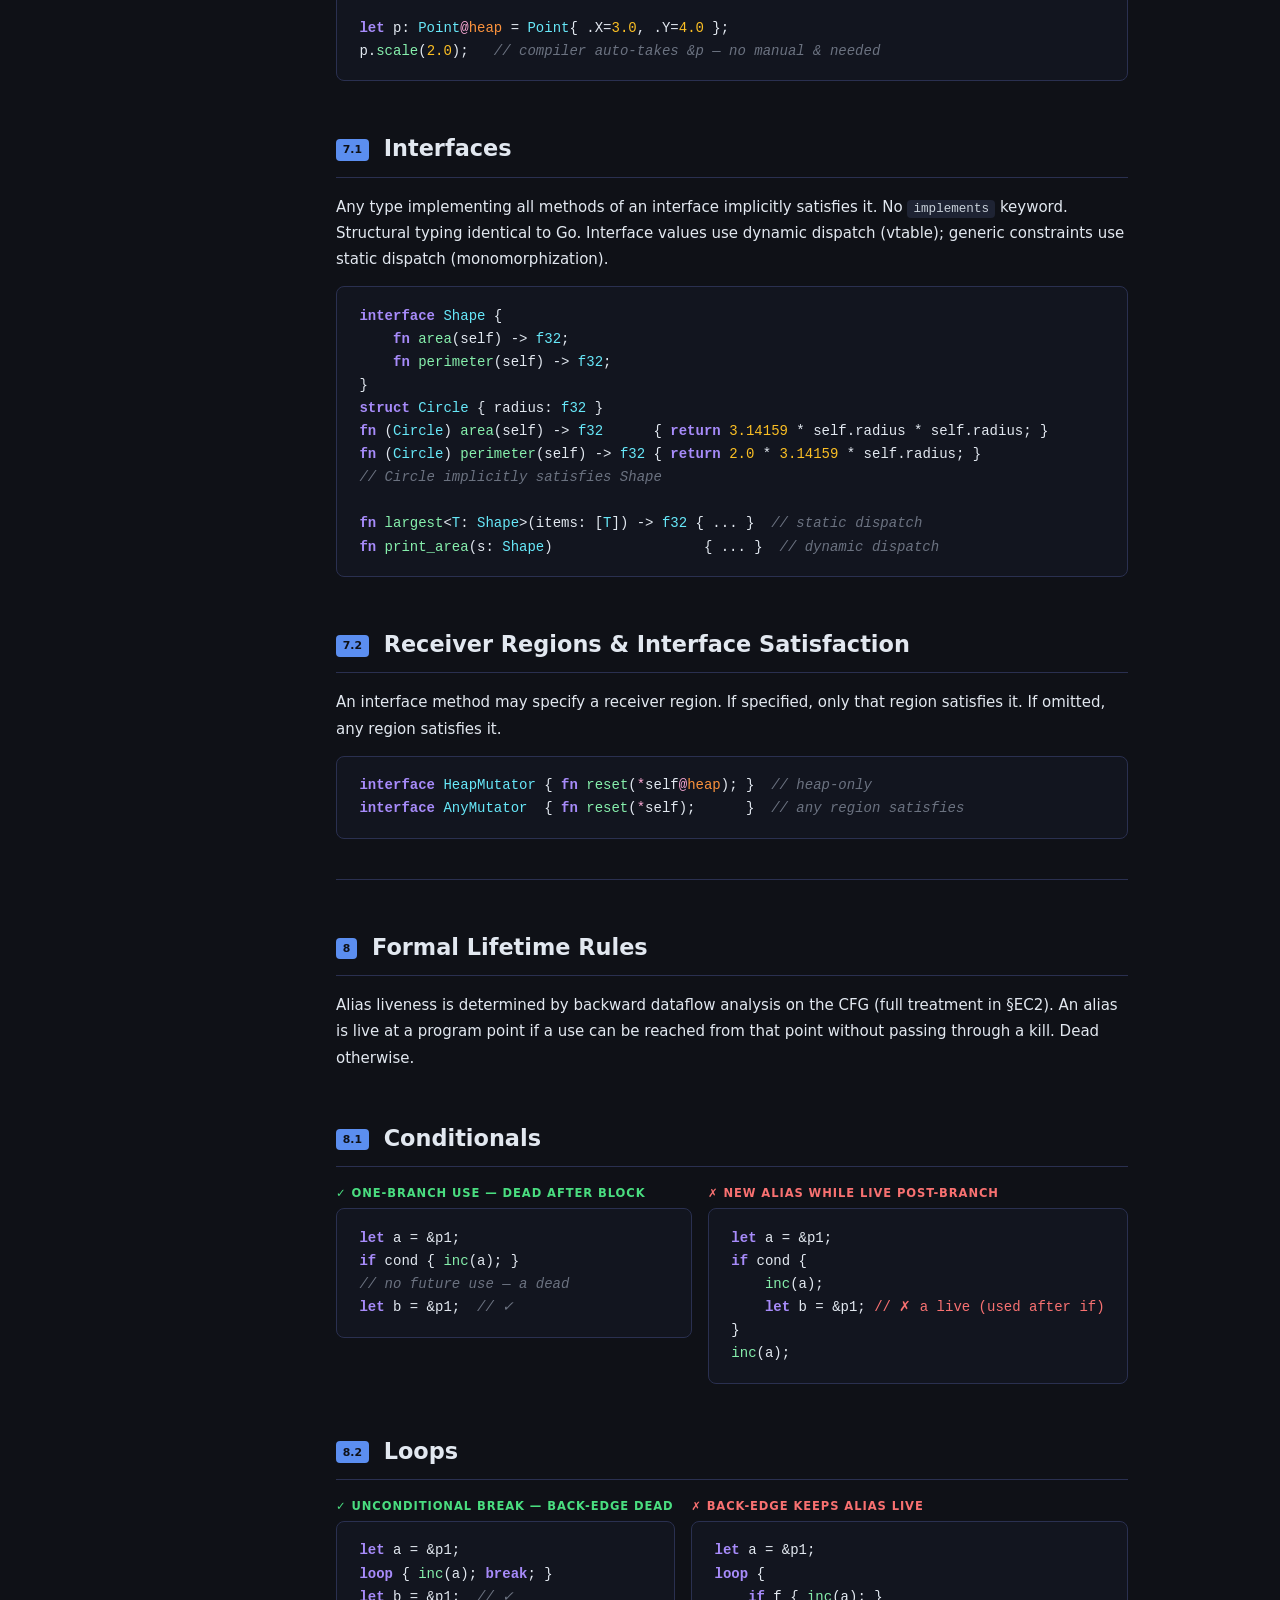
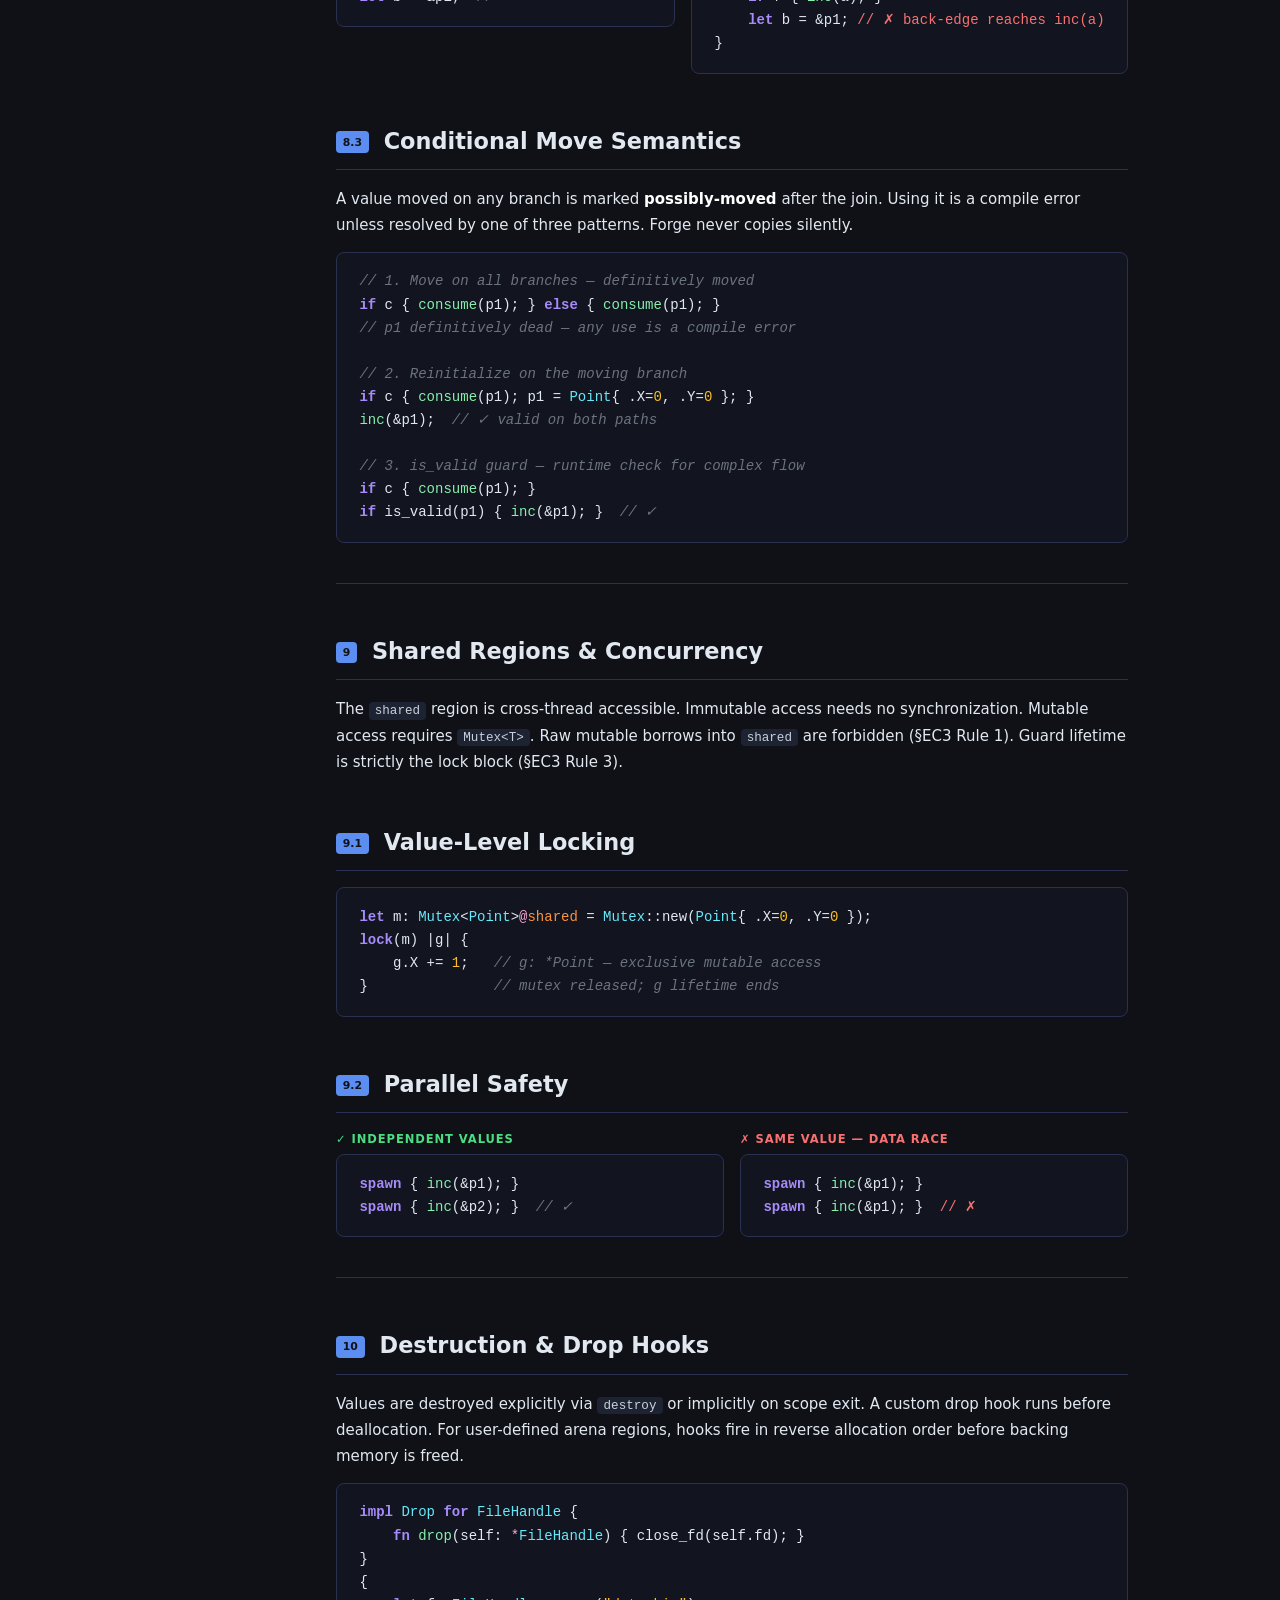
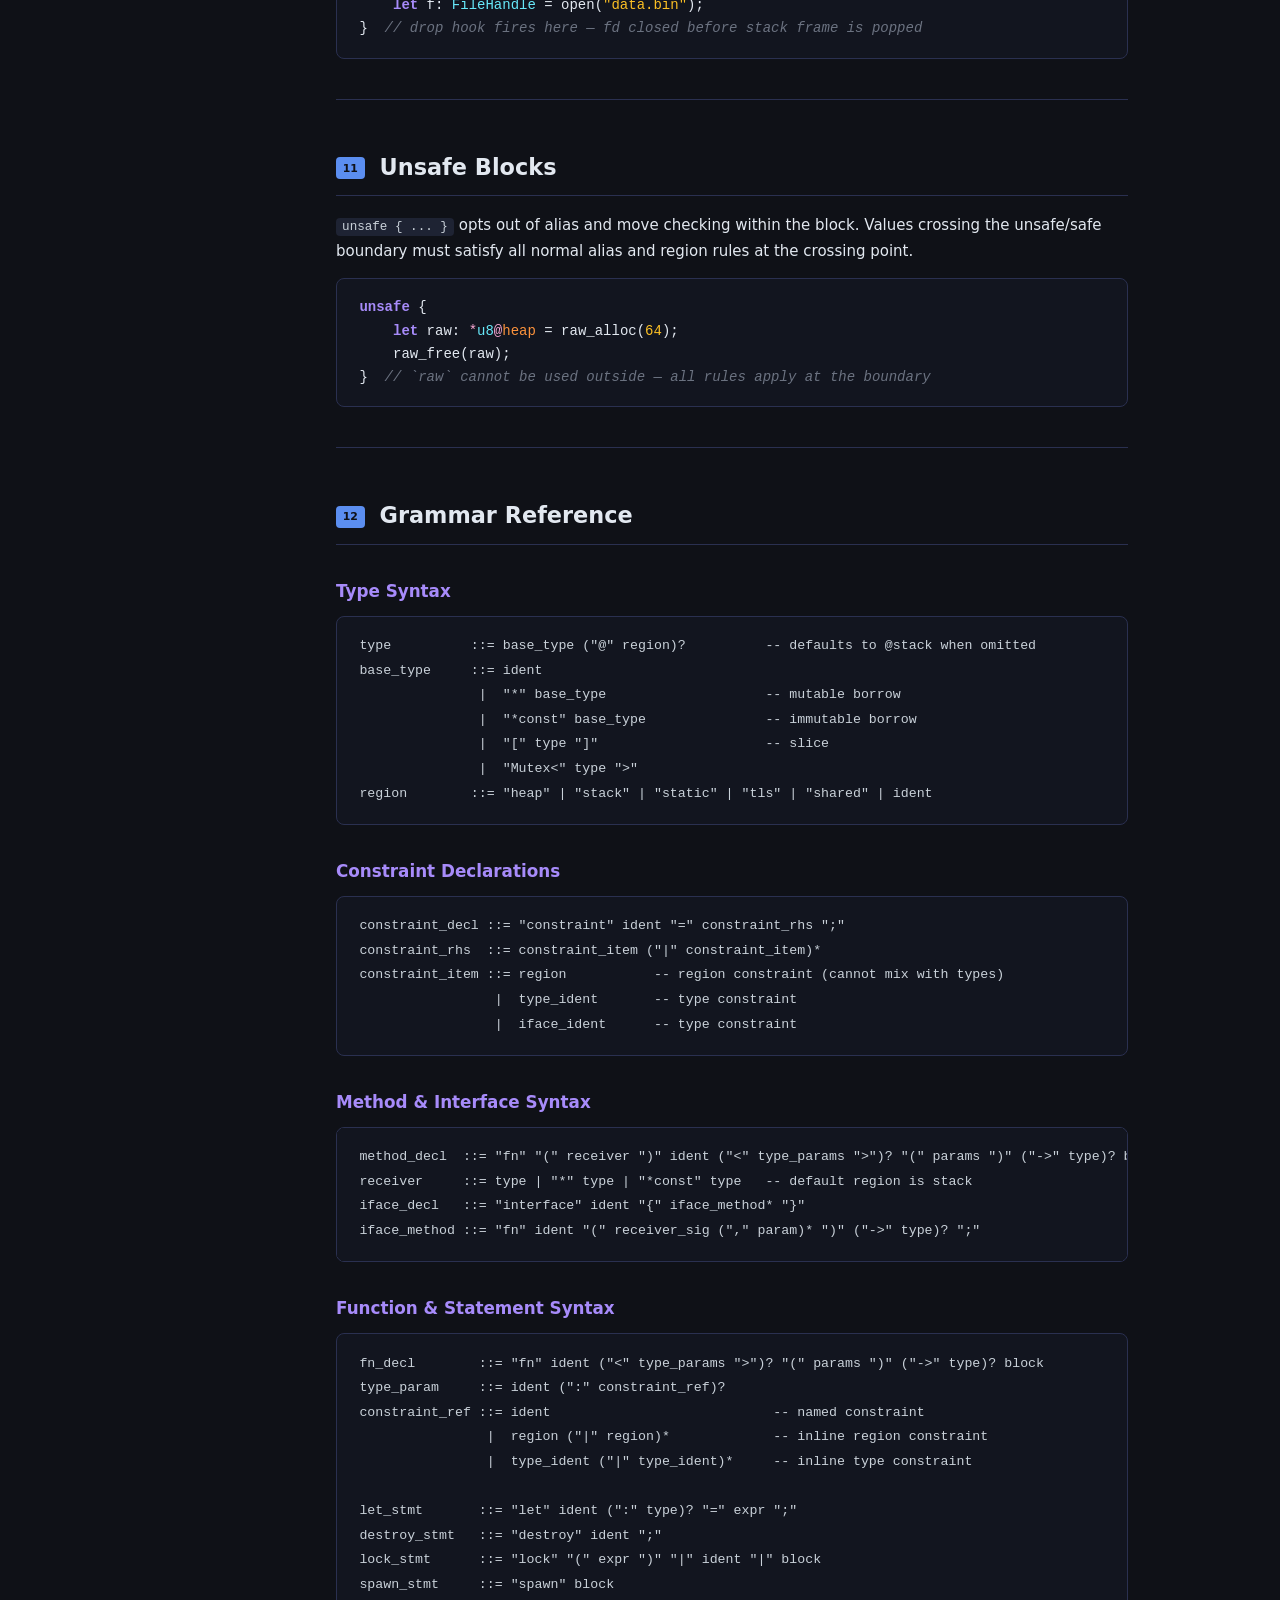
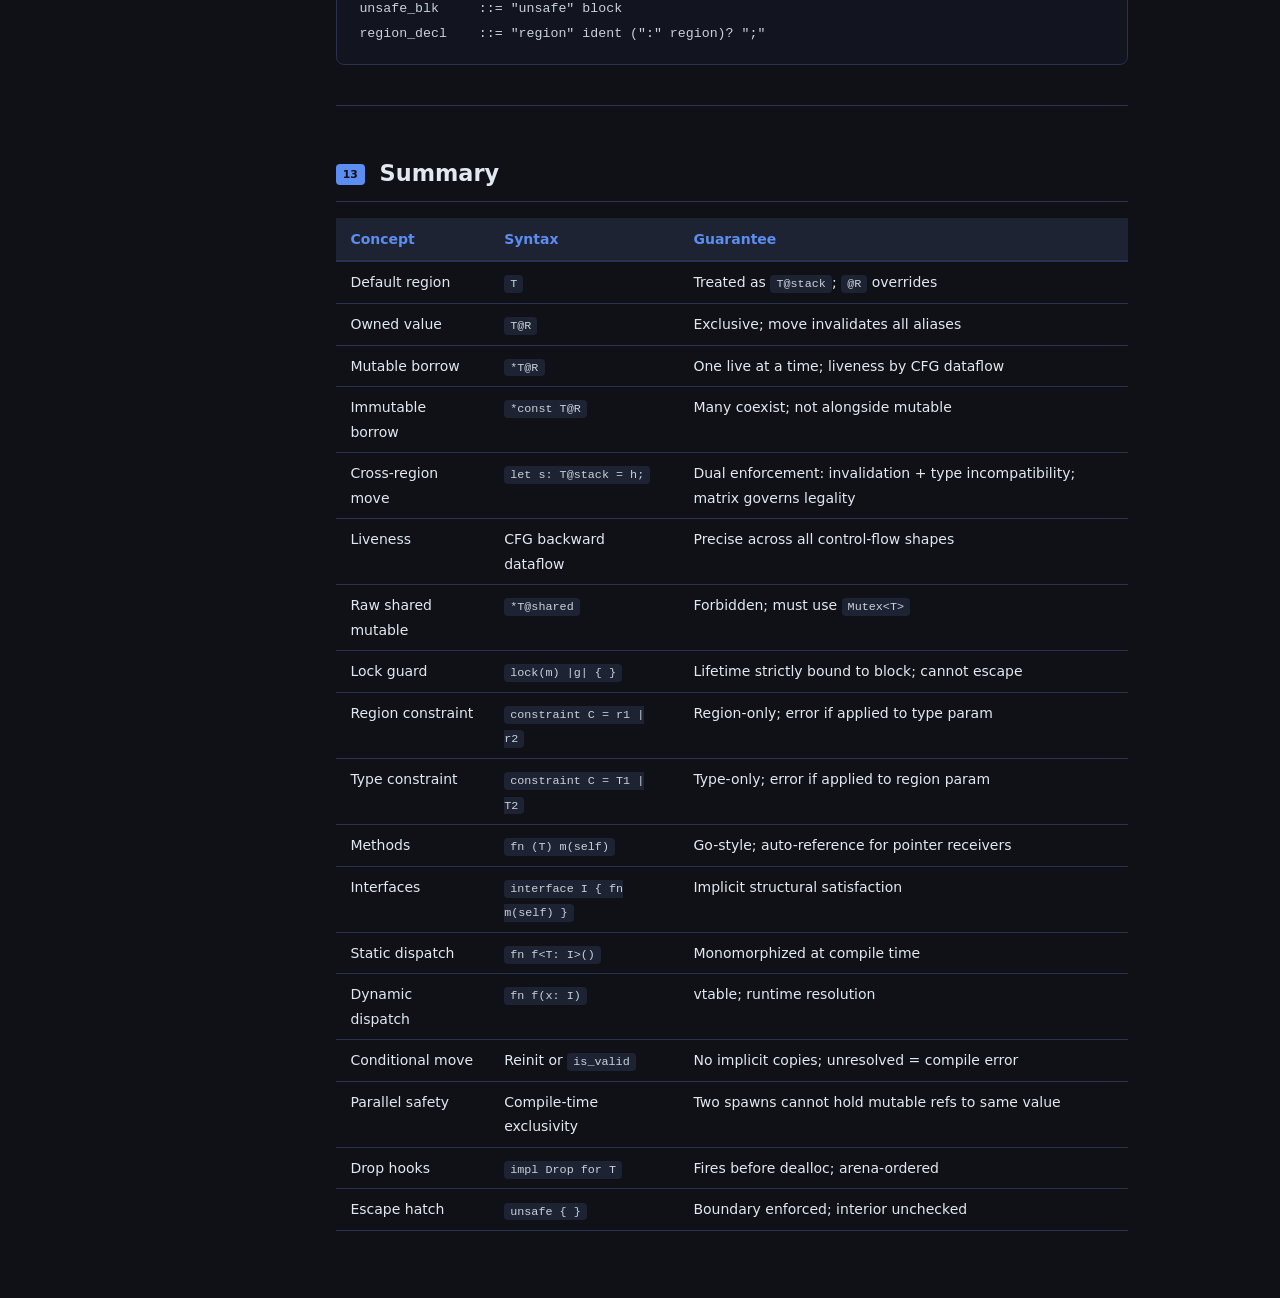
==== commit f69dade3: "Update index.html" ====
--- a/index.html
+++ b/index.html
@@ -6,846 +6,517 @@
 <title>Forge Language — Core Design Specification</title>
 <style>
   :root {
-    --bg: #0f1117;
-    --surface: #181c27;
-    --surface2: #1e2333;
-    --border: #2a3050;
-    --accent: #5b8ef0;
-    --accent2: #a78bfa;
-    --green: #4ade80;
-    --red: #f87171;
-    --yellow: #fbbf24;
-    --text: #e2e8f0;
-    --muted: #8892a4;
-    --code-bg: #12151f;
+    --bg:#0f1117;--surface:#181c27;--surface2:#1e2333;--border:#2a3050;
+    --accent:#5b8ef0;--accent2:#a78bfa;--green:#4ade80;--red:#f87171;
+    --yellow:#fbbf24;--text:#e2e8f0;--muted:#8892a4;--code-bg:#12151f;
   }
-
-  * { box-sizing: border-box; margin: 0; padding: 0; }
-
-  body {
-    font-family: 'Segoe UI', system-ui, sans-serif;
-    background: var(--bg);
-    color: var(--text);
-    line-height: 1.75;
-    font-size: 15px;
-  }
-
-  /* ── Layout ── */
-  .layout { display: flex; min-height: 100vh; }
-
-  nav {
-    width: 260px;
-    min-width: 260px;
-    background: var(--surface);
-    border-right: 1px solid var(--border);
-    padding: 2rem 0;
-    position: sticky;
-    top: 0;
-    height: 100vh;
-    overflow-y: auto;
-  }
-
-  nav .logo {
-    padding: 0 1.5rem 1.5rem;
-    border-bottom: 1px solid var(--border);
-    margin-bottom: 1rem;
-  }
-  nav .logo h1 { font-size: 1.25rem; font-weight: 700; color: var(--accent); letter-spacing: 0.05em; }
-  nav .logo span { font-size: 0.75rem; color: var(--muted); }
-
-  nav a {
-    display: block;
-    padding: 0.35rem 1.5rem;
-    color: var(--muted);
-    text-decoration: none;
-    font-size: 0.85rem;
-    transition: color 0.15s;
-  }
-  nav a:hover { color: var(--text); }
-  nav a.section-title {
-    color: var(--text);
-    font-weight: 600;
-    font-size: 0.8rem;
-    letter-spacing: 0.08em;
-    text-transform: uppercase;
-    padding-top: 1.25rem;
-    color: var(--muted);
-    cursor: default;
-  }
-  nav a.sub { padding-left: 2.25rem; }
-
-  main {
-    flex: 1;
-    padding: 3rem 4rem;
-    max-width: 900px;
-  }
-
-  /* ── Typography ── */
-  h1 { font-size: 2.2rem; font-weight: 800; color: var(--accent); margin-bottom: 0.4rem; }
-  h2 { font-size: 1.45rem; font-weight: 700; color: var(--text); margin: 3rem 0 1rem;
-       padding-bottom: 0.5rem; border-bottom: 1px solid var(--border); }
-  h3 { font-size: 1.1rem; font-weight: 600; color: var(--accent2); margin: 2rem 0 0.75rem; }
-  h4 { font-size: 0.95rem; font-weight: 600; color: var(--yellow); margin: 1.5rem 0 0.5rem; }
-  p  { margin-bottom: 0.9rem; color: var(--text); }
-  ul, ol { margin: 0.5rem 0 1rem 1.5rem; }
-  li { margin-bottom: 0.35rem; }
-  strong { color: #fff; }
-
-  .subtitle { color: var(--muted); font-size: 1rem; margin-bottom: 2rem; }
-  .version-bar {
-    display: inline-flex; gap: 1.5rem; align-items: center;
-    background: var(--surface2); border: 1px solid var(--border);
-    border-radius: 8px; padding: 0.5rem 1rem; margin-bottom: 2.5rem;
-    font-size: 0.8rem; color: var(--muted);
-  }
-  .version-bar span strong { color: var(--accent); }
-
-  /* ── Code ── */
-  pre {
-    background: var(--code-bg);
-    border: 1px solid var(--border);
-    border-radius: 8px;
-    padding: 1.25rem 1.5rem;
-    overflow-x: auto;
-    margin: 1rem 0 1.5rem;
-    font-size: 0.875rem;
-    line-height: 1.6;
-  }
-  code {
-    font-family: 'Cascadia Code', 'Fira Code', 'Consolas', monospace;
-    color: #c9d1d9;
-  }
-  pre code { color: inherit; }
-
-  /* Syntax highlighting via spans */
-  .kw  { color: #a78bfa; font-weight: 600; }  /* keywords */
-  .ty  { color: #67e8f9; }                     /* types */
-  .fn  { color: #86efac; }                     /* function names */
-  .cm  { color: #6b7280; font-style: italic; } /* comments */
-  .st  { color: #fbbf24; }                     /* strings / values */
-  .op  { color: #f9a8d4; }                     /* operators */
-  .reg { color: #fb923c; }                     /* regions */
-  .err { color: #f87171; }                     /* errors */
-  .ok  { color: #4ade80; }                     /* ok markers */
-
-  /* ── Callout boxes ── */
-  .box {
-    border-radius: 8px;
-    padding: 1rem 1.25rem;
-    margin: 1.25rem 0;
-    border-left: 3px solid;
-  }
-  .box.rule    { background: #0d1f3c; border-color: var(--accent); }
-  .box.warn    { background: #1f1200; border-color: var(--yellow); }
-  .box.error   { background: #1f0d0d; border-color: var(--red); }
-  .box.ok      { background: #0d1f10; border-color: var(--green); }
-  .box.note    { background: #1a1425; border-color: var(--accent2); }
-  .box p:last-child { margin-bottom: 0; }
-  .box-title { font-size: 0.75rem; font-weight: 700; letter-spacing: 0.1em;
-               text-transform: uppercase; margin-bottom: 0.4rem; }
-  .box.rule  .box-title { color: var(--accent); }
-  .box.warn  .box-title { color: var(--yellow); }
-  .box.error .box-title { color: var(--red); }
-  .box.ok    .box-title { color: var(--green); }
-  .box.note  .box-title { color: var(--accent2); }
-
-  /* ── Tables ── */
-  table { width: 100%; border-collapse: collapse; margin: 1rem 0 1.5rem; font-size: 0.875rem; }
-  th { background: var(--surface2); color: var(--accent); font-weight: 600;
-       padding: 0.6rem 1rem; text-align: left; border-bottom: 2px solid var(--border); }
-  td { padding: 0.55rem 1rem; border-bottom: 1px solid var(--border); vertical-align: top; }
-  tr:hover td { background: var(--surface2); }
-  td code { background: var(--surface2); padding: 0.1rem 0.35rem; border-radius: 4px; font-size: 0.8rem; }
-
-  /* ── Section dividers ── */
-  .section-num {
-    display: inline-block;
-    background: var(--accent);
-    color: #0f1117;
-    font-size: 0.7rem;
-    font-weight: 800;
-    padding: 0.1rem 0.45rem;
-    border-radius: 4px;
-    margin-right: 0.5rem;
-    vertical-align: middle;
-  }
-
-  /* ── Grammar box ── */
-  .grammar {
-    background: var(--code-bg);
-    border: 1px solid var(--border);
-    border-radius: 8px;
-    padding: 1.25rem 1.5rem;
-    font-family: 'Cascadia Code', 'Fira Code', monospace;
-    font-size: 0.85rem;
-    line-height: 1.8;
-    color: #c9d1d9;
-  }
-  .grammar .nt  { color: var(--accent2); }
-  .grammar .lit { color: var(--yellow); }
-  .grammar .opt { color: var(--muted); }
-
-  /* ── Divider ── */
-  hr { border: none; border-top: 1px solid var(--border); margin: 2.5rem 0; }
-
-  /* ── inline code ── */
-  p code, li code, td code {
-    background: var(--surface2);
-    padding: 0.15rem 0.4rem;
-    border-radius: 4px;
-    font-size: 0.85em;
-    color: #c9d1d9;
-  }
-
-  .two-col { display: grid; grid-template-columns: 1fr 1fr; gap: 1rem; margin: 1rem 0; }
-  .two-col pre { margin: 0; }
-  .two-col .label { font-size: 0.75rem; font-weight: 700; letter-spacing: 0.08em;
-                    text-transform: uppercase; margin-bottom: 0.35rem; }
-  .two-col .label.ok  { color: var(--green); }
-  .two-col .label.err { color: var(--red); }
+  *{box-sizing:border-box;margin:0;padding:0}
+  body{font-family:'Segoe UI',system-ui,sans-serif;background:var(--bg);color:var(--text);line-height:1.75;font-size:15px}
+  .layout{display:flex;min-height:100vh}
+  nav{width:272px;min-width:272px;background:var(--surface);border-right:1px solid var(--border);padding:2rem 0;position:sticky;top:0;height:100vh;overflow-y:auto}
+  nav .logo{padding:0 1.5rem 1.5rem;border-bottom:1px solid var(--border);margin-bottom:1rem}
+  nav .logo h1{font-size:1.25rem;font-weight:700;color:var(--accent);letter-spacing:.05em}
+  nav .logo span{font-size:.75rem;color:var(--muted)}
+  nav a{display:block;padding:.3rem 1.5rem;color:var(--muted);text-decoration:none;font-size:.83rem;transition:color .15s}
+  nav a:hover{color:var(--text)}
+  nav a.hd{color:var(--muted);font-weight:600;font-size:.74rem;letter-spacing:.08em;text-transform:uppercase;padding-top:1.2rem;cursor:default}
+  nav a.sub{padding-left:2.25rem}
+  main{flex:1;padding:3rem 4rem;max-width:920px}
+  h1{font-size:2.2rem;font-weight:800;color:var(--accent);margin-bottom:.4rem}
+  h2{font-size:1.4rem;font-weight:700;color:var(--text);margin:3rem 0 1rem;padding-bottom:.5rem;border-bottom:1px solid var(--border)}
+  h3{font-size:1.05rem;font-weight:600;color:var(--accent2);margin:2rem 0 .6rem}
+  p{margin-bottom:.85rem}
+  ul,ol{margin:.4rem 0 .9rem 1.5rem}
+  li{margin-bottom:.3rem}
+  strong{color:#fff}
+  .subtitle{color:var(--muted);font-size:1rem;margin-bottom:1.75rem}
+  .vbar{display:inline-flex;gap:1.5rem;align-items:center;background:var(--surface2);border:1px solid var(--border);border-radius:8px;padding:.5rem 1rem;margin-bottom:2.5rem;font-size:.8rem;color:var(--muted)}
+  .vbar span strong{color:var(--accent)}
+  pre{background:var(--code-bg);border:1px solid var(--border);border-radius:8px;padding:1.1rem 1.4rem;overflow-x:auto;margin:.8rem 0 1.4rem;font-size:.875rem;line-height:1.65}
+  code{font-family:'Cascadia Code','Fira Code','Consolas',monospace;color:#c9d1d9}
+  pre code{color:inherit}
+  p code,li code,td code{background:var(--surface2);padding:.12rem .38rem;border-radius:4px;font-size:.84em;color:#c9d1d9;font-family:'Cascadia Code','Fira Code','Consolas',monospace}
+  .kw{color:#a78bfa;font-weight:600}.ty{color:#67e8f9}.fn{color:#86efac}
+  .cm{color:#6b7280;font-style:italic}.st{color:#fbbf24}.op{color:#f9a8d4}
+  .reg{color:#fb923c}.err{color:#f87171}
+  .box{border-radius:8px;padding:.9rem 1.2rem;margin:1.1rem 0;border-left:3px solid}
+  .box.rule{background:#0d1f3c;border-color:var(--accent)}
+  .box.warn{background:#1f1200;border-color:var(--yellow)}
+  .box.note{background:#1a1425;border-color:var(--accent2)}
+  .box p:last-child{margin-bottom:0}
+  .bt{font-size:.72rem;font-weight:700;letter-spacing:.1em;text-transform:uppercase;margin-bottom:.35rem}
+  .box.rule .bt{color:var(--accent)}.box.warn .bt{color:var(--yellow)}.box.note .bt{color:var(--accent2)}
+  table{width:100%;border-collapse:collapse;margin:.8rem 0 1.4rem;font-size:.875rem}
+  th{background:var(--surface2);color:var(--accent);font-weight:600;padding:.55rem .9rem;text-align:left;border-bottom:2px solid var(--border)}
+  td{padding:.5rem .9rem;border-bottom:1px solid var(--border);vertical-align:top}
+  tr:hover td{background:var(--surface2)}
+  .sn{display:inline-block;background:var(--accent);color:#0f1117;font-size:.68rem;font-weight:800;padding:.08rem .42rem;border-radius:4px;margin-right:.45rem;vertical-align:middle}
+  .sn.ec{background:var(--red)}
+  .two{display:grid;grid-template-columns:1fr 1fr;gap:1rem;margin:.8rem 0}
+  .two pre{margin:0}
+  .lbl{font-size:.72rem;font-weight:700;letter-spacing:.08em;text-transform:uppercase;margin-bottom:.3rem}
+  .lbl.ok{color:var(--green)}.lbl.err{color:var(--red)}
+  .grammar{background:var(--code-bg);border:1px solid var(--border);border-radius:8px;padding:1.1rem 1.4rem;font-family:'Cascadia Code','Fira Code',monospace;font-size:.83rem;line-height:1.85;color:#c9d1d9;white-space:pre;overflow-x:auto}
+  hr{border:none;border-top:1px solid var(--border);margin:2.5rem 0}
+  .tok{color:var(--green);font-weight:700}.tno{color:var(--red);font-weight:700}.tcond{color:var(--yellow);font-weight:700}
 </style>
 </head>
 <body>
 <div class="layout">
-
-<!-- ── Sidebar ── -->
 <nav>
-  <div class="logo">
-    <h1>⚒ FORGE</h1>
-    <span>Language Specification v0.1</span>
-  </div>
-  <a class="section-title">Overview</a>
+  <div class="logo"><h1>&#9874; FORGE</h1><span>Language Specification v0.2</span></div>
+  <a class="hd">Overview</a>
   <a class="sub" href="#intro">Introduction</a>
   <a class="sub" href="#philosophy">Design Philosophy</a>
-
-  <a class="section-title">Memory Model</a>
+  <a class="hd">Memory Model</a>
   <a class="sub" href="#regions">Region Types</a>
+  <a class="sub" href="#defaultregion">Default Region</a>
   <a class="sub" href="#pointers">Pointers &amp; Ownership</a>
   <a class="sub" href="#raii">RAII &amp; Aliases</a>
-
-  <a class="section-title">Type System</a>
-  <a class="sub" href="#defaultregion">Default Region</a>
+  <a class="hd">Edge Cases &#9733;</a>
+  <a class="sub" href="#crossregion">EC1: Cross-Region Moves</a>
+  <a class="sub" href="#liveness">EC2: Liveness Analysis</a>
+  <a class="sub" href="#sharedaliasing">EC3: Shared Aliasing Rules</a>
+  <a class="hd">Type System</a>
   <a class="sub" href="#generics">Region Polymorphism</a>
   <a class="sub" href="#constraints">Constraints</a>
-
-  <a class="section-title">Methods &amp; Interfaces</a>
+  <a class="hd">Methods &amp; Interfaces</a>
   <a class="sub" href="#methods">Methods</a>
   <a class="sub" href="#interfaces">Interfaces</a>
   <a class="sub" href="#receiver-regions">Receiver Regions</a>
-
-  <a class="section-title">Lifetimes</a>
+  <a class="hd">Lifetimes</a>
   <a class="sub" href="#lifetime-rules">Formal Lifetime Rules</a>
   <a class="sub" href="#conditionals">Conditionals</a>
   <a class="sub" href="#loops">Loops</a>
   <a class="sub" href="#condmove">Conditional Moves</a>
-
-  <a class="section-title">Concurrency</a>
+  <a class="hd">Concurrency</a>
   <a class="sub" href="#shared">Shared Regions</a>
   <a class="sub" href="#locks">Value-Level Locking</a>
   <a class="sub" href="#parallel">Parallel Safety</a>
-
-  <a class="section-title">Advanced</a>
-  <a class="sub" href="#destruction">Destruction &amp; RAII hooks</a>
+  <a class="hd">Advanced</a>
+  <a class="sub" href="#destruction">Destruction &amp; Drop Hooks</a>
   <a class="sub" href="#unsafe">Unsafe Blocks</a>
   <a class="sub" href="#grammar">Grammar Reference</a>
+  <a class="sub" href="#summary">Summary Table</a>
 </nav>
 
-<!-- ── Main ── -->
 <main>
-
-  <!-- HEADER -->
-  <h1>Forge Language</h1>
-  <p class="subtitle">Core Design Specification</p>
-  <div class="version-bar">
-    <span>Version <strong>0.1-draft</strong></span>
-    <span>Status <strong>Design Phase</strong></span>
-    <span>Memory Model <strong>Region-Owned</strong></span>
-  </div>
-
-  <!-- ── 1. INTRODUCTION ── -->
-  <h2 id="intro"><span class="section-num">1</span> Introduction</h2>
-  <p>Forge is a systems programming language designed for low-level control with compile-time memory and concurrency safety. It achieves this through a <strong>region-based ownership model</strong> with RAII-style lifetime tracking, eliminating the need for a garbage collector, explicit lifetime annotations, or verbose borrow checker gymnastics.</p>
-  <p>Forge targets developers who want Rust-level safety guarantees with a significantly lower annotation burden.</p>
-
-  <h3 id="philosophy">Design Philosophy</h3>
-  <ul>
-    <li><strong>Safety by default.</strong> Memory errors, data races, and use-after-free are compile-time errors, not runtime surprises.</li>
-    <li><strong>Minimal annotation.</strong> Lifetimes are inferred. Region parameters are explicit only when the programmer needs control.</li>
-    <li><strong>No hidden costs.</strong> Every memory operation has a clear, predictable meaning. No GC pauses, no implicit copies.</li>
-    <li><strong>Beginner approachability.</strong> The mental model — regions own values, pointers borrow them, moves transfer them — is consistent and learnable.</li>
-  </ul>
-
-  <hr>
-
-  <!-- ── 2. REGIONS ── -->
-  <h2 id="regions"><span class="section-num">2</span> Memory Model &amp; Regions</h2>
-  <p>Regions are the fundamental unit of memory management in Forge. Every value lives in exactly one region. Regions control allocation strategy, lifetime, mutability defaults, and concurrency access.</p>
-
-  <div class="box rule">
-    <div class="box-title">Core Rule</div>
-    <p>Regions are <strong>linear</strong>. They cannot be copied; they can only be moved or borrowed via pointers. A value cannot silently exist in two regions at once.</p>
-  </div>
-
-  <h3>Built-in Region Types</h3>
-  <table>
-    <tr><th>Keyword</th><th>Allocation</th><th>Lifetime</th><th>Mutability Default</th><th>Cross-thread</th></tr>
-    <tr><td><code>heap</code></td><td>Dynamic</td><td>Explicit destroy or move</td><td>Mutable</td><td>No (unless <code>shared</code>)</td></tr>
-    <tr><td><code>stack</code></td><td>Local frame</td><td>End of enclosing scope</td><td>Mutable</td><td>No</td></tr>
-    <tr><td><code>static</code></td><td>Program lifetime</td><td>Forever</td><td>Immutable</td><td>Yes (read-only)</td></tr>
-    <tr><td><code>tls</code></td><td>Thread-local</td><td>Thread lifetime</td><td>Mutable</td><td>No</td></tr>
-    <tr><td><code>shared</code></td><td>Dynamic</td><td>Explicit</td><td>Requires lock</td><td>Yes</td></tr>
-  </table>
-
-  <h3>Declaring Values in Regions</h3>
-  <pre><code><span class="kw">let</span> p1: <span class="ty">Point</span><span class="op">@</span><span class="reg">heap</span>   = <span class="ty">Point</span>{ .X=<span class="st">0</span>, .Y=<span class="st">0</span> };
-<span class="kw">let</span> p2: <span class="ty">Point</span><span class="op">@</span><span class="reg">stack</span>  = <span class="ty">Point</span>{ .X=<span class="st">1</span>, .Y=<span class="st">1</span> };
-<span class="kw">let</span> p3: <span class="ty">Point</span><span class="op">@</span><span class="reg">static</span> = <span class="ty">Point</span>{ .X=<span class="st">0</span>, .Y=<span class="st">0</span> }; <span class="cm">// immutable by default</span></code></pre>
-
-  <h3>User-Defined Regions</h3>
-  <p>Programmers can declare named regions for arena-style allocation or custom storage lifetimes. A user-defined region can have a custom <strong>drop hook</strong> (see §8), which runs when the region goes out of scope, freeing all contained memory in one operation.</p>
-  <pre><code><span class="kw">region</span> scratch: <span class="reg">heap</span>;          <span class="cm">// heap-backed named region</span>
-<span class="kw">let</span> buf: <span class="ty">Buffer</span><span class="op">@</span>scratch = ...;  <span class="cm">// lives in the scratch arena</span>
-<span class="cm">// when `scratch` exits scope, all contents are freed at once</span></code></pre>
-
-  <hr>
-
-  <!-- ── 3. POINTERS & OWNERSHIP ── -->
-  <h2 id="pointers"><span class="section-num">3</span> Pointers &amp; Ownership</h2>
-
-  <table>
-    <tr><th>Syntax</th><th>Meaning</th><th>Ownership Transfer</th></tr>
-    <tr><td><code>T@R</code></td><td>Owned value in region R</td><td>Yes — moves ownership, invalidates source</td></tr>
-    <tr><td><code>*T@R</code></td><td>Mutable borrow (pointer) into region R</td><td>No — borrows, compiler tracks last-use</td></tr>
-    <tr><td><code>*const T@R</code></td><td>Immutable borrow into region R</td><td>No — read-only, multiple allowed concurrently</td></tr>
-  </table>
-
-  <div class="box rule">
-    <div class="box-title">Alias Invalidation Rule</div>
-    <p>Any alias (<code>*T@R</code> or <code>*const T@R</code>) to a value is automatically invalidated the moment that value is moved or destroyed. Using an invalidated alias is a compile-time error.</p>
-  </div>
-
-  <h3>Borrow vs. Move Example</h3>
-  <pre><code><span class="kw">fn</span> <span class="fn">inc</span>(p: <span class="op">*</span><span class="ty">Point</span><span class="op">@</span><span class="reg">heap</span>) {
-    p.X += <span class="st">1</span>;
-}
-
-<span class="kw">fn</span> <span class="fn">consume</span>(p: <span class="ty">Point</span><span class="op">@</span><span class="reg">heap</span>) {  <span class="cm">// takes ownership</span>
-    destroy p;
-}
-
-<span class="kw">let</span> p1: <span class="ty">Point</span><span class="op">@</span><span class="reg">heap</span> = <span class="ty">Point</span>{ .X=<span class="st">0</span>, .Y=<span class="st">0</span> };
-<span class="kw">let</span> a = &amp;p1;
-<span class="fn">inc</span>(a);       <span class="cm">// ✓ safe borrow</span>
-<span class="fn">consume</span>(p1); <span class="cm">// ✓ ownership moved — `a` is now invalidated by compiler</span>
-<span class="fn">inc</span>(a);       <span class="err">// ✗ compile error: `a` is a dangling alias</span></code></pre>
-
-  <hr>
-
-  <!-- ── 4. RAII & ALIASES ── -->
-  <h2 id="raii"><span class="section-num">4</span> Sequential Aliases &amp; RAII-Style Lifetime Tracking</h2>
-  <p>Forge uses <strong>last-use tracking</strong> to allow sequential mutable aliases without explicit scoping. A mutable alias is considered live from its point of creation to its last use. After the last use, the compiler treats it as dead, and a new mutable alias to the same value is permitted.</p>
-
-  <div class="box rule">
-    <div class="box-title">Exclusivity Rule</div>
-    <p>At any given program point, at most <strong>one mutable alias</strong> (<code>*T@R</code>) to a given value may be live. Multiple immutable aliases (<code>*const T@R</code>) may coexist, but not simultaneously with a mutable alias.</p>
-  </div>
-
-  <pre><code><span class="kw">let</span> a = &amp;p1;
-<span class="fn">inc</span>(a);        <span class="cm">// last use of `a` — compiler marks it dead after this line</span>
-<span class="kw">let</span> b = &amp;p1;  <span class="cm">// ✓ allowed: `a` is dead</span>
+<h1>Forge Language</h1>
+<p class="subtitle">Core Design Specification</p>
+<div class="vbar">
+  <span>Version <strong>0.2-draft</strong></span>
+  <span>Status <strong>Design Phase</strong></span>
+  <span>Memory Model <strong>Region-Owned</strong></span>
+</div>
+
+<h2 id="intro"><span class="sn">1</span> Introduction</h2>
+<p>Forge is a systems programming language with compile-time memory and concurrency safety through a <strong>region-based ownership model</strong> and RAII-style lifetime tracking. No garbage collector. No explicit lifetime annotation syntax. No borrow-checker gymnastics. Every memory operation has a clear, predictable cost.</p>
+<h3 id="philosophy">Design Philosophy</h3>
+<ul>
+  <li><strong>Safety by default.</strong> Memory errors, data races, and use-after-free are compile-time errors.</li>
+  <li><strong>Minimal annotation.</strong> Lifetimes are inferred. Region parameters are explicit only when control is needed.</li>
+  <li><strong>No hidden costs.</strong> No GC pauses, no implicit copies.</li>
+  <li><strong>Beginner approachability.</strong> One mental model: regions own values, pointers borrow, moves transfer.</li>
+</ul>
+<hr>
+
+<h2 id="regions"><span class="sn">2</span> Memory Model &amp; Regions</h2>
+<p>Every value lives in exactly one region. Regions control allocation strategy, lifetime, mutability defaults, and concurrency access.</p>
+<div class="box rule"><div class="bt">Core Rule</div><p>Regions are <strong>linear</strong>. They cannot be copied — only moved or borrowed. A value cannot silently exist in two regions simultaneously.</p></div>
+<table>
+  <tr><th>Keyword</th><th>Allocation</th><th>Lifetime</th><th>Mutable Default</th><th>Cross-thread</th></tr>
+  <tr><td><code>heap</code></td><td>Dynamic</td><td>Explicit destroy or move</td><td>Yes</td><td>No (unless <code>shared</code>)</td></tr>
+  <tr><td><code>stack</code></td><td>Local frame</td><td>End of enclosing scope</td><td>Yes</td><td>No</td></tr>
+  <tr><td><code>static</code></td><td>Program lifetime</td><td>Forever</td><td>No — immutable</td><td>Yes (read-only)</td></tr>
+  <tr><td><code>tls</code></td><td>Thread-local</td><td>Thread lifetime</td><td>Yes</td><td>No</td></tr>
+  <tr><td><code>shared</code></td><td>Dynamic</td><td>Explicit</td><td>Requires <code>Mutex</code></td><td>Yes</td></tr>
+</table>
+
+<h3 id="defaultregion">Default Region</h3>
+<p>The region annotation is <strong>optional</strong>. When omitted, the region defaults to <code>@stack</code>. This applies to <code>let</code> bindings, parameters, return types, and pointer targets.</p>
+<pre><code><span class="kw">let</span> a: <span class="ty">i32</span>          = <span class="st">10</span>;   <span class="cm">// i32@stack — default</span>
+<span class="kw">let</span> b: <span class="ty">i32</span><span class="op">@</span><span class="reg">heap</span>      = <span class="st">10</span>;   <span class="cm">// i32@heap  — explicit</span>
+<span class="kw">let</span> p: <span class="op">*</span><span class="ty">Point</span>        = &amp;q;   <span class="cm">// *Point@stack — default target</span>
+<span class="kw">let</span> r: <span class="op">*</span><span class="ty">Point</span><span class="op">@</span><span class="reg">heap</span>   = &amp;h;   <span class="cm">// *Point@heap  — explicit</span>
+
+<span class="kw">fn</span> <span class="fn">add</span>(a: <span class="ty">i32</span>, b: <span class="ty">i32</span>) -> <span class="ty">i32</span> { ... }
+<span class="cm">// equivalent to: fn add(a: i32@stack, b: i32@stack) -> i32@stack</span></code></pre>
+<hr>
+
+<h2 id="pointers"><span class="sn">3</span> Pointers &amp; Ownership</h2>
+<table>
+  <tr><th>Syntax</th><th>Meaning</th><th>Ownership Transfer</th></tr>
+  <tr><td><code>T@R</code></td><td>Owned value in region R</td><td>Yes — move invalidates source and all aliases</td></tr>
+  <tr><td><code>*T@R</code></td><td>Mutable borrow into R</td><td>No — exclusive; compiler tracks last-use</td></tr>
+  <tr><td><code>*const T@R</code></td><td>Immutable borrow into R</td><td>No — shared; many coexist, not with mutable</td></tr>
+</table>
+<div class="box rule"><div class="bt">Alias Invalidation Rule</div><p>Any alias — mutable or immutable — is automatically invalidated the moment its target is <strong>moved or destroyed</strong>. For cross-region moves, old aliases additionally become <em>type-incompatible</em> (§EC1). Both checks are independent and enforced at compile time.</p></div>
+<hr>
+
+<h2 id="raii"><span class="sn">4</span> Sequential Aliases &amp; RAII Lifetime Tracking</h2>
+<p>A mutable alias is live from creation to its last use. After the last use the compiler marks it dead and a new mutable alias to the same value is permitted. At any program point at most one mutable alias to a given value may be live.</p>
+<pre><code><span class="kw">let</span> a = &amp;p1;
+<span class="fn">inc</span>(a);        <span class="cm">// last use of `a` — dead after this line</span>
+<span class="kw">let</span> b = &amp;p1;  <span class="cm">// ✓ `a` is dead</span>
 <span class="fn">inc</span>(b);
-print(p1.X);  <span class="cm">// ✓ allowed: `b` is dead after the inc call above</span></code></pre>
-
-  <div class="box note">
-    <div class="box-title">Escape Hatch: Explicit Scope</div>
-    <p>When the compiler's last-use inference is insufficient (e.g. inside conditional branches), use a block scope to explicitly bound an alias's lifetime. The alias provably dies at the closing brace.</p>
-  </div>
-  <pre><code>{
-    <span class="kw">let</span> a = &amp;p1;
-    <span class="fn">inc</span>(a);
-}  <span class="cm">// `a` is provably dead here — no ambiguity</span>
-<span class="kw">let</span> b = &amp;p1;  <span class="cm">// ✓ unambiguously allowed</span></code></pre>
-
-  <hr>
-
-  <!-- ── 5. DEFAULT REGION ── -->
-  <h2 id="defaultregion"><span class="section-num">5</span> Default Region</h2>
-  <p>The region annotation on a type is <strong>optional</strong>. When omitted, the region defaults to <code>@stack</code>. This keeps common local variable declarations clean while still permitting explicit region control whenever needed.</p>
-
-  <pre><code><span class="kw">let</span> a: <span class="ty">i32</span> = <span class="st">10</span>;            <span class="cm">// i32@stack  — default</span>
-<span class="kw">let</span> b: <span class="ty">i32</span><span class="op">@</span><span class="reg">heap</span> = <span class="st">10</span>;        <span class="cm">// i32@heap   — explicit</span>
-<span class="kw">let</span> c: <span class="ty">Point</span> = <span class="ty">Point</span>{...};   <span class="cm">// Point@stack — default</span>
-<span class="kw">let</span> d: <span class="ty">Point</span><span class="op">@</span><span class="reg">heap</span> = <span class="ty">Point</span>{...}; <span class="cm">// Point@heap  — explicit</span></code></pre>
-
-  <p>The same rule applies to function parameters and return types:</p>
-  <pre><code><span class="kw">fn</span> <span class="fn">add</span>(a: <span class="ty">i32</span>, b: <span class="ty">i32</span>) -> <span class="ty">i32</span> { ... }
-<span class="cm">// equivalent to: fn add(a: i32@stack, b: i32@stack) -> i32@stack</span>
-
-<span class="kw">fn</span> <span class="fn">make_point</span>() -> <span class="ty">Point</span><span class="op">@</span><span class="reg">heap</span> { ... }
-<span class="cm">// explicit — caller knows the result is heap-allocated</span></code></pre>
-
-  <div class="box note">
-    <div class="box-title">Pointers &amp; Default Region</div>
-    <p>When a pointer type omits the region, it defaults to pointing into <code>@stack</code>: <code>*Point</code> means <code>*Point@stack</code>. If you take a reference to a heap value, the region must be stated explicitly: <code>let p: *Point@heap = &amp;heap_val;</code></p>
-  </div>
-
-  <hr>
-
-  <!-- ── 6. GENERICS ── -->
-  <h2 id="generics"><span class="section-num">6</span> Generics &amp; Region Polymorphism</h2>
-  <p>Regions are <strong>first-class type parameters</strong>. A function can be generic over both a value type <code>T</code> and a region <code>R</code>. Region inference applies at call sites, so callers rarely need to name the region explicitly.</p>
-
-  <pre><code><span class="cm">// Explicit region parameter — R inferred at call site</span>
-<span class="kw">fn</span> <span class="fn">first</span>&lt;<span class="ty">T</span>, <span class="ty">R</span>&gt;(slice: <span class="op">*</span>[<span class="ty">T</span>]<span class="op">@</span><span class="ty">R</span>) -> <span class="op">*</span><span class="ty">T</span><span class="op">@</span><span class="ty">R</span> {
-    <span class="kw">return</span> &amp;slice[<span class="st">0</span>];
-}
-
-<span class="kw">let</span> items: [<span class="ty">i32</span>]<span class="op">@</span><span class="reg">heap</span> = [<span class="st">1</span>, <span class="st">2</span>, <span class="st">3</span>];
-<span class="kw">let</span> x = <span class="fn">first</span>(items);  <span class="cm">// R inferred as `heap` — caller writes nothing</span></code></pre>
-
-  <!-- ── 7. CONSTRAINTS ── -->
-  <h2 id="constraints"><span class="section-num">7</span> Constraints</h2>
-
-  <p><code>constraint</code> is a keyword for defining named constraint groups. Constraints come in two kinds — <strong>region constraints</strong> and <strong>type constraints</strong> — and the kind is inferred from the right-hand side at declaration time.</p>
-
-  <div class="box rule">
-    <div class="box-title">Constraint Separation Rule</div>
-    <p>A <strong>region constraint</strong> may only be applied to a region parameter. A <strong>type constraint</strong> may only be applied to a type parameter. Cross-applying one kind to the other is a compile-time error. Mixing region names and type names on the right-hand side of a <code>constraint</code> declaration is also a compile-time error.</p>
-  </div>
-
-  <h3>Declaring Constraints</h3>
-  <pre><code><span class="cm">// Region constraint — RHS contains only region names</span>
-<span class="kw">constraint</span> <span class="ty">Allocable</span> = <span class="reg">heap</span> | <span class="reg">stack</span>;
-<span class="kw">constraint</span> <span class="ty">Mutable</span>   = <span class="reg">heap</span> | <span class="reg">stack</span> | <span class="reg">tls</span>;  <span class="cm">// excludes `static`</span>
-<span class="kw">constraint</span> <span class="ty">ThreadSafe</span> = <span class="reg">shared</span> | <span class="reg">static</span>;
-
-<span class="cm">// Type constraint — RHS contains only types or interfaces</span>
-<span class="kw">constraint</span> <span class="ty">Numeric</span>   = <span class="ty">i32</span> | <span class="ty">i64</span> | <span class="ty">f32</span> | <span class="ty">f64</span>;
-<span class="kw">constraint</span> <span class="ty">Printable</span> = <span class="ty">Stringer</span>;  <span class="cm">// any type satisfying the Stringer interface</span>
-
-<span class="cm">// ✗ Compile error — cannot mix region names and type names in one constraint</span>
-<span class="kw">constraint</span> <span class="ty">Bad</span> = <span class="reg">heap</span> | <span class="ty">i32</span>; <span class="err">// ✗</span></code></pre>
-
-  <h3>Using Constraints</h3>
-  <pre><code><span class="cm">// R is a region parameter — Allocable (region constraint) applies ✓</span>
-<span class="kw">fn</span> <span class="fn">clone</span>&lt;<span class="ty">T</span>, <span class="ty">R</span>: <span class="ty">Allocable</span>&gt;(p: <span class="op">*</span><span class="ty">T</span><span class="op">@</span><span class="ty">R</span>) -> <span class="ty">T</span><span class="op">@</span><span class="ty">R</span> {
-    <span class="kw">let</span> copy: <span class="ty">T</span><span class="op">@</span><span class="ty">R</span> = allocate_in&lt;<span class="ty">R</span>&gt;();
-    <span class="op">*</span>copy = <span class="op">*</span>p;
-    <span class="kw">return</span> copy;
-}
-
-<span class="cm">// T is a type parameter — Numeric (type constraint) applies ✓</span>
-<span class="kw">fn</span> <span class="fn">sum</span>&lt;<span class="ty">T</span>: <span class="ty">Numeric</span>&gt;(a: <span class="ty">T</span>, b: <span class="ty">T</span>) -> <span class="ty">T</span> {
-    <span class="kw">return</span> a + b;
-}
-
-<span class="cm">// ✗ Compile error — Allocable is a region constraint, T is a type parameter</span>
-<span class="kw">fn</span> <span class="fn">bad</span>&lt;<span class="ty">T</span>: <span class="ty">Allocable</span>&gt;(...) <span class="err">// ✗</span>
-
-<span class="cm">// ✗ Compile error — Numeric is a type constraint, R is a region parameter</span>
-<span class="kw">fn</span> <span class="fn">bad</span>&lt;<span class="ty">R</span>: <span class="ty">Numeric</span>&gt;(...) <span class="err">// ✗</span></code></pre>
-
-  <p>Inline region/type names are also valid without a named constraint:</p>
-  <pre><code><span class="kw">fn</span> <span class="fn">inc</span>&lt;<span class="ty">R</span>: <span class="reg">heap</span> | <span class="reg">stack</span>&gt;(p: <span class="op">*</span><span class="ty">Point</span><span class="op">@</span><span class="ty">R</span>) { p.X += <span class="st">1</span>; }
-<span class="kw">fn</span> <span class="fn">double</span>&lt;<span class="ty">T</span>: <span class="ty">i32</span> | <span class="ty">i64</span>&gt;(x: <span class="ty">T</span>) -> <span class="ty">T</span>   { <span class="kw">return</span> x * <span class="st">2</span>; }</code></pre>
-
-  <div class="box warn">
-    <div class="box-title">Constraint Violation = Compile Error at Definition</div>
-    <p>Constraint violations are caught when the function body is type-checked, not only at call sites. A function that mutates through a region-polymorphic pointer without a <code>Mutable</code>-equivalent constraint will fail at its own definition.</p>
-  </div>
-
-  <hr>
-
-  <!-- ── 8. METHODS & INTERFACES ── -->
-  <h2 id="methods"><span class="section-num">8</span> Methods</h2>
-  <p>Forge uses a <strong>Go-style receiver syntax</strong> for methods. Methods are declared outside the type definition, attached via a receiver parameter. The receiver is a pointer or value of the type, and its region annotation follows the same rules as any other type annotation (default <code>@stack</code>).</p>
-
-  <pre><code><span class="kw">struct</span> <span class="ty">Point</span> { X: <span class="ty">f32</span>, Y: <span class="ty">f32</span> }
-
-<span class="cm">// Value receiver — gets a copy; cannot mutate original</span>
-<span class="kw">fn</span> (<span class="ty">Point</span>) <span class="fn">length</span>(self) -> <span class="ty">f32</span> {
-    <span class="kw">return</span> sqrt(self.X*self.X + self.Y*self.Y);
-}
-
-<span class="cm">// Pointer receiver — mutates in place</span>
-<span class="kw">fn</span> (<span class="op">*</span><span class="ty">Point</span>) <span class="fn">scale</span>(self, factor: <span class="ty">f32</span>) {
-    self.X *= factor;
-    self.Y *= factor;
-}
-
-<span class="cm">// Explicit region on receiver</span>
-<span class="kw">fn</span> (<span class="op">*</span><span class="ty">Point</span><span class="op">@</span><span class="reg">heap</span>) <span class="fn">move_to_origin</span>(self) {
-    self.X = <span class="st">0.0</span>;
-    self.Y = <span class="st">0.0</span>;
-}</code></pre>
-
-  <h3>Calling Methods</h3>
-  <pre><code><span class="kw">let</span> p: <span class="ty">Point</span><span class="op">@</span><span class="reg">heap</span> = <span class="ty">Point</span>{ .X=<span class="st">3.0</span>, .Y=<span class="st">4.0</span> };
-
-<span class="kw">let</span> len = p.<span class="fn">length</span>();    <span class="cm">// value receiver — copy made</span>
-p.<span class="fn">scale</span>(<span class="st">2.0</span>);            <span class="cm">// pointer receiver — p mutated in place</span>
-                          <span class="cm">// compiler auto-takes &p when receiver is *T</span></code></pre>
-
-  <div class="box note">
-    <div class="box-title">Auto-Reference Rule</div>
-    <p>When calling a pointer-receiver method on a non-pointer value, the compiler automatically takes a reference. The caller never needs to write <code>&amp;p.scale(...)</code>. This is consistent with Go's behavior.</p>
-  </div>
-
-  <h3>Region-Polymorphic Receivers</h3>
-  <p>A method can be generic over the receiver's region:</p>
-  <pre><code><span class="kw">fn</span> (<span class="op">*</span><span class="ty">Point</span><span class="op">@</span><span class="ty">R</span>) <span class="fn">translate</span>&lt;<span class="ty">R</span>: <span class="ty">Mutable</span>&gt;(self, dx: <span class="ty">f32</span>, dy: <span class="ty">f32</span>) {
-    self.X += dx;
-    self.Y += dy;
-}
-<span class="cm">// Works on Point@heap, Point@stack, Point@tls — but not Point@static</span></code></pre>
-
-  <!-- ── INTERFACES ── -->
-  <h2 id="interfaces"><span class="section-num">8.1</span> Interfaces</h2>
-  <p>Interfaces are declared as named sets of method signatures. Any type that implements all methods of an interface <strong>implicitly satisfies</strong> it — no <code>implements</code> keyword or explicit registration required. This is identical to Go's structural typing.</p>
-
-  <pre><code><span class="kw">interface</span> <span class="ty">Shape</span> {
-    <span class="kw">fn</span> <span class="fn">area</span>(self) -> <span class="ty">f32</span>;
-    <span class="kw">fn</span> <span class="fn">perimeter</span>(self) -> <span class="ty">f32</span>;
-}
-
-<span class="kw">interface</span> <span class="ty">Stringer</span> {
-    <span class="kw">fn</span> <span class="fn">to_string</span>(self) -> <span class="ty">str</span>;
-}
-
-<span class="cm">// Point satisfies Shape if both methods are defined on it</span>
-<span class="kw">struct</span> <span class="ty">Circle</span> { radius: <span class="ty">f32</span> }
-
-<span class="kw">fn</span> (<span class="ty">Circle</span>) <span class="fn">area</span>(self) -> <span class="ty">f32</span>      { <span class="kw">return</span> <span class="st">3.14159</span> * self.radius * self.radius; }
-<span class="kw">fn</span> (<span class="ty">Circle</span>) <span class="fn">perimeter</span>(self) -> <span class="ty">f32</span> { <span class="kw">return</span> <span class="st">2.0</span> * <span class="st">3.14159</span> * self.radius; }
-<span class="cm">// Circle now implicitly satisfies Shape — no declaration needed</span></code></pre>
-
-  <h3>Using Interfaces as Types</h3>
-  <pre><code><span class="kw">fn</span> <span class="fn">print_area</span>(s: <span class="ty">Shape</span>) {
-    print(s.<span class="fn">area</span>());
-}
-
-<span class="kw">let</span> c = <span class="ty">Circle</span>{ .radius=<span class="st">5.0</span> };
-<span class="fn">print_area</span>(c);   <span class="cm">// ✓ Circle satisfies Shape</span></code></pre>
-
-  <h3>Interfaces as Type Constraints</h3>
-  <p>Interfaces can be used directly as type constraints, giving compile-time (monomorphized) dispatch rather than dynamic dispatch:</p>
-  <pre><code><span class="cm">// Static dispatch — T must satisfy Shape at compile time</span>
-<span class="kw">fn</span> <span class="fn">largest_area</span>&lt;<span class="ty">T</span>: <span class="ty">Shape</span>&gt;(items: [<span class="ty">T</span>]) -> <span class="ty">f32</span> {
-    <span class="kw">let</span> max: <span class="ty">f32</span> = <span class="st">0.0</span>;
-    <span class="kw">for</span> item <span class="kw">in</span> items { <span class="kw">if</span> item.<span class="fn">area</span>() > max { max = item.<span class="fn">area</span>(); } }
-    <span class="kw">return</span> max;
-}
-
-<span class="cm">// Dynamic dispatch — interface value, resolved at runtime</span>
-<span class="kw">fn</span> <span class="fn">print_any_area</span>(s: <span class="ty">Shape</span>) { print(s.<span class="fn">area</span>()); }</code></pre>
-
-  <h2 id="receiver-regions"><span class="section-num">8.2</span> Receiver Regions &amp; Interface Satisfaction</h2>
-  <p>An interface method signature may include a region annotation on the receiver. If it does, only types whose receiver method matches that region satisfy the interface. If the interface omits the region, any region satisfies it.</p>
-
-  <pre><code><span class="kw">interface</span> <span class="ty">HeapMutator</span> {
-    <span class="kw">fn</span> <span class="fn">reset</span>(<span class="op">*</span>self<span class="op">@</span><span class="reg">heap</span>);   <span class="cm">// receiver must be heap-pointer specifically</span>
-}
-
-<span class="kw">interface</span> <span class="ty">AnyMutator</span> {
-    <span class="kw">fn</span> <span class="fn">reset</span>(<span class="op">*</span>self);         <span class="cm">// any region satisfies this</span>
-}</code></pre>
-
-  <hr>
-
-  <!-- ── 6. LIFETIME RULES ── -->
-  <h2 id="lifetime-rules"><span class="section-num">10</span> Formal Lifetime Rules</h2>
-
-  <div class="box rule">
-    <div class="box-title">Join-Point Lifetime Rule</div>
-    <p>An alias <code>a</code> is live from its point of creation to its <strong>join point</strong> — the earliest program point that all control-flow paths from <code>a</code>'s creation converge on, after which <code>a</code> is no longer used on any path. At and after the join point, <code>a</code> is dead and a new alias to the same value is permitted.</p>
-  </div>
-
-  <h2 id="conditionals"><span class="section-num">10.1</span> Conditionals</h2>
-  <p>The join point of an <code>if/else</code> is the first instruction after the entire <code>if</code> block. If an alias is used on <em>any</em> branch, it remains live until after the full block exits.</p>
-
-  <div class="two-col">
-    <div>
-      <div class="label ok">✓ Allowed</div>
-      <pre><code><span class="kw">let</span> a = &amp;p1;
+print(p1.X);   <span class="cm">// ✓ `b` is dead after the inc call above</span></code></pre>
+<hr>
+
+<h2 id="crossregion"><span class="sn ec">EC1</span> Edge Case: Cross-Region Moves</h2>
+<p>A cross-region move transfers a value's bytes from one region to another and deallocates the source. Because the region is part of the type, the annotated type changes: <code>T@heap</code> moved to a stack variable becomes <code>T@stack</code>.</p>
+
+<h3>What Happens to Existing Borrows</h3>
+<p>Two independent enforcement layers fire simultaneously on any cross-region move:</p>
+<ol>
+  <li><strong>Standard move invalidation.</strong> All aliases to the moved value are invalidated by the move rule (§3).</li>
+  <li><strong>Type incompatibility.</strong> A <code>*T@heap</code> borrow cannot point into a <code>T@stack</code> value. The region mismatch is a type error independently of invalidation.</li>
+</ol>
+<pre><code><span class="kw">let</span> h: <span class="ty">Point</span><span class="op">@</span><span class="reg">heap</span>  = <span class="ty">Point</span>{ .X=<span class="st">1</span>, .Y=<span class="st">2</span> };
+<span class="kw">let</span> a: <span class="op">*</span><span class="ty">Point</span><span class="op">@</span><span class="reg">heap</span> = &amp;h;
+<span class="fn">inc</span>(a);
+
+<span class="kw">let</span> s: <span class="ty">Point</span><span class="op">@</span><span class="reg">stack</span> = h;   <span class="cm">// cross-region move: bytes copied, heap freed</span>
+                            <span class="cm">// `h` moved; `a` is (1) invalidated AND (2) type-incompatible</span>
+<span class="fn">inc</span>(a);  <span class="err">// ✗ compile error — dangling alias (rule 1)</span>
+         <span class="err">// ✗ compile error — *Point@heap cannot refer to Point@stack (rule 2)</span></code></pre>
+
+<h3>Move Compatibility Matrix</h3>
+<table>
+  <tr><th>From → To</th><th>Status</th><th>Reason</th></tr>
+  <tr><td><code>heap → stack</code></td><td><span class="tok">✓ allowed</span></td><td>Memcpy + heap dealloc. Compiler warns if moved type exceeds 1 KiB (configurable).</td></tr>
+  <tr><td><code>stack → heap</code></td><td><span class="tok">✓ allowed</span></td><td>Heap alloc + memcpy. Common pattern for extending lifetime beyond a scope.</td></tr>
+  <tr><td><code>heap → shared</code></td><td><span class="tok">✓ allowed</span></td><td>Value becomes cross-thread accessible. Must be wrapped in <code>Mutex</code> for mutation.</td></tr>
+  <tr><td><code>stack → shared</code></td><td><span class="tok">✓ allowed</span></td><td>Stack value copied into shared allocation.</td></tr>
+  <tr><td><code>tls → heap</code></td><td><span class="tok">✓ allowed</span></td><td>Transfers ownership out of thread-local. Heap alone does not imply cross-thread sharing.</td></tr>
+  <tr><td><code>tls → shared</code></td><td><span class="tno">✗ forbidden</span></td><td>Thread-local memory is not safe to share across threads. Unconditional compile error.</td></tr>
+  <tr><td><code>any → static</code></td><td><span class="tno">✗ forbidden</span></td><td><code>static</code> is immutable and program-lifetime. Values cannot be moved in after program start.</td></tr>
+  <tr><td><code>static → any</code></td><td><span class="tno">✗ forbidden</span></td><td><code>static</code> values are immortal. Use <code>*const T@static</code> borrows instead.</td></tr>
+  <tr><td><code>heap → tls</code></td><td><span class="tcond">⚠ conditional</span></td><td>Allowed only when the move is provably on the thread that owns the tls region.</td></tr>
+  <tr><td>user-region → *</td><td><span class="tcond">⚠ follows backing</span></td><td>A user-defined region backed by <code>heap</code> follows heap rules, etc.</td></tr>
+</table>
+<div class="box warn"><div class="bt">Large Stack Move Warning</div><p>Moving a large heap value to <code>stack</code> may overflow the stack frame at runtime. The compiler emits a warning when the moved type exceeds a configurable threshold (default 1 KiB). Suppress with <code>#[allow(large_stack_move)]</code>.</p></div>
+<hr>
+
+<h2 id="liveness"><span class="sn ec">EC2</span> Edge Case: Conditional &amp; Loop Last-Use Tracking</h2>
+<p>The "last-use" and "join point" descriptions in earlier drafts are intuitive but not implementable as stated. The normative definition is <strong>backward dataflow liveness analysis on the control-flow graph (CFG)</strong>.</p>
+<div class="box rule"><div class="bt">Normative Liveness Definition</div><p>An alias <code>a</code> is <strong>live-in</strong> at CFG node N if there exists a path from N to a use of <code>a</code> that does not pass through a kill of <code>a</code>. A kill is a move, <code>destroy</code>, or scope exit. An alias is <strong>dead</strong> at N if no such path exists. A new mutable alias to the same value is permitted only at program points where the original is dead.</p></div>
+<p>This handles all branch shapes, back edges, <code>break</code>, <code>continue</code>, and early returns uniformly without special cases.</p>
+
+<h3>Case 1 — Used in only one branch</h3>
+<pre><code><span class="kw">let</span> a = &amp;p1;
 <span class="kw">if</span> cond {
-    <span class="fn">inc</span>(a);   <span class="cm">// use on one path</span>
-}
-<span class="fn">inc</span>(a);       <span class="cm">// use on both paths</span>
-              <span class="cm">// join point — a dies here</span>
-<span class="kw">let</span> b = &amp;p1; <span class="cm">// ✓ safe</span></code></pre>
-    </div>
-    <div>
-      <div class="label err">✗ Compile Error</div>
-      <pre><code><span class="kw">let</span> a = &amp;p1;
-<span class="kw">if</span> cond {
-    <span class="fn">inc</span>(a);
-    <span class="cm">// a still live at this join point</span>
-    <span class="kw">let</span> b = &amp;p1; <span class="err">// ✗ two mutable aliases live</span>
-    <span class="fn">inc</span>(b);
-}</code></pre>
-    </div>
-  </div>
-
-  <p>When both branches use the alias, the join point is after the full if/else:</p>
-  <pre><code><span class="kw">let</span> a = &amp;p1;
+    <span class="fn">inc</span>(a);       <span class="cm">// use on true-path only</span>
+}
+<span class="cm">// No path from here to a use of `a` — dead.</span>
+<span class="kw">let</span> b = &amp;p1;   <span class="cm">// ✓ allowed</span></code></pre>
+
+<h3>Case 2 — Used after the branch on all paths</h3>
+<pre><code><span class="kw">let</span> a = &amp;p1;
 <span class="kw">if</span> cond {
     <span class="fn">inc</span>(a);          <span class="cm">// use on true-path</span>
 } <span class="kw">else</span> {
-    <span class="fn">double_inc</span>(a);   <span class="cm">// use on false-path</span>
-}
-<span class="cm">// join point — a is dead here (used on all paths, both now ended)</span>
-<span class="kw">let</span> b = &amp;p1;         <span class="cm">// ✓ allowed</span></code></pre>
-
-  <p>When only one branch uses the alias, it is still live until after the full block:</p>
-  <pre><code><span class="kw">let</span> a = &amp;p1;
+    print(<span class="st">"skip"</span>);  <span class="cm">// no use of `a`</span>
+}
+<span class="fn">inc</span>(a);             <span class="cm">// use on all paths — `a` is live throughout the if block</span>
+<span class="kw">let</span> b = &amp;p1;        <span class="cm">// ✓ `a` dead after the final inc</span></code></pre>
+
+<h3>Case 3 — New alias inside branch while original is live post-branch</h3>
+<pre><code><span class="kw">let</span> a = &amp;p1;
 <span class="kw">if</span> cond {
-    <span class="fn">inc</span>(a);           <span class="cm">// use on true-path only</span>
-} <span class="kw">else</span> {
-    print(<span class="st">"no-op"</span>);   <span class="cm">// no use of `a`</span>
-}
-<span class="cm">// join point — a dead here (conservative: if `a` might be used on any path,
-// it is live until all paths have exited)</span>
-<span class="kw">let</span> b = &amp;p1;          <span class="cm">// ✓ allowed</span></code></pre>
-
-  <h2 id="loops"><span class="section-num">10.2</span> Loops</h2>
-  <p>If an alias is used anywhere inside a loop body, it remains live for the <strong>entire loop duration</strong>. A new alias to the same value cannot be created inside the loop body if the original is still live.</p>
-
-  <div class="two-col">
-    <div>
-      <div class="label ok">✓ Allowed</div>
-      <pre><code><span class="kw">let</span> a = &amp;p1;
+    <span class="fn">inc</span>(a);
+    <span class="kw">let</span> b = &amp;p1;  <span class="err">// ✗ `a` live (used after if on all paths) — two mutable aliases coexist</span>
+    <span class="fn">inc</span>(b);
+}
+<span class="fn">inc</span>(a);</code></pre>
+
+<h3>Case 4 — Conditional use inside loop (back-edge keeps alive)</h3>
+<pre><code><span class="kw">let</span> a = &amp;p1;
 <span class="kw">loop</span> {
-    <span class="fn">inc</span>(a);  <span class="cm">// a live entire loop</span>
-}
-<span class="cm">// a dead after loop exits</span>
-<span class="kw">let</span> b = &amp;p1; <span class="cm">// ✓</span></code></pre>
-    </div>
-    <div>
-      <div class="label err">✗ Compile Error</div>
-      <pre><code><span class="kw">let</span> a = &amp;p1;
+    <span class="kw">if</span> flag { <span class="fn">inc</span>(a); }
+    <span class="cm">// Back-edge: path from here → loop top → inc(a). `a` is live.</span>
+    <span class="kw">let</span> b = &amp;p1;  <span class="err">// ✗ compile error</span>
+}</code></pre>
+
+<h3>Case 5 — Loop with unconditional break</h3>
+<pre><code><span class="kw">let</span> a = &amp;p1;
 <span class="kw">loop</span> {
     <span class="fn">inc</span>(a);
-    <span class="kw">let</span> b = &amp;p1; <span class="err">// ✗ a still live</span>
-    <span class="fn">inc</span>(b);
+    <span class="kw">break</span>;    <span class="cm">// unconditional — back-edge unreachable</span>
+}
+<span class="cm">// No path from here back to inc(a). `a` is dead.</span>
+<span class="kw">let</span> b = &amp;p1;  <span class="cm">// ✓ allowed</span></code></pre>
+
+<h3>Case 6 — Early return inside branch</h3>
+<pre><code><span class="kw">fn</span> <span class="fn">process</span>(p1: <span class="ty">Point</span>) {
+    <span class="kw">let</span> a = &amp;p1;
+    <span class="kw">if</span> err {
+        log();
+        <span class="kw">return</span>;   <span class="cm">// path ends — `a` not used after this</span>
+    }
+    <span class="fn">inc</span>(a);        <span class="cm">// use on surviving path</span>
+    <span class="kw">let</span> b = &amp;p1;  <span class="cm">// ✓ `a` dead after inc</span>
 }</code></pre>
-    </div>
-  </div>
-
-  <hr>
-
-  <!-- ── 7. CONDITIONAL MOVES ── -->
-  <h2 id="condmove"><span class="section-num">11</span> Conditional Move Semantics</h2>
-  <p>A <strong>conditional move</strong> occurs when ownership of a value is transferred on only one control-flow path. After the branch, the compiler cannot statically guarantee whether the value is still valid.</p>
-
-  <div class="box rule">
-    <div class="box-title">Conditional Move Rule</div>
-    <p>If a value is moved on any branch of a conditional, the compiler marks it as <strong>possibly moved</strong> after the join point. Using a possibly-moved value is a compile-time error unless the programmer explicitly handles both cases.</p>
-  </div>
-
-  <h3>Handling Conditional Moves</h3>
-  <p>There are three valid patterns:</p>
-
-  <p><strong>1. Move on all branches</strong> — value is definitively moved, no use permitted after:</p>
-  <pre><code><span class="kw">if</span> cond {
-    <span class="fn">consume</span>(p1);   <span class="cm">// moved on true-path</span>
-} <span class="kw">else</span> {
-    <span class="fn">consume</span>(p1);   <span class="cm">// moved on false-path</span>
-}
-<span class="cm">// p1 is definitively moved — any use here is a compile error</span></code></pre>
-
-  <p><strong>2. Reinitialize after conditional move</strong>:</p>
-  <pre><code><span class="kw">if</span> cond {
-    <span class="fn">consume</span>(p1);                         <span class="cm">// moved on true-path</span>
-    p1 = <span class="ty">Point</span>{ .X=<span class="st">0</span>, .Y=<span class="st">0</span> };           <span class="cm">// reinitialized on true-path</span>
-}
-<span class="fn">inc</span>(&amp;p1); <span class="cm">// ✓ safe — p1 is valid on both paths</span></code></pre>
-
-  <p><strong>3. Explicitly guard with <code>is_valid</code></strong> (for complex control flow):</p>
-  <pre><code><span class="kw">if</span> cond { <span class="fn">consume</span>(p1); }
-
-<span class="kw">if</span> is_valid(p1) {    <span class="cm">// compiler-known dynamic check for possibly-moved values</span>
-    <span class="fn">inc</span>(&amp;p1);
+<div class="box note"><div class="bt">Conservative Fallback</div><p>When liveness is inconclusive (indirect control flow, function pointers), the compiler treats the alias as live until the end of its enclosing lexical scope. An explicit block scope <code>{ let a = &amp;p1; ... }</code> always terminates liveness at the closing brace — the recommended escape hatch for complex cases.</p></div>
+<hr>
+
+<h2 id="sharedaliasing"><span class="sn ec">EC3</span> Edge Case: Shared Region Aliasing &amp; Locking Rules</h2>
+
+<h3>Rule 1 — Raw mutable borrows into <code>shared</code> are forbidden</h3>
+<p>A <code>*T@shared</code> mutable borrow is a compile error in all contexts. Mutation must go through <code>Mutex&lt;T&gt;@shared</code> and a <code>lock</code> block.</p>
+<div class="two">
+  <div><div class="lbl ok">✓ Correct</div>
+<pre><code><span class="kw">let</span> m: <span class="ty">Mutex</span>&lt;<span class="ty">Point</span>&gt;<span class="op">@</span><span class="reg">shared</span>
+    = <span class="ty">Mutex</span>::new(<span class="ty">Point</span>{...});
+<span class="kw">lock</span>(m) |g| { g.X += <span class="st">1</span>; }</code></pre></div>
+  <div><div class="lbl err">✗ Compile Error</div>
+<pre><code><span class="kw">let</span> p: <span class="ty">Point</span><span class="op">@</span><span class="reg">shared</span> = <span class="ty">Point</span>{...};
+<span class="kw">let</span> a: <span class="op">*</span><span class="ty">Point</span><span class="op">@</span><span class="reg">shared</span> = &amp;p; <span class="err">// ✗</span>
+a.X += <span class="st">1</span>;</code></pre></div>
+</div>
+
+<h3>Rule 2 — Immutable shared values need no lock</h3>
+<p>A <code>T@shared</code> not wrapped in <code>Mutex</code> is <strong>permanently immutable</strong> after initialization. Any number of <code>*const T@shared</code> borrows may coexist across threads without synchronization.</p>
+<pre><code><span class="kw">let</span> cfg: <span class="ty">Config</span><span class="op">@</span><span class="reg">shared</span> = load_config();   <span class="cm">// permanently immutable</span>
+<span class="kw">spawn</span> { print(cfg.timeout); }            <span class="cm">// ✓ no lock needed</span>
+<span class="kw">spawn</span> { print(cfg.retries); }            <span class="cm">// ✓ concurrent reads always safe</span></code></pre>
+
+<h3>Rule 3 — Guard lifetime is strictly the lock block</h3>
+<p>The guard produced by <code>lock(m) |g| { ... }</code> cannot be stored outside the block, returned from a function, or captured by a spawn. Any escape attempt is a compile error.</p>
+<pre><code><span class="kw">let</span> escaped;
+<span class="kw">lock</span>(m) |g| {
+    g.X += <span class="st">1</span>;       <span class="cm">// ✓</span>
+    escaped = g;     <span class="err">// ✗ guard cannot escape lock block</span>
+}
+
+<span class="kw">fn</span> <span class="fn">bad</span>() -> <span class="op">*</span><span class="ty">Point</span> {
+    <span class="kw">lock</span>(m) |g| { <span class="kw">return</span> g; }  <span class="err">// ✗ guard lifetime ends at `}`</span>
 }</code></pre>
 
-  <div class="box warn">
-    <div class="box-title">No Implicit Copies on Move</div>
-    <p>Forge never silently copies a value to resolve a conditional move ambiguity. If the programmer does not reinitialize or guard, the compiler emits an error and requires an explicit resolution.</p>
-  </div>
-
-  <hr>
-
-  <!-- ── 8. CONCURRENCY ── -->
-  <h2 id="shared"><span class="section-num">12</span> Shared Regions &amp; Concurrency</h2>
-  <p>The <code>shared</code> region is accessible across threads. Immutable access to <code>shared</code> values is always safe and requires no synchronization. <strong>Mutable access requires a lock.</strong></p>
-
-  <h2 id="locks">8.1 Value-Level Locking</h2>
-
-  <div class="box rule">
-    <div class="box-title">Locking Granularity Rule</div>
-    <p>Locks in Forge are attached to <strong>values</strong>, not regions. Locking a whole region would be too coarse for real programs and would contradict Forge's value-level exclusivity model.</p>
-  </div>
-
-  <p>Mutable values in the <code>shared</code> region must be wrapped in <code>Mutex&lt;T&gt;</code>:</p>
-  <pre><code><span class="kw">let</span> p: <span class="ty">Mutex</span>&lt;<span class="ty">Point</span>&gt;<span class="op">@</span><span class="reg">shared</span> = <span class="ty">Mutex</span>::new(<span class="ty">Point</span>{ .X=<span class="st">0</span>, .Y=<span class="st">0</span> });
-
-<span class="cm">// On thread A:</span>
-<span class="kw">lock</span>(p) |guard| {
-    guard.X += <span class="st">1</span>;  <span class="cm">// exclusive mutable access inside lock block</span>
-}
-
-<span class="cm">// On thread B (simultaneous — safe, will block until A releases):</span>
-<span class="kw">lock</span>(p) |guard| {
-    guard.Y += <span class="st">1</span>;
+<h3>Rule 4 — Guard obeys normal alias rules inside the block</h3>
+<p>Inside a lock block, <code>g</code> has type <code>*T</code> and is the only live mutable alias to the inner value. Standard exclusivity applies — you cannot create a second mutable alias to <code>g</code>'s target.</p>
+<pre><code><span class="kw">lock</span>(m) |g| {
+    <span class="kw">let</span> alias = g;  <span class="err">// ✗ two live mutable aliases to inner value</span>
+}
+<span class="kw">lock</span>(m) |g| {
+    <span class="fn">inc</span>(g);   <span class="cm">// ✓ single alias, last-use tracked normally</span>
+    <span class="fn">inc</span>(g);   <span class="cm">// ✓ previous use was last; new borrow taken here</span>
 }</code></pre>
 
-  <p>Immutable access to <code>shared</code> values does not require a lock:</p>
-  <pre><code><span class="kw">let</span> config: <span class="ty">Config</span><span class="op">@</span><span class="reg">shared</span> = load_config();  <span class="cm">// immutable after init</span>
-<span class="cm">// Any thread may read `config` freely — no lock needed</span>
-print(config.max_connections);</code></pre>
-
-  <h2 id="parallel">8.2 Parallel Safety Guarantees</h2>
-  <p>Forge enforces value-level exclusivity at compile time. Two <code>spawn</code> blocks cannot hold simultaneous mutable references to the same value.</p>
-
-  <div class="two-col">
-    <div>
-      <div class="label ok">✓ Safe — different values</div>
-      <pre><code><span class="kw">spawn</span> { <span class="fn">inc</span>(&amp;p1); }
-<span class="kw">spawn</span> { <span class="fn">inc</span>(&amp;p2); }
-<span class="cm">// p1 and p2 are independent</span></code></pre>
-    </div>
-    <div>
-      <div class="label err">✗ Compile Error — same value</div>
-      <pre><code><span class="kw">spawn</span> { <span class="fn">inc</span>(&amp;p1); }
-<span class="kw">spawn</span> { <span class="fn">inc</span>(&amp;p1); }
-<span class="err">// ✗ data race: two mutable aliases</span>
-<span class="err">//   to p1 across threads</span></code></pre>
-    </div>
-  </div>
-
-  <p>Shared immutable access across threads is always permitted:</p>
-  <pre><code><span class="kw">let</span> data: [<span class="ty">i32</span>]<span class="op">@</span><span class="reg">static</span> = [<span class="st">1</span>, <span class="st">2</span>, <span class="st">3</span>];
-<span class="kw">spawn</span> { print(data[<span class="st">0</span>]); }   <span class="cm">// ✓ immutable read</span>
-<span class="kw">spawn</span> { print(data[<span class="st">1</span>]); }   <span class="cm">// ✓ immutable read — concurrent fine</span></code></pre>
-
-  <hr>
-
-  <!-- ── 9. DESTRUCTION ── -->
-  <h2 id="destruction"><span class="section-num">13</span> Destruction &amp; RAII Hooks</h2>
-  <p>Values are destroyed either <strong>explicitly</strong> via <code>destroy</code>, or <strong>implicitly</strong> when their owning region exits scope. Programmers can define a custom drop hook that runs before memory is freed.</p>
-
-  <pre><code><span class="cm">// Explicit destruction</span>
-<span class="kw">let</span> p: <span class="ty">Point</span><span class="op">@</span><span class="reg">heap</span> = ...;
-destroy p;  <span class="cm">// drop hook runs, then memory freed</span>
-
-<span class="cm">// Implicit destruction (stack)</span>
+<h3>Rule 5 — Nested locks: no compile-time deadlock prevention</h3>
+<p>The compiler does not statically prevent deadlocks from nested or out-of-order locking. This is a deliberate tradeoff for v1.</p>
+<div class="box warn"><div class="bt">Deadlock Risk</div><p>Locking two mutexes in different orders on different threads produces a deadlock at runtime. Convention: always acquire multiple locks in a globally consistent order (e.g. by address). A future <code>lock_ordered!</code> macro may enforce this statically.</p></div>
+<pre><code><span class="cm">// Safe — consistent lock order on all threads</span>
+<span class="kw">lock</span>(m1) |g1| {
+    <span class="kw">lock</span>(m2) |g2| { g1.X = g2.Y; }  <span class="cm">// ✓ if all threads use m1-then-m2</span>
+}
+<span class="cm">// Thread A: lock(m1) then lock(m2)</span>
+<span class="cm">// Thread B: lock(m2) then lock(m1)  ← deadlock — compiler will NOT catch this</span></code></pre>
+<hr>
+
+<h2 id="generics"><span class="sn">5</span> Generics &amp; Region Polymorphism</h2>
+<p>Regions are first-class type parameters. Functions can be generic over both value type <code>T</code> and region <code>R</code>. Region inference applies at call sites.</p>
+<pre><code><span class="kw">fn</span> <span class="fn">first</span>&lt;<span class="ty">T</span>, <span class="ty">R</span>&gt;(slice: <span class="op">*</span>[<span class="ty">T</span>]<span class="op">@</span><span class="ty">R</span>) -> <span class="op">*</span><span class="ty">T</span><span class="op">@</span><span class="ty">R</span> { <span class="kw">return</span> &amp;slice[<span class="st">0</span>]; }
+
+<span class="kw">let</span> items: [<span class="ty">i32</span>]<span class="op">@</span><span class="reg">heap</span> = [<span class="st">1</span>, <span class="st">2</span>, <span class="st">3</span>];
+<span class="kw">let</span> x = <span class="fn">first</span>(items);  <span class="cm">// R inferred as heap</span></code></pre>
+
+<h2 id="constraints"><span class="sn">6</span> Constraints</h2>
+<p><code>constraint</code> is a keyword. Kind — region or type — is inferred from the RHS. Mixing region names and type/interface names on one RHS is a compile error. Applying a region constraint to a type parameter or vice versa is a compile error caught at the function definition.</p>
+<pre><code><span class="kw">constraint</span> <span class="ty">Allocable</span>  = <span class="reg">heap</span> | <span class="reg">stack</span>;            <span class="cm">// region constraint</span>
+<span class="kw">constraint</span> <span class="ty">Mutable</span>    = <span class="reg">heap</span> | <span class="reg">stack</span> | <span class="reg">tls</span>;    <span class="cm">// region constraint</span>
+<span class="kw">constraint</span> <span class="ty">ThreadSafe</span> = <span class="reg">shared</span> | <span class="reg">static</span>;        <span class="cm">// region constraint</span>
+<span class="kw">constraint</span> <span class="ty">Numeric</span>    = <span class="ty">i32</span> | <span class="ty">i64</span> | <span class="ty">f32</span> | <span class="ty">f64</span>; <span class="cm">// type constraint</span>
+<span class="kw">constraint</span> <span class="ty">Printable</span>  = <span class="ty">Stringer</span>;                <span class="cm">// type constraint (interface)</span>
+
+<span class="kw">fn</span> <span class="fn">clone</span>&lt;<span class="ty">T</span>, <span class="ty">R</span>: <span class="ty">Allocable</span>&gt;(p: <span class="op">*</span><span class="ty">T</span><span class="op">@</span><span class="ty">R</span>) -> <span class="ty">T</span><span class="op">@</span><span class="ty">R</span> { ... }  <span class="cm">// ✓ region constraint on region param</span>
+<span class="kw">fn</span> <span class="fn">sum</span>&lt;<span class="ty">T</span>: <span class="ty">Numeric</span>&gt;(a: <span class="ty">T</span>, b: <span class="ty">T</span>) -> <span class="ty">T</span>           { ... }  <span class="cm">// ✓ type constraint on type param</span>
+<span class="kw">fn</span> <span class="fn">bad1</span>&lt;<span class="ty">T</span>: <span class="ty">Allocable</span>&gt;(...) { ... }  <span class="err">// ✗ region constraint on type param</span>
+<span class="kw">fn</span> <span class="fn">bad2</span>&lt;<span class="ty">R</span>: <span class="ty">Numeric</span>&gt;(...)   { ... }  <span class="err">// ✗ type constraint on region param</span></code></pre>
+<hr>
+
+<h2 id="methods"><span class="sn">7</span> Methods</h2>
+<p>Methods use Go-style receiver syntax, declared outside the type definition. The compiler auto-takes a reference when calling a pointer-receiver method on a non-pointer value.</p>
+<pre><code><span class="kw">struct</span> <span class="ty">Point</span> { X: <span class="ty">f32</span>, Y: <span class="ty">f32</span> }
+
+<span class="kw">fn</span> (<span class="ty">Point</span>) <span class="fn">length</span>(self) -> <span class="ty">f32</span> {            <span class="cm">// value receiver — copy</span>
+    <span class="kw">return</span> sqrt(self.X*self.X + self.Y*self.Y);
+}
+<span class="kw">fn</span> (<span class="op">*</span><span class="ty">Point</span>) <span class="fn">scale</span>(self, f: <span class="ty">f32</span>) {            <span class="cm">// pointer receiver — mutates in place</span>
+    self.X *= f; self.Y *= f;
+}
+<span class="kw">fn</span> (<span class="op">*</span><span class="ty">Point</span><span class="op">@</span><span class="ty">R</span>) <span class="fn">translate</span>&lt;<span class="ty">R</span>: <span class="ty">Mutable</span>&gt;(self, dx: <span class="ty">f32</span>, dy: <span class="ty">f32</span>) {
+    self.X += dx; self.Y += dy;   <span class="cm">// works on heap, stack, tls — not static</span>
+}
+
+<span class="kw">let</span> p: <span class="ty">Point</span><span class="op">@</span><span class="reg">heap</span> = <span class="ty">Point</span>{ .X=<span class="st">3.0</span>, .Y=<span class="st">4.0</span> };
+p.<span class="fn">scale</span>(<span class="st">2.0</span>);   <span class="cm">// compiler auto-takes &amp;p — no manual &amp; needed</span></code></pre>
+
+<h2 id="interfaces"><span class="sn">7.1</span> Interfaces</h2>
+<p>Any type implementing all methods of an interface implicitly satisfies it. No <code>implements</code> keyword. Structural typing identical to Go. Interface values use dynamic dispatch (vtable); generic constraints use static dispatch (monomorphization).</p>
+<pre><code><span class="kw">interface</span> <span class="ty">Shape</span> {
+    <span class="kw">fn</span> <span class="fn">area</span>(self) -> <span class="ty">f32</span>;
+    <span class="kw">fn</span> <span class="fn">perimeter</span>(self) -> <span class="ty">f32</span>;
+}
+<span class="kw">struct</span> <span class="ty">Circle</span> { radius: <span class="ty">f32</span> }
+<span class="kw">fn</span> (<span class="ty">Circle</span>) <span class="fn">area</span>(self) -> <span class="ty">f32</span>      { <span class="kw">return</span> <span class="st">3.14159</span> * self.radius * self.radius; }
+<span class="kw">fn</span> (<span class="ty">Circle</span>) <span class="fn">perimeter</span>(self) -> <span class="ty">f32</span> { <span class="kw">return</span> <span class="st">2.0</span> * <span class="st">3.14159</span> * self.radius; }
+<span class="cm">// Circle implicitly satisfies Shape</span>
+
+<span class="kw">fn</span> <span class="fn">largest</span>&lt;<span class="ty">T</span>: <span class="ty">Shape</span>&gt;(items: [<span class="ty">T</span>]) -> <span class="ty">f32</span> { ... }  <span class="cm">// static dispatch</span>
+<span class="kw">fn</span> <span class="fn">print_area</span>(s: <span class="ty">Shape</span>)                  { ... }  <span class="cm">// dynamic dispatch</span></code></pre>
+
+<h2 id="receiver-regions"><span class="sn">7.2</span> Receiver Regions &amp; Interface Satisfaction</h2>
+<p>An interface method may specify a receiver region. If specified, only that region satisfies it. If omitted, any region satisfies it.</p>
+<pre><code><span class="kw">interface</span> <span class="ty">HeapMutator</span> { <span class="kw">fn</span> <span class="fn">reset</span>(<span class="op">*</span>self<span class="op">@</span><span class="reg">heap</span>); }  <span class="cm">// heap-only</span>
+<span class="kw">interface</span> <span class="ty">AnyMutator</span>  { <span class="kw">fn</span> <span class="fn">reset</span>(<span class="op">*</span>self);      }  <span class="cm">// any region satisfies</span></code></pre>
+<hr>
+
+<h2 id="lifetime-rules"><span class="sn">8</span> Formal Lifetime Rules</h2>
+<p>Alias liveness is determined by backward dataflow analysis on the CFG (full treatment in §EC2). An alias is live at a program point if a use can be reached from that point without passing through a kill. Dead otherwise.</p>
+
+<h2 id="conditionals"><span class="sn">8.1</span> Conditionals</h2>
+<div class="two">
+  <div><div class="lbl ok">✓ One-branch use — dead after block</div>
+<pre><code><span class="kw">let</span> a = &amp;p1;
+<span class="kw">if</span> cond { <span class="fn">inc</span>(a); }
+<span class="cm">// no future use — a dead</span>
+<span class="kw">let</span> b = &amp;p1;  <span class="cm">// ✓</span></code></pre></div>
+  <div><div class="lbl err">✗ New alias while live post-branch</div>
+<pre><code><span class="kw">let</span> a = &amp;p1;
+<span class="kw">if</span> cond {
+    <span class="fn">inc</span>(a);
+    <span class="kw">let</span> b = &amp;p1; <span class="err">// ✗ a live (used after if)</span>
+}
+<span class="fn">inc</span>(a);</code></pre></div>
+</div>
+
+<h2 id="loops"><span class="sn">8.2</span> Loops</h2>
+<div class="two">
+  <div><div class="lbl ok">✓ Unconditional break — back-edge dead</div>
+<pre><code><span class="kw">let</span> a = &amp;p1;
+<span class="kw">loop</span> { <span class="fn">inc</span>(a); <span class="kw">break</span>; }
+<span class="kw">let</span> b = &amp;p1;  <span class="cm">// ✓</span></code></pre></div>
+  <div><div class="lbl err">✗ Back-edge keeps alias live</div>
+<pre><code><span class="kw">let</span> a = &amp;p1;
+<span class="kw">loop</span> {
+    <span class="kw">if</span> f { <span class="fn">inc</span>(a); }
+    <span class="kw">let</span> b = &amp;p1; <span class="err">// ✗ back-edge reaches inc(a)</span>
+}</code></pre></div>
+</div>
+
+<h2 id="condmove"><span class="sn">8.3</span> Conditional Move Semantics</h2>
+<p>A value moved on any branch is marked <strong>possibly-moved</strong> after the join. Using it is a compile error unless resolved by one of three patterns. Forge never copies silently.</p>
+<pre><code><span class="cm">// 1. Move on all branches — definitively moved</span>
+<span class="kw">if</span> c { <span class="fn">consume</span>(p1); } <span class="kw">else</span> { <span class="fn">consume</span>(p1); }
+<span class="cm">// p1 definitively dead — any use is a compile error</span>
+
+<span class="cm">// 2. Reinitialize on the moving branch</span>
+<span class="kw">if</span> c { <span class="fn">consume</span>(p1); p1 = <span class="ty">Point</span>{ .X=<span class="st">0</span>, .Y=<span class="st">0</span> }; }
+<span class="fn">inc</span>(&amp;p1);  <span class="cm">// ✓ valid on both paths</span>
+
+<span class="cm">// 3. is_valid guard — runtime check for complex flow</span>
+<span class="kw">if</span> c { <span class="fn">consume</span>(p1); }
+<span class="kw">if</span> is_valid(p1) { <span class="fn">inc</span>(&amp;p1); }  <span class="cm">// ✓</span></code></pre>
+<hr>
+
+<h2 id="shared"><span class="sn">9</span> Shared Regions &amp; Concurrency</h2>
+<p>The <code>shared</code> region is cross-thread accessible. Immutable access needs no synchronization. Mutable access requires <code>Mutex&lt;T&gt;</code>. Raw mutable borrows into <code>shared</code> are forbidden (§EC3 Rule 1). Guard lifetime is strictly the lock block (§EC3 Rule 3).</p>
+
+<h2 id="locks"><span class="sn">9.1</span> Value-Level Locking</h2>
+<pre><code><span class="kw">let</span> m: <span class="ty">Mutex</span>&lt;<span class="ty">Point</span>&gt;<span class="op">@</span><span class="reg">shared</span> = <span class="ty">Mutex</span>::new(<span class="ty">Point</span>{ .X=<span class="st">0</span>, .Y=<span class="st">0</span> });
+<span class="kw">lock</span>(m) |g| {
+    g.X += <span class="st">1</span>;   <span class="cm">// g: *Point — exclusive mutable access</span>
+}               <span class="cm">// mutex released; g lifetime ends</span></code></pre>
+
+<h2 id="parallel"><span class="sn">9.2</span> Parallel Safety</h2>
+<div class="two">
+  <div><div class="lbl ok">✓ Independent values</div>
+<pre><code><span class="kw">spawn</span> { <span class="fn">inc</span>(&amp;p1); }
+<span class="kw">spawn</span> { <span class="fn">inc</span>(&amp;p2); }  <span class="cm">// ✓</span></code></pre></div>
+  <div><div class="lbl err">✗ Same value — data race</div>
+<pre><code><span class="kw">spawn</span> { <span class="fn">inc</span>(&amp;p1); }
+<span class="kw">spawn</span> { <span class="fn">inc</span>(&amp;p1); }  <span class="err">// ✗</span></code></pre></div>
+</div>
+<hr>
+
+<h2 id="destruction"><span class="sn">10</span> Destruction &amp; Drop Hooks</h2>
+<p>Values are destroyed explicitly via <code>destroy</code> or implicitly on scope exit. A custom drop hook runs before deallocation. For user-defined arena regions, hooks fire in reverse allocation order before backing memory is freed.</p>
+<pre><code><span class="kw">impl</span> <span class="ty">Drop</span> <span class="kw">for</span> <span class="ty">FileHandle</span> {
+    <span class="kw">fn</span> <span class="fn">drop</span>(self: <span class="op">*</span><span class="ty">FileHandle</span>) { close_fd(self.fd); }
+}
 {
-    <span class="kw">let</span> q: <span class="ty">Point</span><span class="op">@</span><span class="reg">stack</span> = ...;
-}  <span class="cm">// q's drop hook runs here automatically</span>
-
-<span class="cm">// User-defined drop hook</span>
-<span class="kw">impl</span> <span class="ty">Drop</span> <span class="kw">for</span> <span class="ty">FileHandle</span> {
-    <span class="kw">fn</span> <span class="fn">drop</span>(<span class="kw">self</span>: <span class="op">*</span><span class="ty">FileHandle</span>) {
-        close_fd(<span class="kw">self</span>.fd);   <span class="cm">// OS handle released before memory freed</span>
-    }
-}</code></pre>
-
-  <div class="box note">
-    <div class="box-title">Arena Drop</div>
-    <p>When a user-defined region exits scope, all drop hooks for values within it are called in reverse allocation order before the region's backing memory is freed. This gives arena-style performance with RAII-style correctness.</p>
-  </div>
-
-  <hr>
-
-  <!-- ── 10. UNSAFE ── -->
-  <h2 id="unsafe"><span class="section-num">14</span> Unsafe Blocks</h2>
-  <p>The <code>unsafe { ... }</code> block explicitly opts out of Forge's alias and move checking within that block. It is intended for FFI, hand-written allocators, and other cases where the programmer can prove safety by means outside the type system.</p>
-
-  <pre><code><span class="kw">unsafe</span> {
+    <span class="kw">let</span> f: <span class="ty">FileHandle</span> = open(<span class="st">"data.bin"</span>);
+}  <span class="cm">// drop hook fires here — fd closed before stack frame is popped</span></code></pre>
+<hr>
+
+<h2 id="unsafe"><span class="sn">11</span> Unsafe Blocks</h2>
+<p><code>unsafe { ... }</code> opts out of alias and move checking within the block. Values crossing the unsafe/safe boundary must satisfy all normal alias and region rules at the crossing point.</p>
+<pre><code><span class="kw">unsafe</span> {
     <span class="kw">let</span> raw: <span class="op">*</span><span class="ty">u8</span><span class="op">@</span><span class="reg">heap</span> = raw_alloc(<span class="st">64</span>);
-    <span class="cm">// No alias or lifetime tracking within this block</span>
-    <span class="cm">// Programmer is responsible for correctness</span>
     raw_free(raw);
-}</code></pre>
-
-  <div class="box error">
-    <div class="box-title">Unsafe Boundary Rule</div>
-    <p>An <code>unsafe</code> block may not expose raw pointers or untracked aliases to safe code. Any value crossing the <code>unsafe</code>/<code>safe</code> boundary must satisfy all normal alias and region rules at the point of crossing.</p>
-  </div>
-
-  <hr>
-
-  <!-- ── 11. GRAMMAR ── -->
-  <h2 id="grammar"><span class="section-num">15</span> Grammar Quick Reference</h2>
-
-  <h3>Type Syntax</h3>
-  <div class="grammar">
-type      ::= base_type ("@" region)?   -- region defaults to stack
-base_type ::= ident | "*" base_type | "*const" base_type | "[" type "]" | "Mutex<" type ">"
-region    ::= "heap" | "stack" | "static" | "tls" | "shared" | ident
-  </div>
-
-  <h3>Constraint Declarations</h3>
-  <div class="grammar">
-constraint_decl ::= "constraint" ident "=" constraint_rhs ";"
+}  <span class="cm">// `raw` cannot be used outside — all rules apply at the boundary</span></code></pre>
+<hr>
+
+<h2 id="grammar"><span class="sn">12</span> Grammar Reference</h2>
+<h3>Type Syntax</h3>
+<div class="grammar">type          ::= base_type ("@" region)?          -- defaults to @stack when omitted
+base_type     ::= ident
+               |  "*" base_type                    -- mutable borrow
+               |  "*const" base_type               -- immutable borrow
+               |  "[" type "]"                     -- slice
+               |  "Mutex<" type ">"
+region        ::= "heap" | "stack" | "static" | "tls" | "shared" | ident</div>
+
+<h3>Constraint Declarations</h3>
+<div class="grammar">constraint_decl ::= "constraint" ident "=" constraint_rhs ";"
 constraint_rhs  ::= constraint_item ("|" constraint_item)*
-constraint_item ::= region           -- region constraint (cannot mix with type below)
-                  | type_ident       -- type constraint
-                  | interface_ident  -- type constraint
-  </div>
-
-  <h3>Method and Interface Syntax</h3>
-  <div class="grammar">
-method_decl  ::= "fn" "(" receiver ")" ident ("<" type_params ">")?  "(" params ")" ("->" type)? block
-receiver     ::= type | "*" type | "*const" type
+constraint_item ::= region           -- region constraint (cannot mix with types)
+                 |  type_ident       -- type constraint
+                 |  iface_ident      -- type constraint</div>
+
+<h3>Method &amp; Interface Syntax</h3>
+<div class="grammar">method_decl  ::= "fn" "(" receiver ")" ident ("<" type_params ">")? "(" params ")" ("->" type)? block
+receiver     ::= type | "*" type | "*const" type   -- default region is stack
 iface_decl   ::= "interface" ident "{" iface_method* "}"
-iface_method ::= "fn" ident "(" receiver_sig ("," params)? ")" ("->" type)? ";"
-  </div>
-
-  <h3>Function Syntax</h3>
-  <div class="grammar">
-fn_decl    ::= "fn" ident ("<" type_params ">")?  "(" params ")" ("->" type)? block
-type_params::= type_param ("," type_param)*
-type_param ::= ident (":" constraint_ref)?
-constraint_ref ::= ident | region ("|" region)* | type_ident ("|" type_ident)*
-  </div>
-
-  <h3>Statement Syntax</h3>
-  <div class="grammar">
-let_stmt    ::= "let" ident (":" type)? "=" expr ";"
-destroy     ::= "destroy" ident ";"
-lock_stmt   ::= "lock" "(" expr ")" "|" ident "|" block
-spawn_stmt  ::= "spawn" block
-unsafe_blk  ::= "unsafe" block
-region_decl ::= "region" ident (":" region)? ";"
-  </div>
-
-  <hr>
-
-  <!-- ── SUMMARY ── -->
-  <h2><span class="section-num">16</span> Summary</h2>
-
-  <table>
-    <tr><th>Concept</th><th>Syntax</th><th>Guarantee</th></tr>
-    <tr><td>Default region</td><td><code>T</code> (no annotation)</td><td>Treated as <code>T@stack</code>; explicit overrides with <code>@R</code></td></tr>
-    <tr><td>Owned value in region R</td><td><code>T@R</code></td><td>Exclusive ownership; move invalidates aliases</td></tr>
-    <tr><td>Mutable borrow</td><td><code>*T@R</code></td><td>Exclusive; last-use tracked by compiler</td></tr>
-    <tr><td>Immutable borrow</td><td><code>*const T@R</code></td><td>Shared; coexists with other immutable borrows</td></tr>
-    <tr><td>Region constraint</td><td><code>constraint C = r1 | r2</code></td><td>Region-only; compile error if applied to type param</td></tr>
-    <tr><td>Type constraint</td><td><code>constraint C = T1 | T2</code></td><td>Type-only; compile error if applied to region param</td></tr>
-    <tr><td>Region polymorphism</td><td><code>&lt;T, R: RegionConstraint&gt;</code></td><td>Safe across regions; constrained at definition</td></tr>
-    <tr><td>Type polymorphism</td><td><code>&lt;T: TypeConstraint&gt;</code></td><td>Monomorphized; interface-constrained generics</td></tr>
-    <tr><td>Methods</td><td><code>fn (T) name(self)</code> / <code>fn (*T) name(self)</code></td><td>Go-style receiver; auto-reference for pointer receivers</td></tr>
-    <tr><td>Interfaces</td><td><code>interface I { fn m(self) }</code></td><td>Implicit satisfaction; structural typing</td></tr>
-    <tr><td>Static dispatch</td><td><code>fn f&lt;T: Interface&gt;(...)</code></td><td>Monomorphized at compile time</td></tr>
-    <tr><td>Dynamic dispatch</td><td><code>fn f(x: Interface)</code></td><td>vtable; runtime resolution</td></tr>
-    <tr><td>Sequential aliases</td><td>RAII last-use</td><td>No explicit scoping needed for safe sequential mutation</td></tr>
-    <tr><td>Conditional move</td><td>Reinit or <code>is_valid</code></td><td>Compiler rejects unhandled possibly-moved values</td></tr>
-    <tr><td>Shared mutation</td><td><code>Mutex&lt;T&gt;@shared</code> + <code>lock</code></td><td>Value-level locking; data race free at compile time</td></tr>
-    <tr><td>Parallel safety</td><td>Compile-time exclusivity</td><td>Two spawns cannot hold mutable refs to same value</td></tr>
-    <tr><td>Custom drop</td><td><code>impl Drop for T</code></td><td>Runs before deallocation; arena-safe</td></tr>
-    <tr><td>Escape hatch</td><td><code>unsafe { }</code></td><td>Boundary rule enforced; interior unchecked</td></tr>
-  </table>
-
+iface_method ::= "fn" ident "(" receiver_sig ("," param)* ")" ("->" type)? ";"</div>
+
+<h3>Function &amp; Statement Syntax</h3>
+<div class="grammar">fn_decl        ::= "fn" ident ("<" type_params ">")? "(" params ")" ("->" type)? block
+type_param     ::= ident (":" constraint_ref)?
+constraint_ref ::= ident                            -- named constraint
+                |  region ("|" region)*             -- inline region constraint
+                |  type_ident ("|" type_ident)*     -- inline type constraint
+
+let_stmt       ::= "let" ident (":" type)? "=" expr ";"
+destroy_stmt   ::= "destroy" ident ";"
+lock_stmt      ::= "lock" "(" expr ")" "|" ident "|" block
+spawn_stmt     ::= "spawn" block
+unsafe_blk     ::= "unsafe" block
+region_decl    ::= "region" ident (":" region)? ";"</div>
+<hr>
+
+<h2 id="summary"><span class="sn">13</span> Summary</h2>
+<table>
+  <tr><th>Concept</th><th>Syntax</th><th>Guarantee</th></tr>
+  <tr><td>Default region</td><td><code>T</code></td><td>Treated as <code>T@stack</code>; <code>@R</code> overrides</td></tr>
+  <tr><td>Owned value</td><td><code>T@R</code></td><td>Exclusive; move invalidates all aliases</td></tr>
+  <tr><td>Mutable borrow</td><td><code>*T@R</code></td><td>One live at a time; liveness by CFG dataflow</td></tr>
+  <tr><td>Immutable borrow</td><td><code>*const T@R</code></td><td>Many coexist; not alongside mutable</td></tr>
+  <tr><td>Cross-region move</td><td><code>let s: T@stack = h;</code></td><td>Dual enforcement: invalidation + type incompatibility; matrix governs legality</td></tr>
+  <tr><td>Liveness</td><td>CFG backward dataflow</td><td>Precise across all control-flow shapes</td></tr>
+  <tr><td>Raw shared mutable</td><td><code>*T@shared</code></td><td>Forbidden; must use <code>Mutex&lt;T&gt;</code></td></tr>
+  <tr><td>Lock guard</td><td><code>lock(m) |g| { }</code></td><td>Lifetime strictly bound to block; cannot escape</td></tr>
+  <tr><td>Region constraint</td><td><code>constraint C = r1 | r2</code></td><td>Region-only; error if applied to type param</td></tr>
+  <tr><td>Type constraint</td><td><code>constraint C = T1 | T2</code></td><td>Type-only; error if applied to region param</td></tr>
+  <tr><td>Methods</td><td><code>fn (T) m(self)</code></td><td>Go-style; auto-reference for pointer receivers</td></tr>
+  <tr><td>Interfaces</td><td><code>interface I { fn m(self) }</code></td><td>Implicit structural satisfaction</td></tr>
+  <tr><td>Static dispatch</td><td><code>fn f&lt;T: I&gt;()</code></td><td>Monomorphized at compile time</td></tr>
+  <tr><td>Dynamic dispatch</td><td><code>fn f(x: I)</code></td><td>vtable; runtime resolution</td></tr>
+  <tr><td>Conditional move</td><td>Reinit or <code>is_valid</code></td><td>No implicit copies; unresolved = compile error</td></tr>
+  <tr><td>Parallel safety</td><td>Compile-time exclusivity</td><td>Two spawns cannot hold mutable refs to same value</td></tr>
+  <tr><td>Drop hooks</td><td><code>impl Drop for T</code></td><td>Fires before dealloc; arena-ordered</td></tr>
+  <tr><td>Escape hatch</td><td><code>unsafe { }</code></td><td>Boundary enforced; interior unchecked</td></tr>
+</table>
 </main>
 </div>
 </body>
